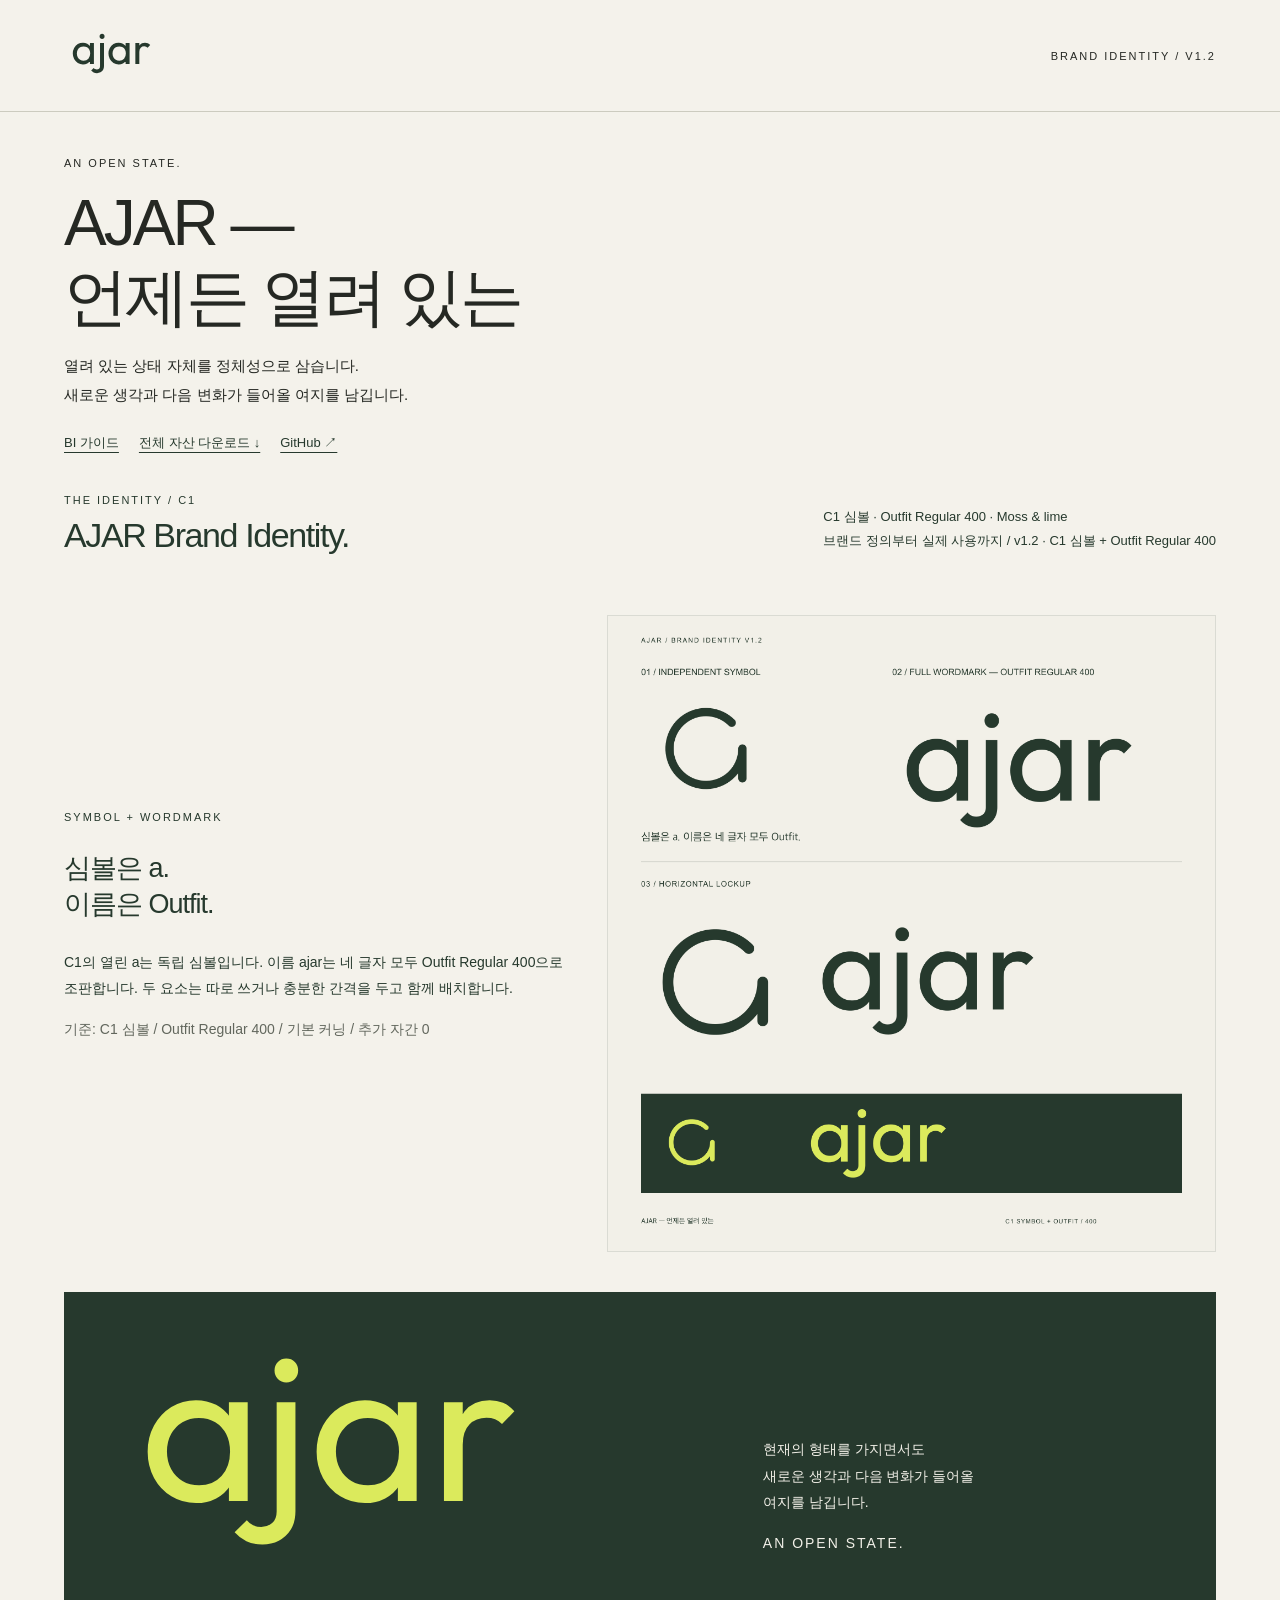
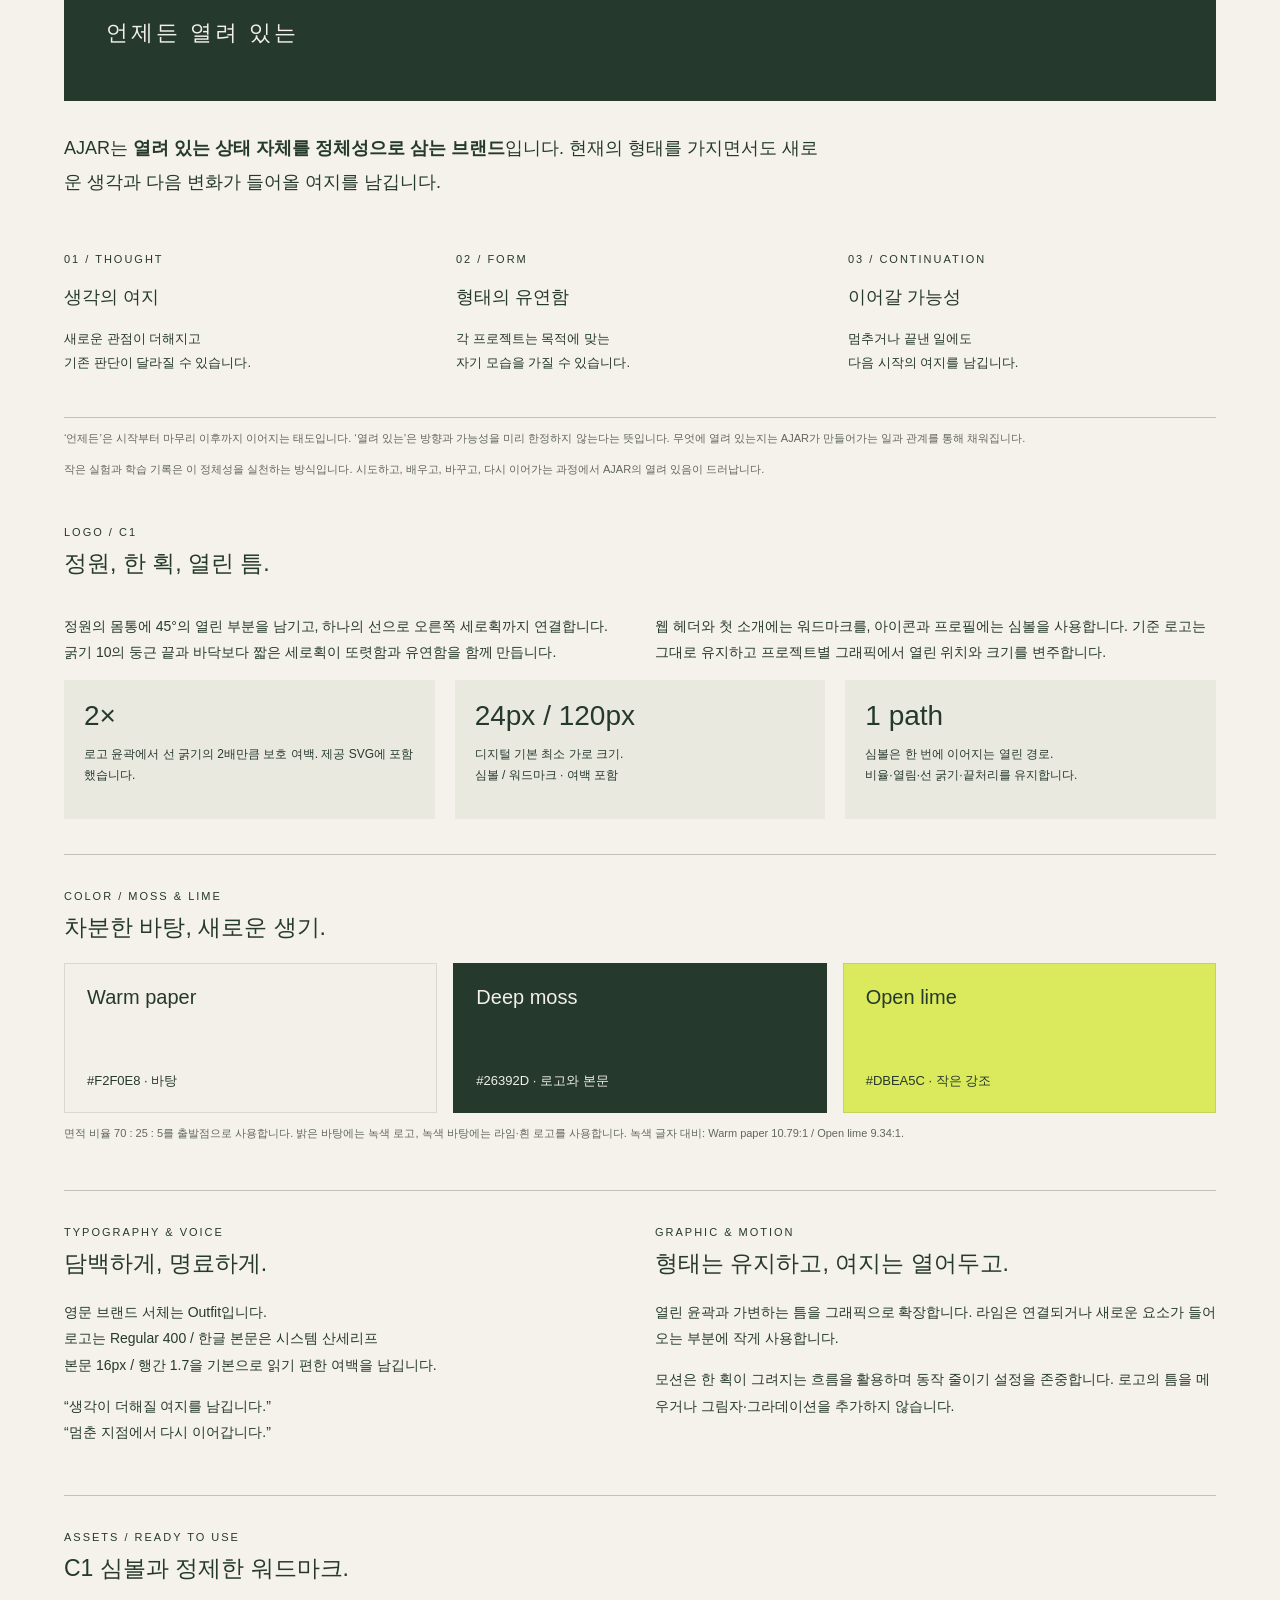
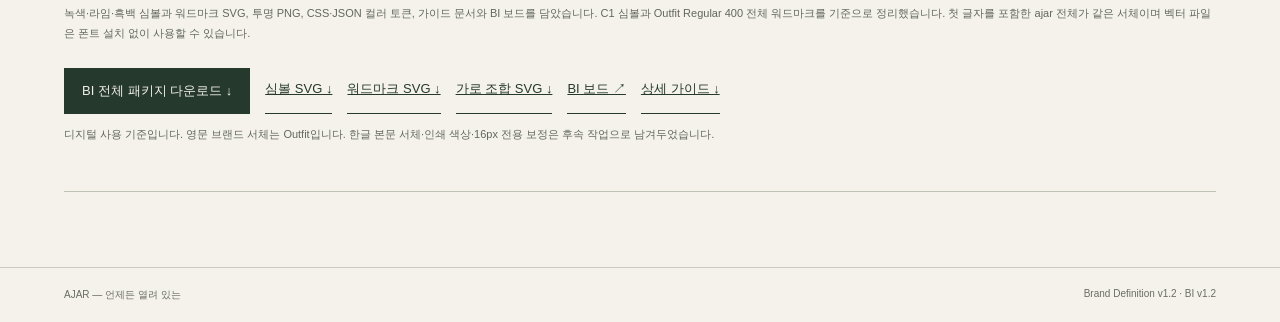
==== docs/index.html @ 4e1e6c34 "Restore AJAR open-state brand definition across site and guidance" ====
<!doctype html><html lang="ko"><head><meta charset="utf-8"><meta name="viewport" content="width=device-width,initial-scale=1"><title>AJAR — 언제든 열려 있는</title><meta name="description" content="AJAR 브랜드와 BI 가이드. C1 심볼, Outfit Regular 워드마크, 녹색·라임 컬러와 다운로드 자산."><meta name="theme-color" content="#26392D"><link rel="canonical" href="https://exgoya.github.io/ajar-core/"><link rel="icon" type="image/svg+xml" href="assets/bi/ajar-symbol-moss.svg"><style>
@font-face{font-family:Outfit;src:url("assets/bi/Outfit-Variable.ttf") format("truetype");font-weight:100 900;font-style:normal;font-display:swap}

*{box-sizing:border-box}body{margin:0;background:#f4f2eb;color:#252823;font-family:Outfit,'Apple SD Gothic Neo','Malgun Gothic',sans-serif}button,a{font:inherit}button{cursor:pointer}header{padding:25px 5%;display:flex;align-items:center;justify-content:space-between;border-bottom:1px solid #cccbbf}.wordmark{font-size:30px;font-weight:700;letter-spacing:-2px}header span:last-child{font-size:11px;letter-spacing:2px}.intro{padding:65px 5% 40px;display:grid;grid-template-columns:1fr 1fr;gap:30px}.eyebrow{font-size:11px;letter-spacing:2px;text-transform:uppercase}h1{font-size:clamp(36px,5vw,70px);font-weight:400;letter-spacing:-3px;line-height:1.15;margin:18px 0}.intro p{max-width:460px;line-height:1.8;color:#66695f;align-self:end}.tabs{display:flex;margin:0 5%;border-bottom:1px solid #bcbfb1}.tabs button{background:none;border:0;padding:20px 24px;color:#6a6d64;text-align:left;flex:1;border-bottom:3px solid transparent}.tabs button[aria-selected=true]{color:#252823;border-color:#252823}.tabs small{display:block;font-size:10px;letter-spacing:1px;margin-bottom:8px}.stage{margin:30px 5% 0;--bg:#e7ed3e;--fg:#252d24;--accent:#323b2e;background:var(--bg);color:var(--fg);min-height:510px;position:relative;overflow:hidden;padding:36px 42px;transition:background .3s}.stage.note{--bg:#e4e9f3;--fg:#233f82;--accent:#233f82;background-image:linear-gradient(#233f8217 1px,transparent 1px);background-size:100% 30px;font-family:Georgia,'Apple SD Gothic Neo',serif}.stage.studio{--bg:#ead8c6;--fg:#704132;--accent:#704132;border-radius:70px 4px 4px 4px}.sample-nav{display:flex;justify-content:space-between;align-items:center;font-size:11px}.sample-nav strong{font-size:29px;letter-spacing:-2px}.sample-nav a{color:inherit;text-decoration:none;border-bottom:1px solid;padding-bottom:4px}.sample-grid{display:grid;grid-template-columns:1.15fr 1fr;gap:35px;align-items:center;margin:48px 0}.sample-title{font-size:clamp(42px,6vw,82px);letter-spacing:-4px;line-height:1.08;font-weight:400;margin:0}.sample-copy{line-height:1.8;max-width:310px;font-size:13px}.art{height:260px;position:relative;display:flex;align-items:center;justify-content:center}.door{height:240px;width:150px;border:2px solid currentColor;position:relative}.door:before{content:'';position:absolute;inset:-2px;background:var(--accent);clip-path:polygon(0 0,75% 10%,75% 90%,0 100%)}.door:after{content:'';position:absolute;width:6px;height:6px;left:56%;top:50%;border-radius:50%;background:var(--bg)}.note .door{transform:rotate(-8deg);background:var(--bg);box-shadow:15px 15px 0 -2px var(--bg),15px 15px 0 0 var(--fg);width:190px}.note .door:before{clip-path:none;inset:35px 20px;background:repeating-linear-gradient(transparent 0 23px,var(--fg) 23px 24px)}.note .door:after{display:none}.studio .door{border-radius:100px 100px 0 0;width:185px;background:var(--accent)}.studio .door:before{background:var(--bg);clip-path:polygon(35% 7%,85% 19%,85% 100%,35% 100%)}.studio .door:after{display:none}.sample-bottom{display:flex;justify-content:space-between;font-size:10px;letter-spacing:1px;border-top:1px solid currentColor;padding-top:15px}.details{display:grid;grid-template-columns:1fr 1fr 1fr;gap:40px;margin:40px 5% 65px}.details h2{font-size:12px;font-weight:400;color:#6a6d64}.details p{font-size:14px;line-height:1.8}.swatches{display:flex;gap:8px;margin:18px 0}.swatch{height:35px;width:65px;border:1px solid #0002}.small{font-size:11px!important;color:#6a6d64}.project{border:1px solid #c6c7bb;padding:18px}.project strong{font-size:20px;font-weight:400}.project p{font-size:12px}.principles{border-top:1px solid #bcbfb1;margin:0 5%;padding:35px 0 55px;display:grid;grid-template-columns:1fr 2fr;gap:40px}.principles h2{font-size:28px;font-weight:400;margin-top:0;letter-spacing:-1px}.principles p{font-size:14px;line-height:1.9;margin-top:0}.action{border:1px solid #252823;background:#252823;color:#fff;padding:14px 22px}.action:focus-visible,.tabs button:focus-visible{outline:3px solid #5580d6;outline-offset:3px}#feedback{font-size:12px;min-height:25px}footer{padding:20px 5%;border-top:1px solid #cccbbf;font-size:10px;display:flex;justify-content:space-between;color:#6a6d64}@media(max-width:650px){.intro,.sample-grid,.details,.principles{grid-template-columns:1fr}.intro{padding-top:35px;gap:0}.tabs button{padding:15px 7px;font-size:13px}.stage{padding:24px}.sample-grid{margin:30px 0;gap:0}.art{height:220px}.door{height:190px}.sample-title{letter-spacing:-2px}.details{gap:18px}.principles{gap:12px}.sample-bottom{font-size:8px}header span:last-child{letter-spacing:0}}

/* Open-form studies: contour, interval, continuation. */
.door{width:220px;height:220px;border:0;background:conic-gradient(from 42deg,transparent 0deg 55deg,var(--fg) 55deg 360deg);border-radius:50%;position:relative}
.door:before{inset:18px;background:var(--bg);border-radius:50%;clip-path:none}
.door:after{display:none}
.stage.note{background-image:none}
.note .door{width:225px;height:200px;border:0;box-shadow:none;transform:none;border-radius:0;background:linear-gradient(var(--fg),var(--fg)) left top/85px 3px no-repeat,linear-gradient(var(--fg),var(--fg)) right bottom/85px 3px no-repeat,linear-gradient(var(--fg),var(--fg)) left top/3px 130px no-repeat,linear-gradient(var(--fg),var(--fg)) right bottom/3px 130px no-repeat}
.note .door:before{inset:45px 40px;background:none;border-left:3px solid var(--fg);border-right:3px solid var(--fg);border-radius:0;transform:rotate(18deg)}
.stage.studio{border-radius:4px}
.studio .door{width:220px;height:220px;background:none;border:15px solid var(--fg);border-right-color:transparent;border-radius:50%;transform:rotate(-25deg)}
.studio .door:before{inset:28px -30px 28px 70px;background:none;border:12px solid var(--fg);border-left-color:transparent;border-radius:50%;clip-path:none;transform:rotate(18deg)}

.lab{margin:12px 5% 80px;--paper:#f2f0e8;--ink:#26392d;--signal:#dbea5c;--muted:#636b61}.lab-top{display:flex;justify-content:space-between;gap:20px;align-items:end;margin:25px 0}.lab h2{font-size:32px;letter-spacing:-1px;font-weight:400;margin:12px 0}.lab-top p{font-size:13px;line-height:1.8;color:#63685d}.palette-bar{display:grid;grid-template-columns:repeat(4,1fr);gap:12px;margin-bottom:20px}.palette-choice{border:1px solid #c5c6bc;background:transparent;padding:12px;text-align:left;min-width:0}.palette-choice[aria-pressed=true]{outline:2px solid #252823;outline-offset:2px}.palette-choice span{font-size:12px;display:block;margin-top:8px}.palette-colors{display:flex;height:28px}.palette-colors i{flex:1}.palette-info{display:flex;gap:18px;flex-wrap:wrap;font-size:11px;margin:20px 0;color:#545b50}.palette-info b{font-weight:400}.graphic-grid{display:grid;grid-template-columns:repeat(3,minmax(0,1fr));gap:14px}.graphic-choice{border:1px solid #c5c6bc;padding:0;text-align:left;background:var(--paper);color:var(--ink);position:relative}.graphic-choice[aria-pressed=true]{outline:2px solid var(--ink);outline-offset:2px}.graphic-choice:focus-visible,.palette-choice:focus-visible{outline:3px solid #477ad8;outline-offset:4px}.graphic-art{height:220px;display:flex;align-items:center;justify-content:center;overflow:hidden}.graphic-art svg{width:180px;height:180px}.graphic-caption{padding:15px 18px 18px;border-top:1px solid color-mix(in srgb,var(--ink) 20%,transparent);display:flex;justify-content:space-between;align-items:center}.graphic-caption strong{font-size:14px;font-weight:400}.graphic-caption small{font-size:10px;letter-spacing:1px}.graphic-choice[aria-pressed=true] .graphic-caption:after{content:'선택됨';font-size:10px;margin-left:10px}.graphic-choice:nth-child(4){grid-column:span 1}.graphic-choice:last-child{grid-column:span 2}.graphic-choice:last-child .graphic-art svg{width:290px}.application-title{display:flex;justify-content:space-between;gap:20px;align-items:end;margin:48px 0 20px}.application-title p{font-size:12px;color:#63685d}.applications{display:grid;grid-template-columns:1.35fr 1fr;gap:14px}.identity-poster{background:var(--ink);color:var(--paper);min-height:430px;padding:28px;display:flex;flex-direction:column;justify-content:space-between}.poster-top{display:flex;justify-content:space-between;font-size:10px;letter-spacing:1px}.poster-art{display:flex;align-items:center;justify-content:space-between;gap:20px}.poster-art svg{height:170px;width:180px;color:var(--signal)}.poster-art strong{font-size:clamp(62px,7vw,110px);font-weight:400;letter-spacing:-8px}.poster-bottom{display:flex;justify-content:space-between;align-items:end;font-size:12px;line-height:1.7}.identity-stack{display:grid;gap:14px;grid-template-rows:1fr 1fr}.identity-card{background:var(--signal);color:var(--ink);padding:24px;display:flex;align-items:center;justify-content:space-between}.identity-card strong{font-size:32px;letter-spacing:-2px}.identity-card p{font-size:12px}.identity-card svg{width:85px;height:85px}.identity-project{background:var(--paper);color:var(--ink);border:1px solid var(--ink);padding:24px;display:flex;justify-content:space-between;gap:18px;align-items:center}.identity-project h3{font-size:22px;font-weight:400;margin:15px 0}.identity-project p{font-size:12px;line-height:1.7}.identity-project svg{width:70px;height:70px;flex-shrink:0}.lab-description{font-size:14px;line-height:1.9;margin:24px 0;max-width:760px}.lab-note{font-size:11px;line-height:1.8;color:#62675d}.lab-save{margin-top:12px}#lab-feedback{min-height:20px;font-size:12px}.legacy-label{margin:0 5% 10px;border-top:1px solid #bcbfb1;padding-top:30px;font-size:11px;letter-spacing:1px}.palette-choice:hover,.graphic-choice:hover{transform:translateY(-2px)}@media(max-width:800px){.graphic-grid{grid-template-columns:repeat(2,minmax(0,1fr))}.graphic-choice:last-child{grid-column:span 2}.applications{grid-template-columns:1fr}.palette-bar{grid-template-columns:repeat(2,1fr)}.lab-top,.application-title{display:block}.graphic-art{height:180px}.graphic-art svg{width:140px;height:140px}.identity-poster{min-height:370px}}@media(max-width:420px){.graphic-grid{gap:10px}.graphic-caption{padding:12px 9px;flex-wrap:wrap;gap:7px}.graphic-caption strong{font-size:12px}.poster-art{gap:10px}.poster-art svg{width:130px;height:150px}.poster-art strong{font-size:72px;letter-spacing:-5px}}

.logo-lab{margin:10px 5% 70px;color:#26392d;scroll-margin-top:20px}.logo-heading{display:flex;align-items:end;justify-content:space-between;gap:25px;margin:24px 0}.logo-heading h2{font-size:34px;font-weight:400;letter-spacing:-1.5px;margin:12px 0}.logo-heading p{font-size:13px;line-height:1.8;color:#62675d}.logo-options{display:grid;grid-template-columns:repeat(3,minmax(0,1fr));gap:16px}.logo-option{padding:0;background:#f2f0e8;color:#26392d;border:1px solid #c5c6bc;text-align:left}.logo-option[aria-pressed=true]{outline:2px solid #26392d;outline-offset:3px}.logo-option:focus-visible,.logo-tones button:focus-visible{outline:3px solid #477ad8;outline-offset:4px}.logo-option-top{padding:18px;display:flex;justify-content:space-between;font-size:10px;letter-spacing:1px}.logo-option-symbol{height:205px;display:flex;align-items:center;justify-content:center}.logo-option-symbol svg{height:155px;width:155px}.logo-option-bottom{padding:18px;border-top:1px solid #26392d30}.logo-option-bottom strong{font-size:19px;font-weight:400}.logo-option-bottom p{font-size:12px;line-height:1.8;margin:10px 0 0}.logo-selected-text{font-size:13px;line-height:1.9;max-width:750px;margin:25px 0}.logo-tones{display:flex;gap:8px;flex-wrap:wrap;margin:22px 0}.logo-tones button{border:1px solid #bcbfb1;background:none;color:#26392d;padding:10px 17px;font-size:12px}.logo-tones button[aria-pressed=true]{background:#26392d;color:#f2f0e8}.logo-sheet{--sheet:#f2f0e8;--mark:#26392d;--spot:#dbea5c;background:var(--sheet);color:var(--mark);padding:35px;border:1px solid #c5c6bc}.logo-sheet-label{display:flex;justify-content:space-between;gap:20px;font-size:10px;letter-spacing:1px}.logo-lockup{padding:40px 0 30px;max-width:650px;margin:auto}.logo-lockup svg{width:100%;height:auto;display:block}.logo-tagline{text-align:center;font-size:14px;letter-spacing:3px;margin:0 0 40px}.logo-specimens{border-top:1px solid currentColor;padding-top:25px;display:grid;grid-template-columns:1fr 1fr;gap:35px}.logo-specimens h3{font-size:11px;font-weight:400;margin:0 0 20px}.logo-sizes{display:flex;gap:25px;align-items:end;flex-wrap:wrap}.logo-size{display:grid;gap:12px;text-align:center;font-size:10px}.logo-size svg{display:block}.logo-icon{background:var(--spot);color:var(--mark);width:84px;height:84px;display:grid;place-items:center;border-radius:19px}.logo-icon svg{width:68px;height:68px}.logo-apps{display:flex;gap:18px;align-items:center}.logo-apps p{font-size:12px;line-height:1.8}.logo-download{display:inline-block;border-bottom:1px solid #26392d;text-decoration:none;color:#26392d;padding:8px 0;font-size:12px}.logo-bottom-actions{display:flex;align-items:center;gap:25px;flex-wrap:wrap;margin-top:20px}.logo-note{font-size:11px;color:#62675d;line-height:1.8}.logo-status{min-height:20px;font-size:12px}.section-nav{margin:0 5% 25px;display:flex;gap:25px;flex-wrap:wrap}.section-nav a{font-size:12px;color:#26392d;text-underline-offset:5px}.logo-option:hover{background:#e9eddb}@media(max-width:700px){.logo-options{grid-template-columns:1fr}.logo-option{display:grid;grid-template-columns:145px 1fr;align-items:center}.logo-option-top{grid-column:1/-1;padding-bottom:0}.logo-option-symbol{height:145px}.logo-option-symbol svg{width:125px;height:125px}.logo-option-bottom{border:0;padding-left:4px}.logo-heading{display:block}.logo-specimens{grid-template-columns:1fr}.logo-sheet{padding:22px}.logo-lockup{padding-top:30px}.logo-tagline{font-size:12px;letter-spacing:2px}.logo-sheet-label{font-size:9px}.logo-heading h2{font-size:29px}}

@keyframes traceLogo{from{stroke-dashoffset:1000}to{stroke-dashoffset:0}}
.logo-option[aria-pressed=true] .logo-option-symbol path{stroke-dasharray:1000;animation:traceLogo 1.5s ease-in-out both}
@media(prefers-reduced-motion:reduce){.logo-option[aria-pressed=true] .logo-option-symbol path{animation:none;stroke-dasharray:none}}

.logo-options{grid-template-columns:repeat(4,minmax(0,1fr))}.logo-option-bottom strong{font-size:17px}
@media(max-width:1000px) and (min-width:701px){.logo-options{grid-template-columns:repeat(2,minmax(0,1fr))}}
@media(max-width:700px){.logo-options{grid-template-columns:1fr}}

.bi-guide{margin:15px 5% 75px;color:#26392d;scroll-margin-top:20px}.bi-head{display:flex;justify-content:space-between;align-items:end;gap:24px;margin-bottom:25px}.bi-head h2{font-size:34px;letter-spacing:-1.4px;font-weight:400;margin:10px 0}.bi-head p{font-size:13px;line-height:1.8}.bi-lockup{background:#26392d;color:#f2f0e8;padding:42px;display:grid;grid-template-columns:1.5fr 1fr;gap:40px;align-items:center}.bi-lockup img{width:100%;max-width:560px;height:auto}.bi-lockup p{font-size:14px;line-height:1.9}.bi-lockup .bi-slogan{font-size:22px;letter-spacing:3px}.bi-definition{max-width:760px;font-size:18px;line-height:1.9;margin:30px 0}.bi-pillars{display:grid;grid-template-columns:repeat(3,1fr);gap:24px;padding:20px 0 30px;border-bottom:1px solid #bec3b6}.bi-pillars h3{font-size:18px;font-weight:400}.bi-pillars p{font-size:13px;line-height:1.8}.bi-section{padding:35px 0;border-bottom:1px solid #bec3b6}.bi-section h3{font-size:23px;font-weight:400;margin:10px 0 20px}.bi-colors{display:grid;grid-template-columns:repeat(3,1fr);gap:16px}.bi-color{padding:22px;min-height:150px;display:flex;flex-direction:column;justify-content:space-between;border:1px solid #26392d20;font-size:13px}.bi-color strong{font-size:20px;font-weight:400}.bi-usage{display:grid;grid-template-columns:1fr 1fr;gap:30px}.bi-usage p{font-size:14px;line-height:1.9}.bi-rules{display:grid;grid-template-columns:repeat(3,1fr);gap:20px}.bi-rule{padding:20px;background:#e9e9df}.bi-rule strong{font-size:28px;font-weight:400}.bi-rule p{font-size:12px;line-height:1.8}.bi-links{display:flex;gap:15px;flex-wrap:wrap;margin-top:25px}.bi-links a{color:#26392d;padding:12px 0;border-bottom:1px solid;font-size:13px}.bi-links a.primary-download{background:#26392d;color:#f2f0e8;padding:14px 18px;text-decoration:none;border:0}.bi-note{font-size:11px;line-height:1.8;color:#62675d}.bi-exploration{margin:0 5%;border-top:1px solid #bcbfb1;padding:28px 0 8px;font-size:11px;letter-spacing:1px}@media(max-width:700px){.bi-lockup,.bi-usage{grid-template-columns:1fr}.bi-lockup{padding:26px;gap:10px}.bi-pillars,.bi-rules{grid-template-columns:1fr;gap:12px}.bi-head{display:block}.bi-colors{grid-template-columns:1fr}.bi-color{min-height:115px}.bi-head h2{font-size:29px}}

.type-refinement{display:grid;grid-template-columns:1fr 1.2fr;align-items:center;gap:35px;padding:25px 0 40px}.type-refinement h3{font-size:27px;font-weight:400;letter-spacing:-1px}.type-refinement p{font-size:14px;line-height:1.9}.type-refinement img{display:block;width:100%;height:auto;border:1px solid #26392d20}.bi-lockup img{max-width:450px}.bi-lockup{padding-top:25px;padding-bottom:25px}
@media(max-width:700px){.type-refinement{grid-template-columns:1fr;gap:15px}}

html{scroll-behavior:smooth}.public-intro{margin:45px 5% 20px;max-width:700px}.public-intro h1{font-size:clamp(36px,6vw,64px)}.public-intro p{font-size:15px;line-height:1.9}.public-nav{display:flex;gap:20px;flex-wrap:wrap;margin:25px 5% 40px}.public-nav a{color:#26392d;font-size:13px;text-underline-offset:5px}.bi-pillars{grid-template-columns:repeat(3,1fr)}.skip-link{position:absolute;left:-10000px}.skip-link:focus{left:20px;top:10px;background:white;padding:10px;z-index:10}a:focus-visible{outline:3px solid #26392d;outline-offset:5px}@media(max-width:850px){.bi-pillars{grid-template-columns:repeat(2,1fr)}}@media(max-width:550px){.bi-pillars{grid-template-columns:1fr}}@media(prefers-reduced-motion:reduce){html{scroll-behavior:auto}}
</style></head><body><a class="skip-link" href="#bi-guide">BI 가이드로 건너뛰기</a><header><a href="#" aria-label="AJAR 처음으로"><img src="assets/bi/ajar-wordmark-moss.svg" alt="ajar" width="95" height="57"></a><span>BRAND IDENTITY / V1.2</span></header><main><section class="public-intro"><div class="eyebrow">An open state.</div><h1>AJAR —<br>언제든 열려 있는</h1><p>열려 있는 상태 자체를 정체성으로 삼습니다.<br>새로운 생각과 다음 변화가 들어올 여지를 남깁니다.</p></section><nav class="public-nav" aria-label="주요 메뉴"><a href="#bi-guide">BI 가이드</a><a href="downloads/ajar-bi-v1.zip" download>전체 자산 다운로드 ↓</a><a href="https://github.com/exgoya/ajar-core">GitHub ↗</a></nav><section class="bi-guide" id="bi-guide" aria-labelledby="bi-title"><div class="bi-head"><div><div class="eyebrow">The identity / C1</div><h2 id="bi-title">AJAR Brand Identity.</h2></div><p>C1 심볼 · Outfit Regular 400 · Moss & lime<br>브랜드 정의부터 실제 사용까지 / v1.2 · C1 심볼 + Outfit Regular 400</p></div><div class="type-refinement"><div><div class="eyebrow">Symbol + wordmark</div><h3>심볼은 a.<br>이름은 Outfit.</h3><p>C1의 열린 a는 독립 심볼입니다. 이름 ajar는 네 글자 모두 Outfit Regular 400으로 조판합니다. 두 요소는 따로 쓰거나 충분한 간격을 두고 함께 배치합니다.</p><p class="bi-note">기준: C1 심볼 / Outfit Regular 400 / 기본 커닝 / 추가 자간 0</p></div><div><a href="assets/bi/ajar-identity-system.png" target="_blank" rel="noopener"><img src="assets/bi/ajar-identity-system.png" alt="독립 C1 심볼, Outfit 전체 ajar 워드마크와 가로 조합" width="1100" height="1150"></a></div></div><div class="bi-lockup"><div><img src="assets/bi/ajar-wordmark-lime.svg" alt="Outfit Regular 400으로 조판한 ajar" width="560" height="335"><p class="bi-slogan">언제든 열려 있는</p></div><div><p>현재의 형태를 가지면서도<br>새로운 생각과 다음 변화가 들어올<br>여지를 남깁니다.</p><p class="eyebrow">An open state.</p></div></div><p class="bi-definition">AJAR는 <strong>열려 있는 상태 자체를 정체성으로 삼는 브랜드</strong>입니다. 현재의 형태를 가지면서도 새로운 생각과 다음 변화가 들어올 여지를 남깁니다.</p><div class="bi-pillars"><div><span class="eyebrow">01 / Thought</span><h3>생각의 여지</h3><p>새로운 관점이 더해지고<br>기존 판단이 달라질 수 있습니다.</p></div><div><span class="eyebrow">02 / Form</span><h3>형태의 유연함</h3><p>각 프로젝트는 목적에 맞는<br>자기 모습을 가질 수 있습니다.</p></div><div><span class="eyebrow">03 / Continuation</span><h3>이어갈 가능성</h3><p>멈추거나 끝낸 일에도<br>다음 시작의 여지를 남깁니다.</p></div></div><p class="bi-note">‘언제든’은 시작부터 마무리 이후까지 이어지는 태도입니다. ‘열려 있는’은 방향과 가능성을 미리 한정하지 않는다는 뜻입니다. 무엇에 열려 있는지는 AJAR가 만들어가는 일과 관계를 통해 채워집니다.</p><p class="bi-note">작은 실험과 학습 기록은 이 정체성을 실천하는 방식입니다. 시도하고, 배우고, 바꾸고, 다시 이어가는 과정에서 AJAR의 열려 있음이 드러납니다.</p><div class="bi-section"><div class="eyebrow">Logo / C1</div><h3>정원, 한 획, 열린 틈.</h3><div class="bi-usage"><p>정원의 몸통에 45°의 열린 부분을 남기고, 하나의 선으로 오른쪽 세로획까지 연결합니다. 굵기 10의 둥근 끝과 바닥보다 짧은 세로획이 또렷함과 유연함을 함께 만듭니다.</p><p>웹 헤더와 첫 소개에는 워드마크를, 아이콘과 프로필에는 심볼을 사용합니다. 기준 로고는 그대로 유지하고 프로젝트별 그래픽에서 열린 위치와 크기를 변주합니다.</p></div><div class="bi-rules"><div class="bi-rule"><strong>2×</strong><p>로고 윤곽에서 선 굵기의 2배만큼 보호 여백. 제공 SVG에 포함했습니다.</p></div><div class="bi-rule"><strong>24px / 120px</strong><p>디지털 기본 최소 가로 크기.<br>심볼 / 워드마크 · 여백 포함</p></div><div class="bi-rule"><strong>1 path</strong><p>심볼은 한 번에 이어지는 열린 경로.<br>비율·열림·선 굵기·끝처리를 유지합니다.</p></div></div></div><div class="bi-section"><div class="eyebrow">Color / Moss & lime</div><h3>차분한 바탕, 새로운 생기.</h3><div class="bi-colors"><div class="bi-color" style="background:#F2F0E8;color:#26392D"><strong>Warm paper</strong><span>#F2F0E8 · 바탕</span></div><div class="bi-color" style="background:#26392D;color:#F2F0E8"><strong>Deep moss</strong><span>#26392D · 로고와 본문</span></div><div class="bi-color" style="background:#DBEA5C;color:#26392D"><strong>Open lime</strong><span>#DBEA5C · 작은 강조</span></div></div><p class="bi-note">면적 비율 70 : 25 : 5를 출발점으로 사용합니다. 밝은 바탕에는 녹색 로고, 녹색 바탕에는 라임·흰 로고를 사용합니다. 녹색 글자 대비: Warm paper 10.79:1 / Open lime 9.34:1.</p></div><div class="bi-section"><div class="bi-usage"><div><div class="eyebrow">Typography & voice</div><h3>담백하게, 명료하게.</h3><p>영문 브랜드 서체는 Outfit입니다.<br>로고는 Regular 400 / 한글 본문은 시스템 산세리프<br>본문 16px / 행간 1.7을 기본으로 읽기 편한 여백을 남깁니다.</p><p>“생각이 더해질 여지를 남깁니다.”<br>“멈춘 지점에서 다시 이어갑니다.”</p></div><div><div class="eyebrow">Graphic & motion</div><h3>형태는 유지하고, 여지는 열어두고.</h3><p>열린 윤곽과 가변하는 틈을 그래픽으로 확장합니다. 라임은 연결되거나 새로운 요소가 들어오는 부분에 작게 사용합니다.</p><p>모션은 한 획이 그려지는 흐름을 활용하며 동작 줄이기 설정을 존중합니다. 로고의 틈을 메우거나 그림자·그라데이션을 추가하지 않습니다.</p></div></div></div><div class="bi-section"><div class="eyebrow">Assets / Ready to use</div><h3>C1 심볼과 정제한 워드마크.</h3><p class="bi-note">녹색·라임·흑백 심볼과 워드마크 SVG, 투명 PNG, CSS·JSON 컬러 토큰, 가이드 문서와 BI 보드를 담았습니다. C1 심볼과 Outfit Regular 400 전체 워드마크를 기준으로 정리했습니다. 첫 글자를 포함한 ajar 전체가 같은 서체이며 벡터 파일은 폰트 설치 없이 사용할 수 있습니다.</p><div class="bi-links"><a class="primary-download" href="downloads/ajar-bi-v1.zip" download>BI 전체 패키지 다운로드 ↓</a><a href="assets/bi/ajar-symbol-moss.svg" download>심볼 SVG ↓</a><a href="assets/bi/ajar-wordmark-moss.svg" download>워드마크 SVG ↓</a><a href="assets/bi/ajar-lockup-horizontal-moss.svg" download>가로 조합 SVG ↓</a><a href="assets/bi/ajar-bi-overview.png" target="_blank" rel="noopener">BI 보드 ↗</a><a href="downloads/ajar-bi-guide.md" download>상세 가이드 ↓</a></div><p class="bi-note">디지털 사용 기준입니다. 영문 브랜드 서체는 Outfit입니다. 한글 본문 서체·인쇄 색상·16px 전용 보정은 후속 작업으로 남겨두었습니다.</p></div></section></main><footer><span>AJAR — 언제든 열려 있는</span><span>Brand Definition v1.2 · BI v1.2</span></footer></body></html>
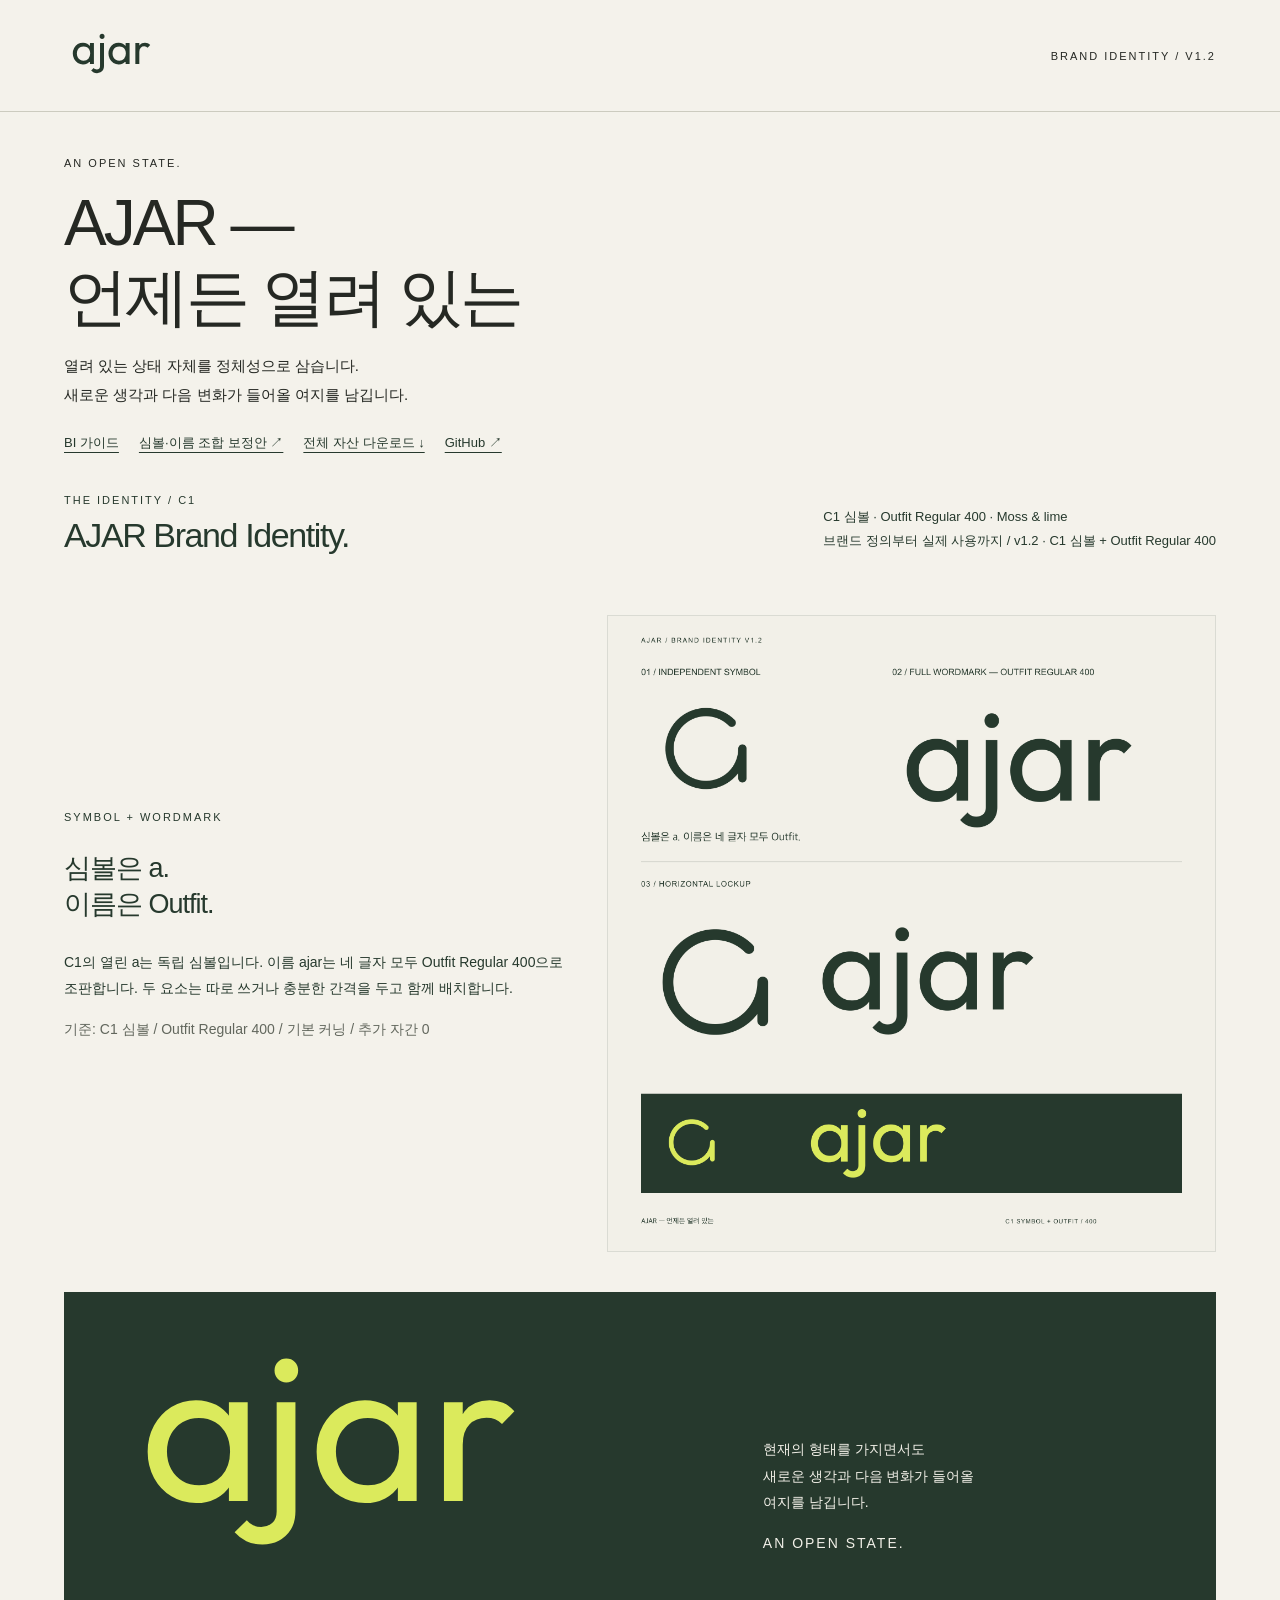
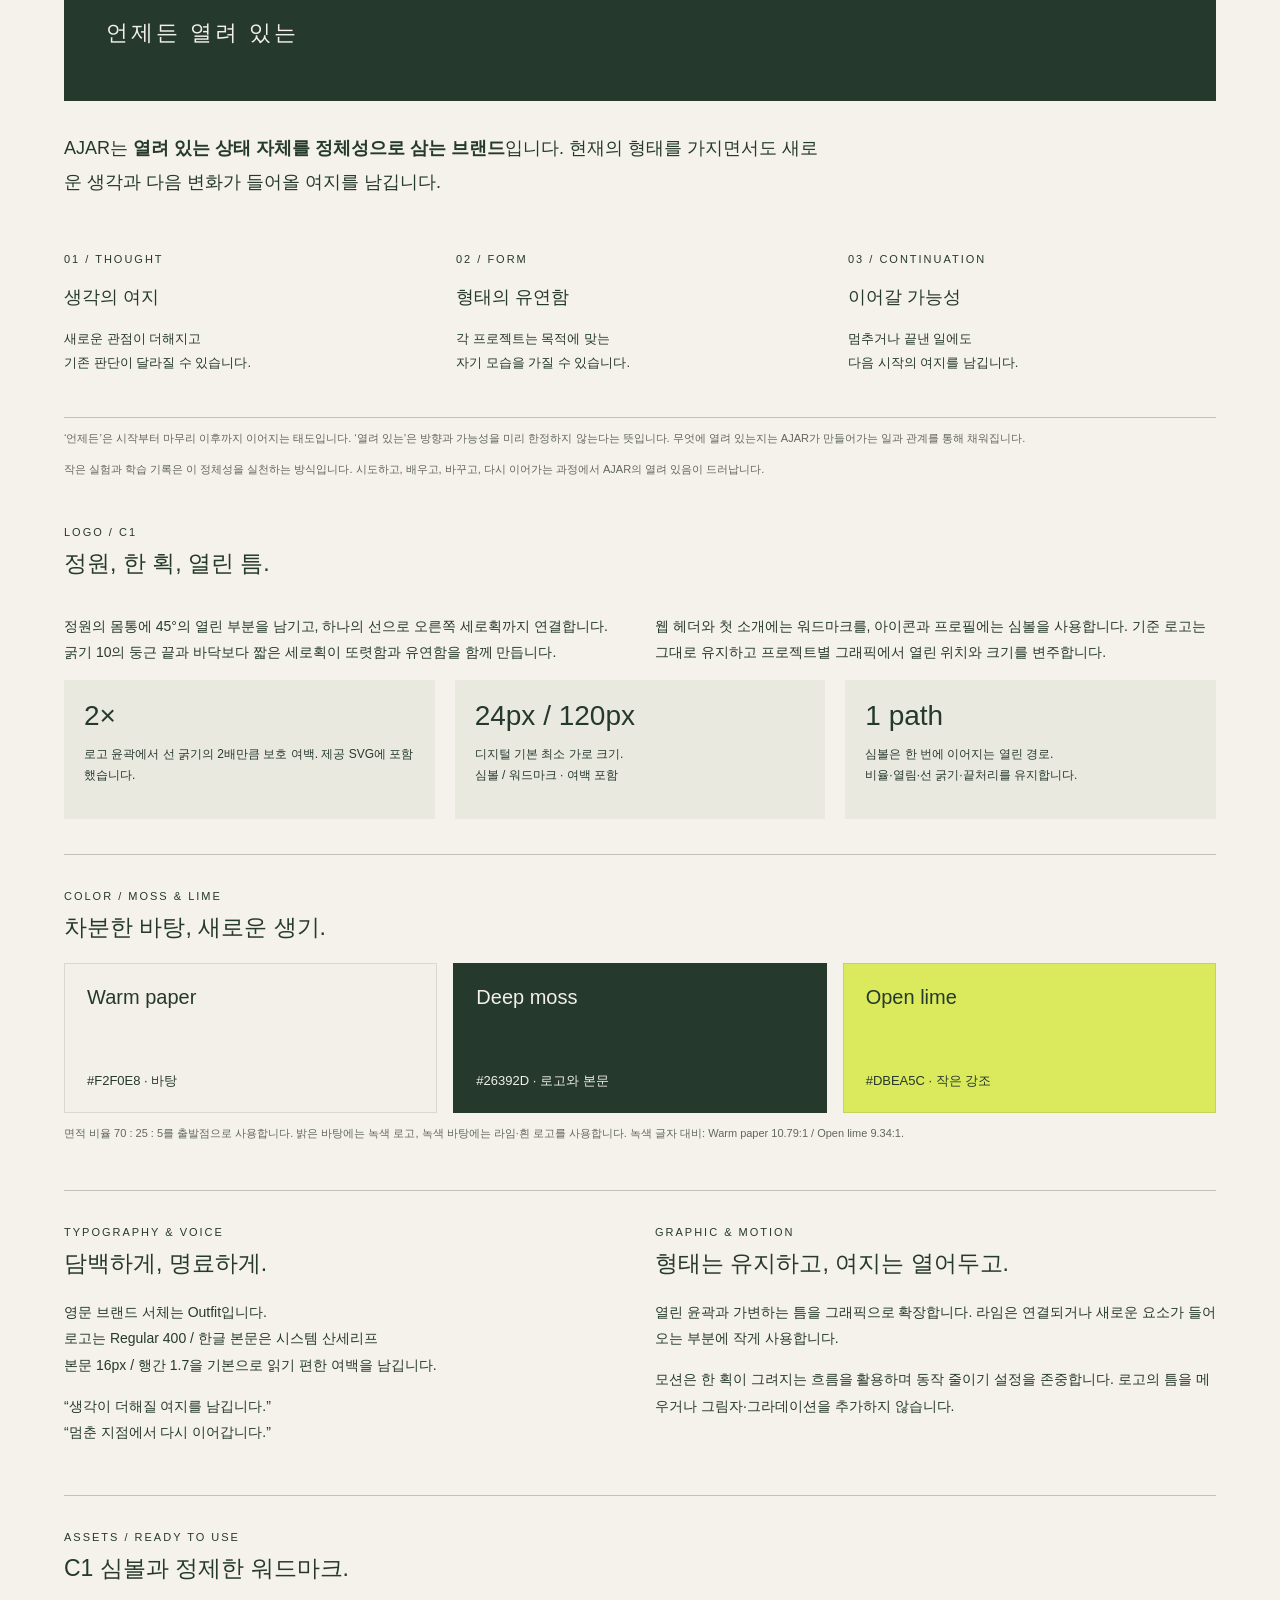
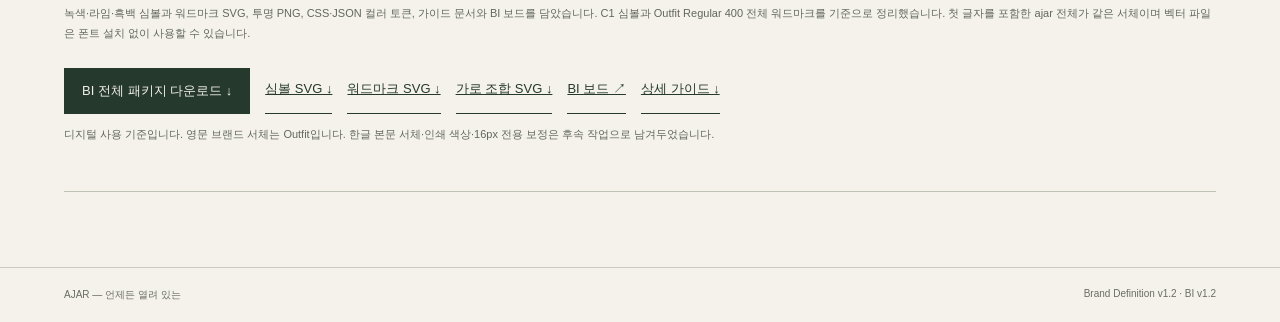
==== commit 3a253bbe: "Compare lighter and smaller AJAR wordmark lockups" ====
--- a/docs/index.html
+++ b/docs/index.html
@@ -32,4 +32,4 @@
 @media(max-width:700px){.type-refinement{grid-template-columns:1fr;gap:15px}}
 
 html{scroll-behavior:smooth}.public-intro{margin:45px 5% 20px;max-width:700px}.public-intro h1{font-size:clamp(36px,6vw,64px)}.public-intro p{font-size:15px;line-height:1.9}.public-nav{display:flex;gap:20px;flex-wrap:wrap;margin:25px 5% 40px}.public-nav a{color:#26392d;font-size:13px;text-underline-offset:5px}.bi-pillars{grid-template-columns:repeat(3,1fr)}.skip-link{position:absolute;left:-10000px}.skip-link:focus{left:20px;top:10px;background:white;padding:10px;z-index:10}a:focus-visible{outline:3px solid #26392d;outline-offset:5px}@media(max-width:850px){.bi-pillars{grid-template-columns:repeat(2,1fr)}}@media(max-width:550px){.bi-pillars{grid-template-columns:1fr}}@media(prefers-reduced-motion:reduce){html{scroll-behavior:auto}}
-</style></head><body><a class="skip-link" href="#bi-guide">BI 가이드로 건너뛰기</a><header><a href="#" aria-label="AJAR 처음으로"><img src="assets/bi/ajar-wordmark-moss.svg" alt="ajar" width="95" height="57"></a><span>BRAND IDENTITY / V1.2</span></header><main><section class="public-intro"><div class="eyebrow">An open state.</div><h1>AJAR —<br>언제든 열려 있는</h1><p>열려 있는 상태 자체를 정체성으로 삼습니다.<br>새로운 생각과 다음 변화가 들어올 여지를 남깁니다.</p></section><nav class="public-nav" aria-label="주요 메뉴"><a href="#bi-guide">BI 가이드</a><a href="downloads/ajar-bi-v1.zip" download>전체 자산 다운로드 ↓</a><a href="https://github.com/exgoya/ajar-core">GitHub ↗</a></nav><section class="bi-guide" id="bi-guide" aria-labelledby="bi-title"><div class="bi-head"><div><div class="eyebrow">The identity / C1</div><h2 id="bi-title">AJAR Brand Identity.</h2></div><p>C1 심볼 · Outfit Regular 400 · Moss & lime<br>브랜드 정의부터 실제 사용까지 / v1.2 · C1 심볼 + Outfit Regular 400</p></div><div class="type-refinement"><div><div class="eyebrow">Symbol + wordmark</div><h3>심볼은 a.<br>이름은 Outfit.</h3><p>C1의 열린 a는 독립 심볼입니다. 이름 ajar는 네 글자 모두 Outfit Regular 400으로 조판합니다. 두 요소는 따로 쓰거나 충분한 간격을 두고 함께 배치합니다.</p><p class="bi-note">기준: C1 심볼 / Outfit Regular 400 / 기본 커닝 / 추가 자간 0</p></div><div><a href="assets/bi/ajar-identity-system.png" target="_blank" rel="noopener"><img src="assets/bi/ajar-identity-system.png" alt="독립 C1 심볼, Outfit 전체 ajar 워드마크와 가로 조합" width="1100" height="1150"></a></div></div><div class="bi-lockup"><div><img src="assets/bi/ajar-wordmark-lime.svg" alt="Outfit Regular 400으로 조판한 ajar" width="560" height="335"><p class="bi-slogan">언제든 열려 있는</p></div><div><p>현재의 형태를 가지면서도<br>새로운 생각과 다음 변화가 들어올<br>여지를 남깁니다.</p><p class="eyebrow">An open state.</p></div></div><p class="bi-definition">AJAR는 <strong>열려 있는 상태 자체를 정체성으로 삼는 브랜드</strong>입니다. 현재의 형태를 가지면서도 새로운 생각과 다음 변화가 들어올 여지를 남깁니다.</p><div class="bi-pillars"><div><span class="eyebrow">01 / Thought</span><h3>생각의 여지</h3><p>새로운 관점이 더해지고<br>기존 판단이 달라질 수 있습니다.</p></div><div><span class="eyebrow">02 / Form</span><h3>형태의 유연함</h3><p>각 프로젝트는 목적에 맞는<br>자기 모습을 가질 수 있습니다.</p></div><div><span class="eyebrow">03 / Continuation</span><h3>이어갈 가능성</h3><p>멈추거나 끝낸 일에도<br>다음 시작의 여지를 남깁니다.</p></div></div><p class="bi-note">‘언제든’은 시작부터 마무리 이후까지 이어지는 태도입니다. ‘열려 있는’은 방향과 가능성을 미리 한정하지 않는다는 뜻입니다. 무엇에 열려 있는지는 AJAR가 만들어가는 일과 관계를 통해 채워집니다.</p><p class="bi-note">작은 실험과 학습 기록은 이 정체성을 실천하는 방식입니다. 시도하고, 배우고, 바꾸고, 다시 이어가는 과정에서 AJAR의 열려 있음이 드러납니다.</p><div class="bi-section"><div class="eyebrow">Logo / C1</div><h3>정원, 한 획, 열린 틈.</h3><div class="bi-usage"><p>정원의 몸통에 45°의 열린 부분을 남기고, 하나의 선으로 오른쪽 세로획까지 연결합니다. 굵기 10의 둥근 끝과 바닥보다 짧은 세로획이 또렷함과 유연함을 함께 만듭니다.</p><p>웹 헤더와 첫 소개에는 워드마크를, 아이콘과 프로필에는 심볼을 사용합니다. 기준 로고는 그대로 유지하고 프로젝트별 그래픽에서 열린 위치와 크기를 변주합니다.</p></div><div class="bi-rules"><div class="bi-rule"><strong>2×</strong><p>로고 윤곽에서 선 굵기의 2배만큼 보호 여백. 제공 SVG에 포함했습니다.</p></div><div class="bi-rule"><strong>24px / 120px</strong><p>디지털 기본 최소 가로 크기.<br>심볼 / 워드마크 · 여백 포함</p></div><div class="bi-rule"><strong>1 path</strong><p>심볼은 한 번에 이어지는 열린 경로.<br>비율·열림·선 굵기·끝처리를 유지합니다.</p></div></div></div><div class="bi-section"><div class="eyebrow">Color / Moss & lime</div><h3>차분한 바탕, 새로운 생기.</h3><div class="bi-colors"><div class="bi-color" style="background:#F2F0E8;color:#26392D"><strong>Warm paper</strong><span>#F2F0E8 · 바탕</span></div><div class="bi-color" style="background:#26392D;color:#F2F0E8"><strong>Deep moss</strong><span>#26392D · 로고와 본문</span></div><div class="bi-color" style="background:#DBEA5C;color:#26392D"><strong>Open lime</strong><span>#DBEA5C · 작은 강조</span></div></div><p class="bi-note">면적 비율 70 : 25 : 5를 출발점으로 사용합니다. 밝은 바탕에는 녹색 로고, 녹색 바탕에는 라임·흰 로고를 사용합니다. 녹색 글자 대비: Warm paper 10.79:1 / Open lime 9.34:1.</p></div><div class="bi-section"><div class="bi-usage"><div><div class="eyebrow">Typography & voice</div><h3>담백하게, 명료하게.</h3><p>영문 브랜드 서체는 Outfit입니다.<br>로고는 Regular 400 / 한글 본문은 시스템 산세리프<br>본문 16px / 행간 1.7을 기본으로 읽기 편한 여백을 남깁니다.</p><p>“생각이 더해질 여지를 남깁니다.”<br>“멈춘 지점에서 다시 이어갑니다.”</p></div><div><div class="eyebrow">Graphic & motion</div><h3>형태는 유지하고, 여지는 열어두고.</h3><p>열린 윤곽과 가변하는 틈을 그래픽으로 확장합니다. 라임은 연결되거나 새로운 요소가 들어오는 부분에 작게 사용합니다.</p><p>모션은 한 획이 그려지는 흐름을 활용하며 동작 줄이기 설정을 존중합니다. 로고의 틈을 메우거나 그림자·그라데이션을 추가하지 않습니다.</p></div></div></div><div class="bi-section"><div class="eyebrow">Assets / Ready to use</div><h3>C1 심볼과 정제한 워드마크.</h3><p class="bi-note">녹색·라임·흑백 심볼과 워드마크 SVG, 투명 PNG, CSS·JSON 컬러 토큰, 가이드 문서와 BI 보드를 담았습니다. C1 심볼과 Outfit Regular 400 전체 워드마크를 기준으로 정리했습니다. 첫 글자를 포함한 ajar 전체가 같은 서체이며 벡터 파일은 폰트 설치 없이 사용할 수 있습니다.</p><div class="bi-links"><a class="primary-download" href="downloads/ajar-bi-v1.zip" download>BI 전체 패키지 다운로드 ↓</a><a href="assets/bi/ajar-symbol-moss.svg" download>심볼 SVG ↓</a><a href="assets/bi/ajar-wordmark-moss.svg" download>워드마크 SVG ↓</a><a href="assets/bi/ajar-lockup-horizontal-moss.svg" download>가로 조합 SVG ↓</a><a href="assets/bi/ajar-bi-overview.png" target="_blank" rel="noopener">BI 보드 ↗</a><a href="downloads/ajar-bi-guide.md" download>상세 가이드 ↓</a></div><p class="bi-note">디지털 사용 기준입니다. 영문 브랜드 서체는 Outfit입니다. 한글 본문 서체·인쇄 색상·16px 전용 보정은 후속 작업으로 남겨두었습니다.</p></div></section></main><footer><span>AJAR — 언제든 열려 있는</span><span>Brand Definition v1.2 · BI v1.2</span></footer></body></html>+</style></head><body><a class="skip-link" href="#bi-guide">BI 가이드로 건너뛰기</a><header><a href="#" aria-label="AJAR 처음으로"><img src="assets/bi/ajar-wordmark-moss.svg" alt="ajar" width="95" height="57"></a><span>BRAND IDENTITY / V1.2</span></header><main><section class="public-intro"><div class="eyebrow">An open state.</div><h1>AJAR —<br>언제든 열려 있는</h1><p>열려 있는 상태 자체를 정체성으로 삼습니다.<br>새로운 생각과 다음 변화가 들어올 여지를 남깁니다.</p></section><nav class="public-nav" aria-label="주요 메뉴"><a href="#bi-guide">BI 가이드</a><a href="lockup-study.html">심볼·이름 조합 보정안 ↗</a><a href="downloads/ajar-bi-v1.zip" download>전체 자산 다운로드 ↓</a><a href="https://github.com/exgoya/ajar-core">GitHub ↗</a></nav><section class="bi-guide" id="bi-guide" aria-labelledby="bi-title"><div class="bi-head"><div><div class="eyebrow">The identity / C1</div><h2 id="bi-title">AJAR Brand Identity.</h2></div><p>C1 심볼 · Outfit Regular 400 · Moss & lime<br>브랜드 정의부터 실제 사용까지 / v1.2 · C1 심볼 + Outfit Regular 400</p></div><div class="type-refinement"><div><div class="eyebrow">Symbol + wordmark</div><h3>심볼은 a.<br>이름은 Outfit.</h3><p>C1의 열린 a는 독립 심볼입니다. 이름 ajar는 네 글자 모두 Outfit Regular 400으로 조판합니다. 두 요소는 따로 쓰거나 충분한 간격을 두고 함께 배치합니다.</p><p class="bi-note">기준: C1 심볼 / Outfit Regular 400 / 기본 커닝 / 추가 자간 0</p></div><div><a href="assets/bi/ajar-identity-system.png" target="_blank" rel="noopener"><img src="assets/bi/ajar-identity-system.png" alt="독립 C1 심볼, Outfit 전체 ajar 워드마크와 가로 조합" width="1100" height="1150"></a></div></div><div class="bi-lockup"><div><img src="assets/bi/ajar-wordmark-lime.svg" alt="Outfit Regular 400으로 조판한 ajar" width="560" height="335"><p class="bi-slogan">언제든 열려 있는</p></div><div><p>현재의 형태를 가지면서도<br>새로운 생각과 다음 변화가 들어올<br>여지를 남깁니다.</p><p class="eyebrow">An open state.</p></div></div><p class="bi-definition">AJAR는 <strong>열려 있는 상태 자체를 정체성으로 삼는 브랜드</strong>입니다. 현재의 형태를 가지면서도 새로운 생각과 다음 변화가 들어올 여지를 남깁니다.</p><div class="bi-pillars"><div><span class="eyebrow">01 / Thought</span><h3>생각의 여지</h3><p>새로운 관점이 더해지고<br>기존 판단이 달라질 수 있습니다.</p></div><div><span class="eyebrow">02 / Form</span><h3>형태의 유연함</h3><p>각 프로젝트는 목적에 맞는<br>자기 모습을 가질 수 있습니다.</p></div><div><span class="eyebrow">03 / Continuation</span><h3>이어갈 가능성</h3><p>멈추거나 끝낸 일에도<br>다음 시작의 여지를 남깁니다.</p></div></div><p class="bi-note">‘언제든’은 시작부터 마무리 이후까지 이어지는 태도입니다. ‘열려 있는’은 방향과 가능성을 미리 한정하지 않는다는 뜻입니다. 무엇에 열려 있는지는 AJAR가 만들어가는 일과 관계를 통해 채워집니다.</p><p class="bi-note">작은 실험과 학습 기록은 이 정체성을 실천하는 방식입니다. 시도하고, 배우고, 바꾸고, 다시 이어가는 과정에서 AJAR의 열려 있음이 드러납니다.</p><div class="bi-section"><div class="eyebrow">Logo / C1</div><h3>정원, 한 획, 열린 틈.</h3><div class="bi-usage"><p>정원의 몸통에 45°의 열린 부분을 남기고, 하나의 선으로 오른쪽 세로획까지 연결합니다. 굵기 10의 둥근 끝과 바닥보다 짧은 세로획이 또렷함과 유연함을 함께 만듭니다.</p><p>웹 헤더와 첫 소개에는 워드마크를, 아이콘과 프로필에는 심볼을 사용합니다. 기준 로고는 그대로 유지하고 프로젝트별 그래픽에서 열린 위치와 크기를 변주합니다.</p></div><div class="bi-rules"><div class="bi-rule"><strong>2×</strong><p>로고 윤곽에서 선 굵기의 2배만큼 보호 여백. 제공 SVG에 포함했습니다.</p></div><div class="bi-rule"><strong>24px / 120px</strong><p>디지털 기본 최소 가로 크기.<br>심볼 / 워드마크 · 여백 포함</p></div><div class="bi-rule"><strong>1 path</strong><p>심볼은 한 번에 이어지는 열린 경로.<br>비율·열림·선 굵기·끝처리를 유지합니다.</p></div></div></div><div class="bi-section"><div class="eyebrow">Color / Moss & lime</div><h3>차분한 바탕, 새로운 생기.</h3><div class="bi-colors"><div class="bi-color" style="background:#F2F0E8;color:#26392D"><strong>Warm paper</strong><span>#F2F0E8 · 바탕</span></div><div class="bi-color" style="background:#26392D;color:#F2F0E8"><strong>Deep moss</strong><span>#26392D · 로고와 본문</span></div><div class="bi-color" style="background:#DBEA5C;color:#26392D"><strong>Open lime</strong><span>#DBEA5C · 작은 강조</span></div></div><p class="bi-note">면적 비율 70 : 25 : 5를 출발점으로 사용합니다. 밝은 바탕에는 녹색 로고, 녹색 바탕에는 라임·흰 로고를 사용합니다. 녹색 글자 대비: Warm paper 10.79:1 / Open lime 9.34:1.</p></div><div class="bi-section"><div class="bi-usage"><div><div class="eyebrow">Typography & voice</div><h3>담백하게, 명료하게.</h3><p>영문 브랜드 서체는 Outfit입니다.<br>로고는 Regular 400 / 한글 본문은 시스템 산세리프<br>본문 16px / 행간 1.7을 기본으로 읽기 편한 여백을 남깁니다.</p><p>“생각이 더해질 여지를 남깁니다.”<br>“멈춘 지점에서 다시 이어갑니다.”</p></div><div><div class="eyebrow">Graphic & motion</div><h3>형태는 유지하고, 여지는 열어두고.</h3><p>열린 윤곽과 가변하는 틈을 그래픽으로 확장합니다. 라임은 연결되거나 새로운 요소가 들어오는 부분에 작게 사용합니다.</p><p>모션은 한 획이 그려지는 흐름을 활용하며 동작 줄이기 설정을 존중합니다. 로고의 틈을 메우거나 그림자·그라데이션을 추가하지 않습니다.</p></div></div></div><div class="bi-section"><div class="eyebrow">Assets / Ready to use</div><h3>C1 심볼과 정제한 워드마크.</h3><p class="bi-note">녹색·라임·흑백 심볼과 워드마크 SVG, 투명 PNG, CSS·JSON 컬러 토큰, 가이드 문서와 BI 보드를 담았습니다. C1 심볼과 Outfit Regular 400 전체 워드마크를 기준으로 정리했습니다. 첫 글자를 포함한 ajar 전체가 같은 서체이며 벡터 파일은 폰트 설치 없이 사용할 수 있습니다.</p><div class="bi-links"><a class="primary-download" href="downloads/ajar-bi-v1.zip" download>BI 전체 패키지 다운로드 ↓</a><a href="assets/bi/ajar-symbol-moss.svg" download>심볼 SVG ↓</a><a href="assets/bi/ajar-wordmark-moss.svg" download>워드마크 SVG ↓</a><a href="assets/bi/ajar-lockup-horizontal-moss.svg" download>가로 조합 SVG ↓</a><a href="assets/bi/ajar-bi-overview.png" target="_blank" rel="noopener">BI 보드 ↗</a><a href="downloads/ajar-bi-guide.md" download>상세 가이드 ↓</a></div><p class="bi-note">디지털 사용 기준입니다. 영문 브랜드 서체는 Outfit입니다. 한글 본문 서체·인쇄 색상·16px 전용 보정은 후속 작업으로 남겨두었습니다.</p></div></section></main><footer><span>AJAR — 언제든 열려 있는</span><span>Brand Definition v1.2 · BI v1.2</span></footer></body></html>
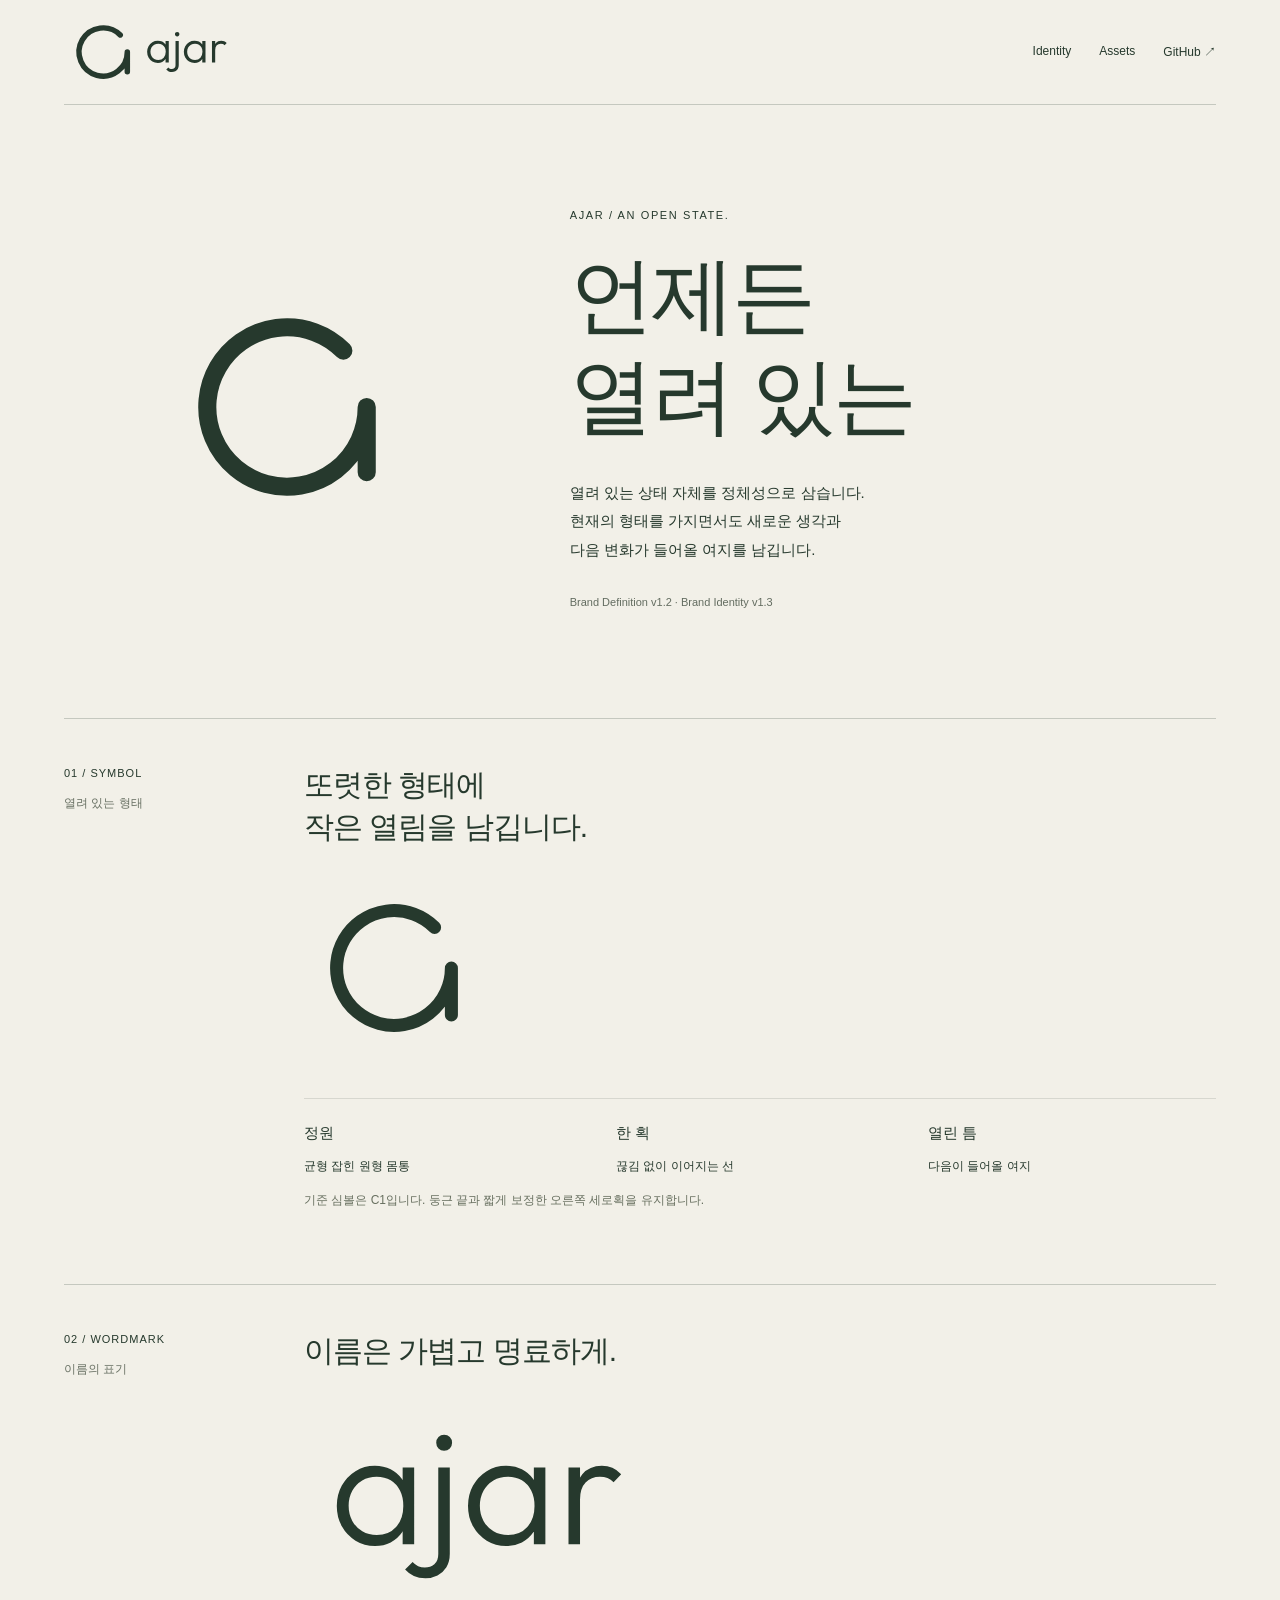
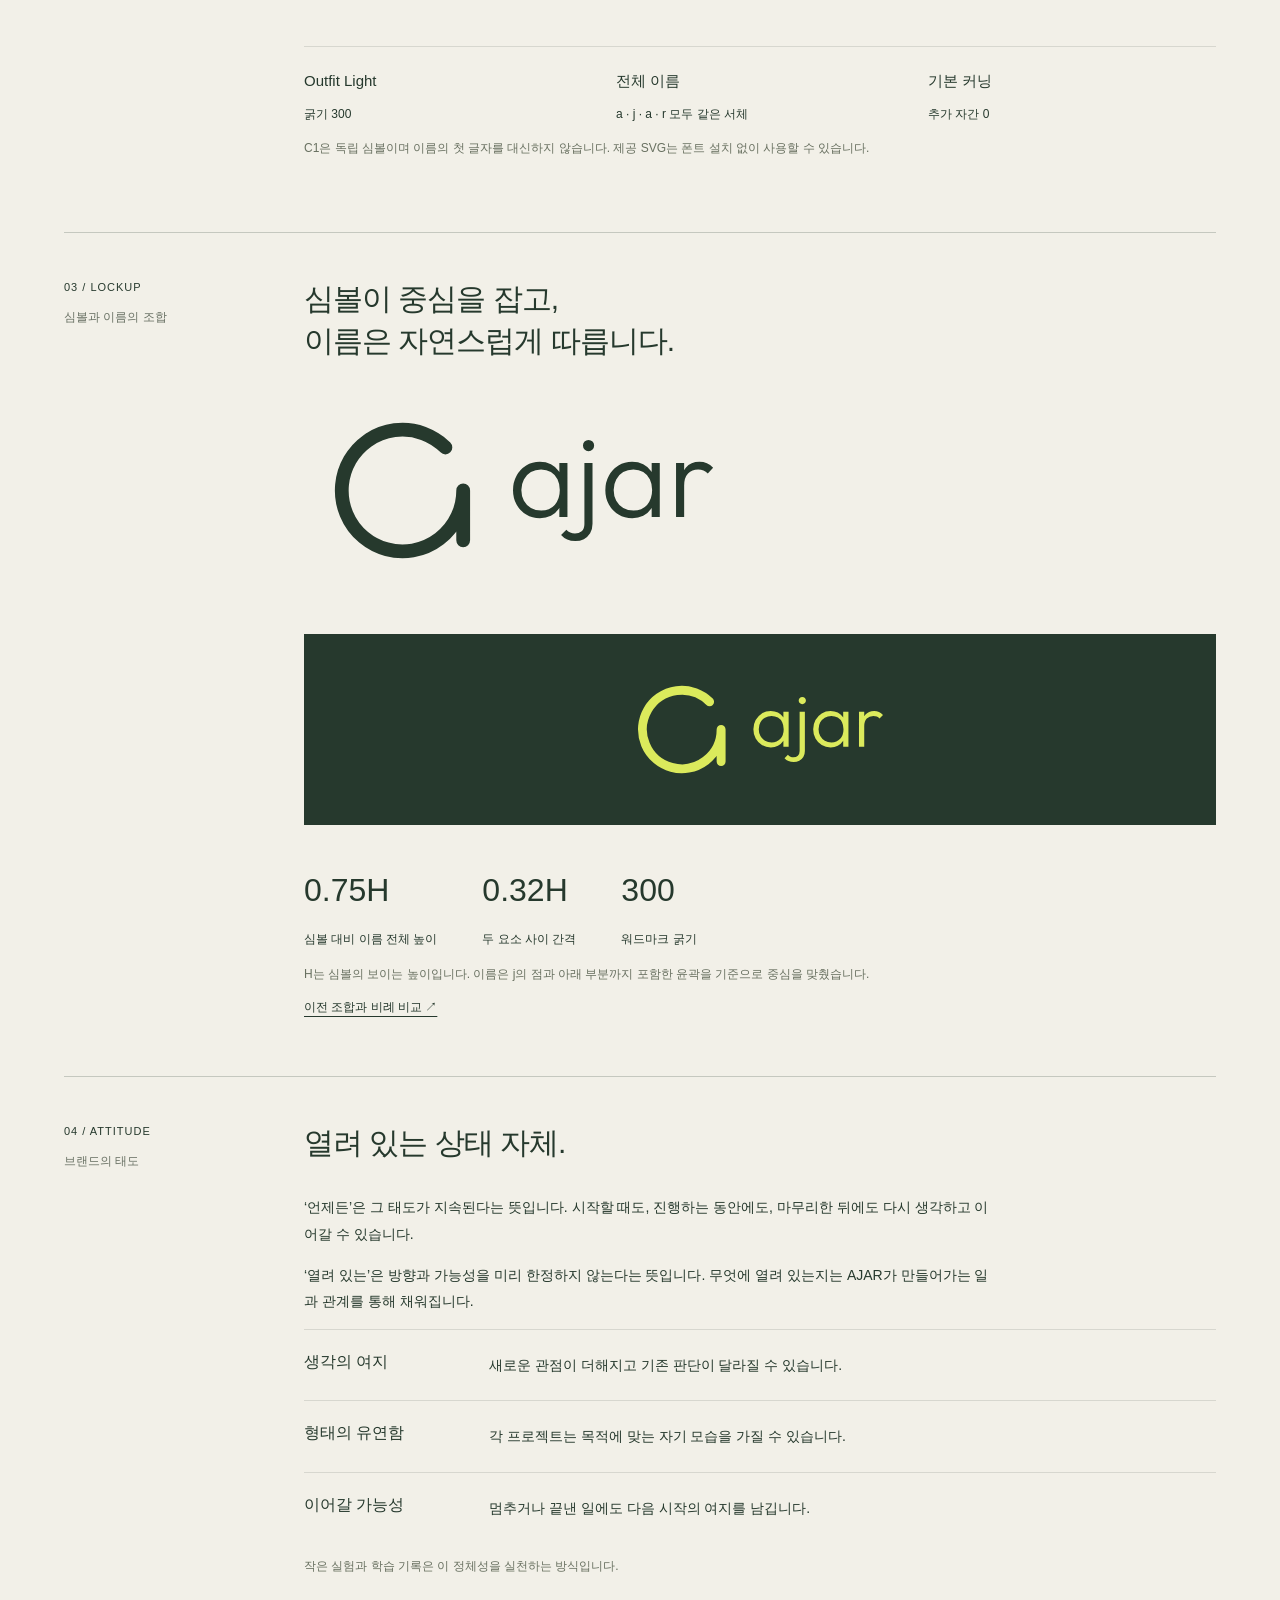
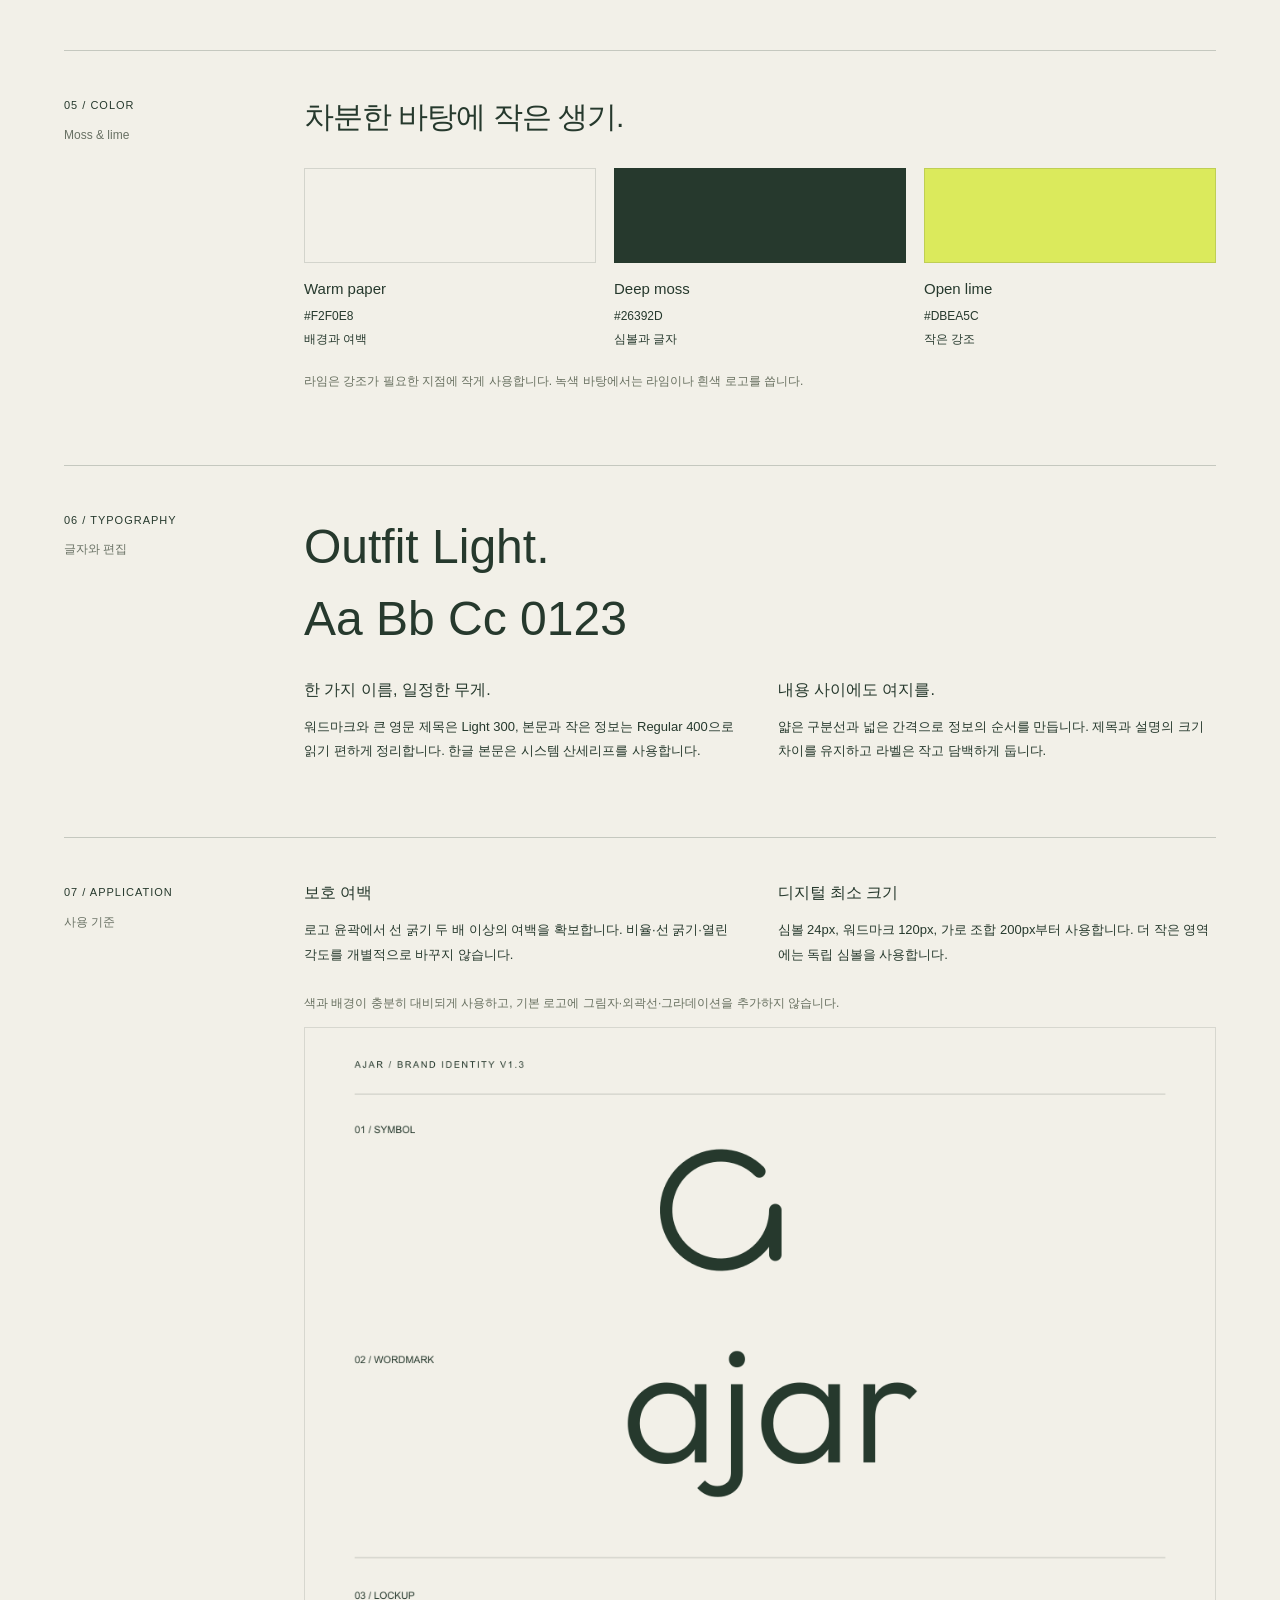
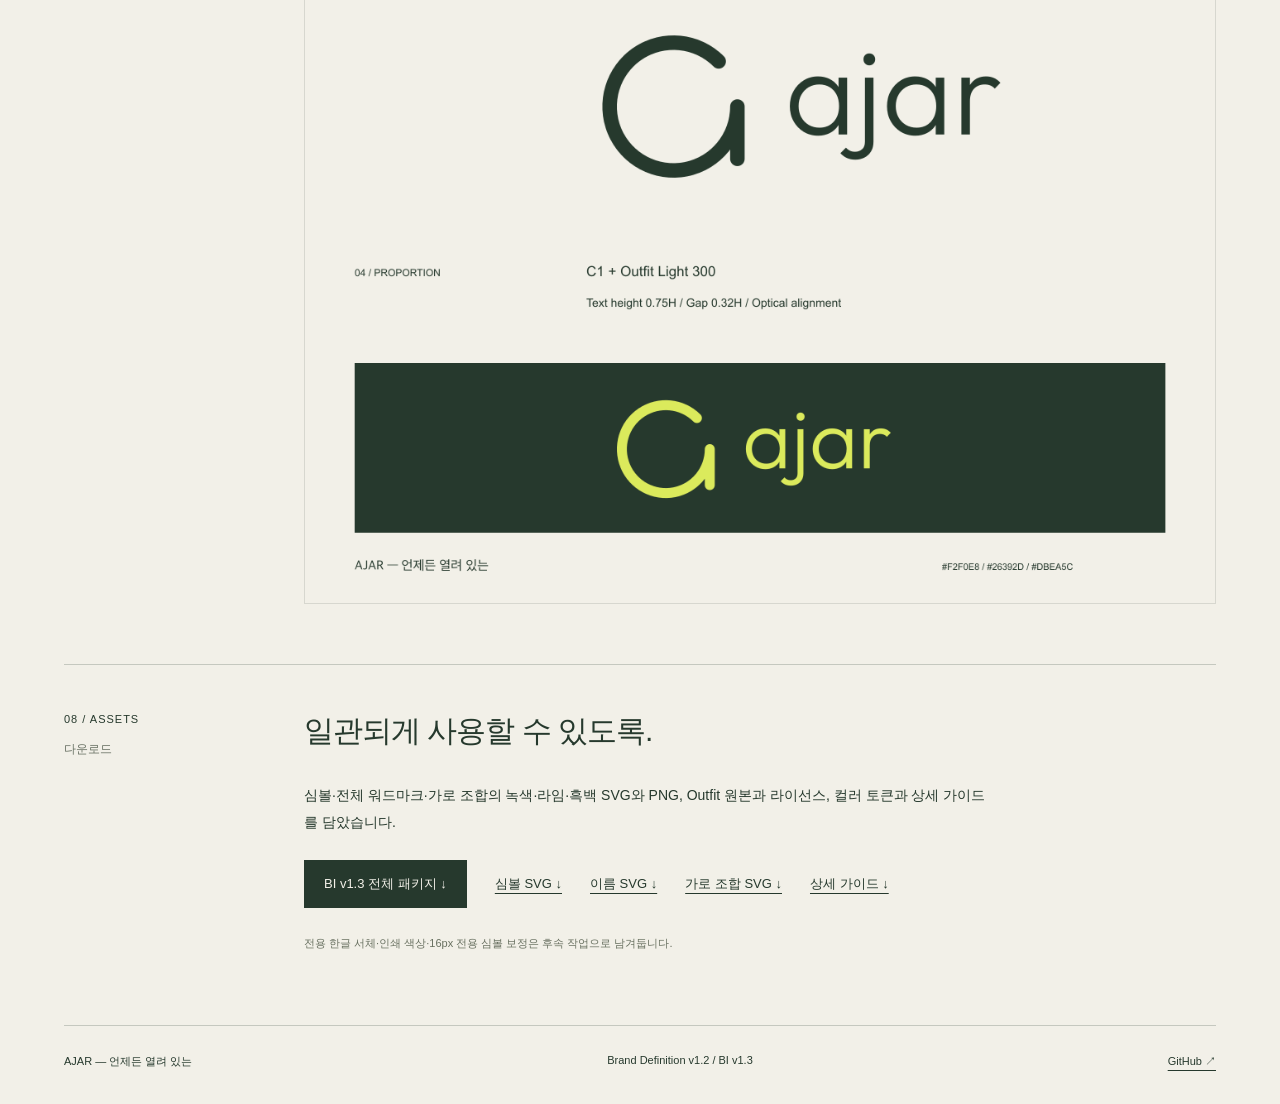
==== commit 94301191: "Refine AJAR identity with lighter typography and spacious layouts" ====
--- a/docs/index.html
+++ b/docs/index.html
@@ -1,35 +1,11 @@
-<!doctype html><html lang="ko"><head><meta charset="utf-8"><meta name="viewport" content="width=device-width,initial-scale=1"><title>AJAR — 언제든 열려 있는</title><meta name="description" content="AJAR 브랜드와 BI 가이드. C1 심볼, Outfit Regular 워드마크, 녹색·라임 컬러와 다운로드 자산."><meta name="theme-color" content="#26392D"><link rel="canonical" href="https://exgoya.github.io/ajar-core/"><link rel="icon" type="image/svg+xml" href="assets/bi/ajar-symbol-moss.svg"><style>
-@font-face{font-family:Outfit;src:url("assets/bi/Outfit-Variable.ttf") format("truetype");font-weight:100 900;font-style:normal;font-display:swap}
-
-*{box-sizing:border-box}body{margin:0;background:#f4f2eb;color:#252823;font-family:Outfit,'Apple SD Gothic Neo','Malgun Gothic',sans-serif}button,a{font:inherit}button{cursor:pointer}header{padding:25px 5%;display:flex;align-items:center;justify-content:space-between;border-bottom:1px solid #cccbbf}.wordmark{font-size:30px;font-weight:700;letter-spacing:-2px}header span:last-child{font-size:11px;letter-spacing:2px}.intro{padding:65px 5% 40px;display:grid;grid-template-columns:1fr 1fr;gap:30px}.eyebrow{font-size:11px;letter-spacing:2px;text-transform:uppercase}h1{font-size:clamp(36px,5vw,70px);font-weight:400;letter-spacing:-3px;line-height:1.15;margin:18px 0}.intro p{max-width:460px;line-height:1.8;color:#66695f;align-self:end}.tabs{display:flex;margin:0 5%;border-bottom:1px solid #bcbfb1}.tabs button{background:none;border:0;padding:20px 24px;color:#6a6d64;text-align:left;flex:1;border-bottom:3px solid transparent}.tabs button[aria-selected=true]{color:#252823;border-color:#252823}.tabs small{display:block;font-size:10px;letter-spacing:1px;margin-bottom:8px}.stage{margin:30px 5% 0;--bg:#e7ed3e;--fg:#252d24;--accent:#323b2e;background:var(--bg);color:var(--fg);min-height:510px;position:relative;overflow:hidden;padding:36px 42px;transition:background .3s}.stage.note{--bg:#e4e9f3;--fg:#233f82;--accent:#233f82;background-image:linear-gradient(#233f8217 1px,transparent 1px);background-size:100% 30px;font-family:Georgia,'Apple SD Gothic Neo',serif}.stage.studio{--bg:#ead8c6;--fg:#704132;--accent:#704132;border-radius:70px 4px 4px 4px}.sample-nav{display:flex;justify-content:space-between;align-items:center;font-size:11px}.sample-nav strong{font-size:29px;letter-spacing:-2px}.sample-nav a{color:inherit;text-decoration:none;border-bottom:1px solid;padding-bottom:4px}.sample-grid{display:grid;grid-template-columns:1.15fr 1fr;gap:35px;align-items:center;margin:48px 0}.sample-title{font-size:clamp(42px,6vw,82px);letter-spacing:-4px;line-height:1.08;font-weight:400;margin:0}.sample-copy{line-height:1.8;max-width:310px;font-size:13px}.art{height:260px;position:relative;display:flex;align-items:center;justify-content:center}.door{height:240px;width:150px;border:2px solid currentColor;position:relative}.door:before{content:'';position:absolute;inset:-2px;background:var(--accent);clip-path:polygon(0 0,75% 10%,75% 90%,0 100%)}.door:after{content:'';position:absolute;width:6px;height:6px;left:56%;top:50%;border-radius:50%;background:var(--bg)}.note .door{transform:rotate(-8deg);background:var(--bg);box-shadow:15px 15px 0 -2px var(--bg),15px 15px 0 0 var(--fg);width:190px}.note .door:before{clip-path:none;inset:35px 20px;background:repeating-linear-gradient(transparent 0 23px,var(--fg) 23px 24px)}.note .door:after{display:none}.studio .door{border-radius:100px 100px 0 0;width:185px;background:var(--accent)}.studio .door:before{background:var(--bg);clip-path:polygon(35% 7%,85% 19%,85% 100%,35% 100%)}.studio .door:after{display:none}.sample-bottom{display:flex;justify-content:space-between;font-size:10px;letter-spacing:1px;border-top:1px solid currentColor;padding-top:15px}.details{display:grid;grid-template-columns:1fr 1fr 1fr;gap:40px;margin:40px 5% 65px}.details h2{font-size:12px;font-weight:400;color:#6a6d64}.details p{font-size:14px;line-height:1.8}.swatches{display:flex;gap:8px;margin:18px 0}.swatch{height:35px;width:65px;border:1px solid #0002}.small{font-size:11px!important;color:#6a6d64}.project{border:1px solid #c6c7bb;padding:18px}.project strong{font-size:20px;font-weight:400}.project p{font-size:12px}.principles{border-top:1px solid #bcbfb1;margin:0 5%;padding:35px 0 55px;display:grid;grid-template-columns:1fr 2fr;gap:40px}.principles h2{font-size:28px;font-weight:400;margin-top:0;letter-spacing:-1px}.principles p{font-size:14px;line-height:1.9;margin-top:0}.action{border:1px solid #252823;background:#252823;color:#fff;padding:14px 22px}.action:focus-visible,.tabs button:focus-visible{outline:3px solid #5580d6;outline-offset:3px}#feedback{font-size:12px;min-height:25px}footer{padding:20px 5%;border-top:1px solid #cccbbf;font-size:10px;display:flex;justify-content:space-between;color:#6a6d64}@media(max-width:650px){.intro,.sample-grid,.details,.principles{grid-template-columns:1fr}.intro{padding-top:35px;gap:0}.tabs button{padding:15px 7px;font-size:13px}.stage{padding:24px}.sample-grid{margin:30px 0;gap:0}.art{height:220px}.door{height:190px}.sample-title{letter-spacing:-2px}.details{gap:18px}.principles{gap:12px}.sample-bottom{font-size:8px}header span:last-child{letter-spacing:0}}
-
-/* Open-form studies: contour, interval, continuation. */
-.door{width:220px;height:220px;border:0;background:conic-gradient(from 42deg,transparent 0deg 55deg,var(--fg) 55deg 360deg);border-radius:50%;position:relative}
-.door:before{inset:18px;background:var(--bg);border-radius:50%;clip-path:none}
-.door:after{display:none}
-.stage.note{background-image:none}
-.note .door{width:225px;height:200px;border:0;box-shadow:none;transform:none;border-radius:0;background:linear-gradient(var(--fg),var(--fg)) left top/85px 3px no-repeat,linear-gradient(var(--fg),var(--fg)) right bottom/85px 3px no-repeat,linear-gradient(var(--fg),var(--fg)) left top/3px 130px no-repeat,linear-gradient(var(--fg),var(--fg)) right bottom/3px 130px no-repeat}
-.note .door:before{inset:45px 40px;background:none;border-left:3px solid var(--fg);border-right:3px solid var(--fg);border-radius:0;transform:rotate(18deg)}
-.stage.studio{border-radius:4px}
-.studio .door{width:220px;height:220px;background:none;border:15px solid var(--fg);border-right-color:transparent;border-radius:50%;transform:rotate(-25deg)}
-.studio .door:before{inset:28px -30px 28px 70px;background:none;border:12px solid var(--fg);border-left-color:transparent;border-radius:50%;clip-path:none;transform:rotate(18deg)}
-
-.lab{margin:12px 5% 80px;--paper:#f2f0e8;--ink:#26392d;--signal:#dbea5c;--muted:#636b61}.lab-top{display:flex;justify-content:space-between;gap:20px;align-items:end;margin:25px 0}.lab h2{font-size:32px;letter-spacing:-1px;font-weight:400;margin:12px 0}.lab-top p{font-size:13px;line-height:1.8;color:#63685d}.palette-bar{display:grid;grid-template-columns:repeat(4,1fr);gap:12px;margin-bottom:20px}.palette-choice{border:1px solid #c5c6bc;background:transparent;padding:12px;text-align:left;min-width:0}.palette-choice[aria-pressed=true]{outline:2px solid #252823;outline-offset:2px}.palette-choice span{font-size:12px;display:block;margin-top:8px}.palette-colors{display:flex;height:28px}.palette-colors i{flex:1}.palette-info{display:flex;gap:18px;flex-wrap:wrap;font-size:11px;margin:20px 0;color:#545b50}.palette-info b{font-weight:400}.graphic-grid{display:grid;grid-template-columns:repeat(3,minmax(0,1fr));gap:14px}.graphic-choice{border:1px solid #c5c6bc;padding:0;text-align:left;background:var(--paper);color:var(--ink);position:relative}.graphic-choice[aria-pressed=true]{outline:2px solid var(--ink);outline-offset:2px}.graphic-choice:focus-visible,.palette-choice:focus-visible{outline:3px solid #477ad8;outline-offset:4px}.graphic-art{height:220px;display:flex;align-items:center;justify-content:center;overflow:hidden}.graphic-art svg{width:180px;height:180px}.graphic-caption{padding:15px 18px 18px;border-top:1px solid color-mix(in srgb,var(--ink) 20%,transparent);display:flex;justify-content:space-between;align-items:center}.graphic-caption strong{font-size:14px;font-weight:400}.graphic-caption small{font-size:10px;letter-spacing:1px}.graphic-choice[aria-pressed=true] .graphic-caption:after{content:'선택됨';font-size:10px;margin-left:10px}.graphic-choice:nth-child(4){grid-column:span 1}.graphic-choice:last-child{grid-column:span 2}.graphic-choice:last-child .graphic-art svg{width:290px}.application-title{display:flex;justify-content:space-between;gap:20px;align-items:end;margin:48px 0 20px}.application-title p{font-size:12px;color:#63685d}.applications{display:grid;grid-template-columns:1.35fr 1fr;gap:14px}.identity-poster{background:var(--ink);color:var(--paper);min-height:430px;padding:28px;display:flex;flex-direction:column;justify-content:space-between}.poster-top{display:flex;justify-content:space-between;font-size:10px;letter-spacing:1px}.poster-art{display:flex;align-items:center;justify-content:space-between;gap:20px}.poster-art svg{height:170px;width:180px;color:var(--signal)}.poster-art strong{font-size:clamp(62px,7vw,110px);font-weight:400;letter-spacing:-8px}.poster-bottom{display:flex;justify-content:space-between;align-items:end;font-size:12px;line-height:1.7}.identity-stack{display:grid;gap:14px;grid-template-rows:1fr 1fr}.identity-card{background:var(--signal);color:var(--ink);padding:24px;display:flex;align-items:center;justify-content:space-between}.identity-card strong{font-size:32px;letter-spacing:-2px}.identity-card p{font-size:12px}.identity-card svg{width:85px;height:85px}.identity-project{background:var(--paper);color:var(--ink);border:1px solid var(--ink);padding:24px;display:flex;justify-content:space-between;gap:18px;align-items:center}.identity-project h3{font-size:22px;font-weight:400;margin:15px 0}.identity-project p{font-size:12px;line-height:1.7}.identity-project svg{width:70px;height:70px;flex-shrink:0}.lab-description{font-size:14px;line-height:1.9;margin:24px 0;max-width:760px}.lab-note{font-size:11px;line-height:1.8;color:#62675d}.lab-save{margin-top:12px}#lab-feedback{min-height:20px;font-size:12px}.legacy-label{margin:0 5% 10px;border-top:1px solid #bcbfb1;padding-top:30px;font-size:11px;letter-spacing:1px}.palette-choice:hover,.graphic-choice:hover{transform:translateY(-2px)}@media(max-width:800px){.graphic-grid{grid-template-columns:repeat(2,minmax(0,1fr))}.graphic-choice:last-child{grid-column:span 2}.applications{grid-template-columns:1fr}.palette-bar{grid-template-columns:repeat(2,1fr)}.lab-top,.application-title{display:block}.graphic-art{height:180px}.graphic-art svg{width:140px;height:140px}.identity-poster{min-height:370px}}@media(max-width:420px){.graphic-grid{gap:10px}.graphic-caption{padding:12px 9px;flex-wrap:wrap;gap:7px}.graphic-caption strong{font-size:12px}.poster-art{gap:10px}.poster-art svg{width:130px;height:150px}.poster-art strong{font-size:72px;letter-spacing:-5px}}
-
-.logo-lab{margin:10px 5% 70px;color:#26392d;scroll-margin-top:20px}.logo-heading{display:flex;align-items:end;justify-content:space-between;gap:25px;margin:24px 0}.logo-heading h2{font-size:34px;font-weight:400;letter-spacing:-1.5px;margin:12px 0}.logo-heading p{font-size:13px;line-height:1.8;color:#62675d}.logo-options{display:grid;grid-template-columns:repeat(3,minmax(0,1fr));gap:16px}.logo-option{padding:0;background:#f2f0e8;color:#26392d;border:1px solid #c5c6bc;text-align:left}.logo-option[aria-pressed=true]{outline:2px solid #26392d;outline-offset:3px}.logo-option:focus-visible,.logo-tones button:focus-visible{outline:3px solid #477ad8;outline-offset:4px}.logo-option-top{padding:18px;display:flex;justify-content:space-between;font-size:10px;letter-spacing:1px}.logo-option-symbol{height:205px;display:flex;align-items:center;justify-content:center}.logo-option-symbol svg{height:155px;width:155px}.logo-option-bottom{padding:18px;border-top:1px solid #26392d30}.logo-option-bottom strong{font-size:19px;font-weight:400}.logo-option-bottom p{font-size:12px;line-height:1.8;margin:10px 0 0}.logo-selected-text{font-size:13px;line-height:1.9;max-width:750px;margin:25px 0}.logo-tones{display:flex;gap:8px;flex-wrap:wrap;margin:22px 0}.logo-tones button{border:1px solid #bcbfb1;background:none;color:#26392d;padding:10px 17px;font-size:12px}.logo-tones button[aria-pressed=true]{background:#26392d;color:#f2f0e8}.logo-sheet{--sheet:#f2f0e8;--mark:#26392d;--spot:#dbea5c;background:var(--sheet);color:var(--mark);padding:35px;border:1px solid #c5c6bc}.logo-sheet-label{display:flex;justify-content:space-between;gap:20px;font-size:10px;letter-spacing:1px}.logo-lockup{padding:40px 0 30px;max-width:650px;margin:auto}.logo-lockup svg{width:100%;height:auto;display:block}.logo-tagline{text-align:center;font-size:14px;letter-spacing:3px;margin:0 0 40px}.logo-specimens{border-top:1px solid currentColor;padding-top:25px;display:grid;grid-template-columns:1fr 1fr;gap:35px}.logo-specimens h3{font-size:11px;font-weight:400;margin:0 0 20px}.logo-sizes{display:flex;gap:25px;align-items:end;flex-wrap:wrap}.logo-size{display:grid;gap:12px;text-align:center;font-size:10px}.logo-size svg{display:block}.logo-icon{background:var(--spot);color:var(--mark);width:84px;height:84px;display:grid;place-items:center;border-radius:19px}.logo-icon svg{width:68px;height:68px}.logo-apps{display:flex;gap:18px;align-items:center}.logo-apps p{font-size:12px;line-height:1.8}.logo-download{display:inline-block;border-bottom:1px solid #26392d;text-decoration:none;color:#26392d;padding:8px 0;font-size:12px}.logo-bottom-actions{display:flex;align-items:center;gap:25px;flex-wrap:wrap;margin-top:20px}.logo-note{font-size:11px;color:#62675d;line-height:1.8}.logo-status{min-height:20px;font-size:12px}.section-nav{margin:0 5% 25px;display:flex;gap:25px;flex-wrap:wrap}.section-nav a{font-size:12px;color:#26392d;text-underline-offset:5px}.logo-option:hover{background:#e9eddb}@media(max-width:700px){.logo-options{grid-template-columns:1fr}.logo-option{display:grid;grid-template-columns:145px 1fr;align-items:center}.logo-option-top{grid-column:1/-1;padding-bottom:0}.logo-option-symbol{height:145px}.logo-option-symbol svg{width:125px;height:125px}.logo-option-bottom{border:0;padding-left:4px}.logo-heading{display:block}.logo-specimens{grid-template-columns:1fr}.logo-sheet{padding:22px}.logo-lockup{padding-top:30px}.logo-tagline{font-size:12px;letter-spacing:2px}.logo-sheet-label{font-size:9px}.logo-heading h2{font-size:29px}}
-
-@keyframes traceLogo{from{stroke-dashoffset:1000}to{stroke-dashoffset:0}}
-.logo-option[aria-pressed=true] .logo-option-symbol path{stroke-dasharray:1000;animation:traceLogo 1.5s ease-in-out both}
-@media(prefers-reduced-motion:reduce){.logo-option[aria-pressed=true] .logo-option-symbol path{animation:none;stroke-dasharray:none}}
-
-.logo-options{grid-template-columns:repeat(4,minmax(0,1fr))}.logo-option-bottom strong{font-size:17px}
-@media(max-width:1000px) and (min-width:701px){.logo-options{grid-template-columns:repeat(2,minmax(0,1fr))}}
-@media(max-width:700px){.logo-options{grid-template-columns:1fr}}
-
-.bi-guide{margin:15px 5% 75px;color:#26392d;scroll-margin-top:20px}.bi-head{display:flex;justify-content:space-between;align-items:end;gap:24px;margin-bottom:25px}.bi-head h2{font-size:34px;letter-spacing:-1.4px;font-weight:400;margin:10px 0}.bi-head p{font-size:13px;line-height:1.8}.bi-lockup{background:#26392d;color:#f2f0e8;padding:42px;display:grid;grid-template-columns:1.5fr 1fr;gap:40px;align-items:center}.bi-lockup img{width:100%;max-width:560px;height:auto}.bi-lockup p{font-size:14px;line-height:1.9}.bi-lockup .bi-slogan{font-size:22px;letter-spacing:3px}.bi-definition{max-width:760px;font-size:18px;line-height:1.9;margin:30px 0}.bi-pillars{display:grid;grid-template-columns:repeat(3,1fr);gap:24px;padding:20px 0 30px;border-bottom:1px solid #bec3b6}.bi-pillars h3{font-size:18px;font-weight:400}.bi-pillars p{font-size:13px;line-height:1.8}.bi-section{padding:35px 0;border-bottom:1px solid #bec3b6}.bi-section h3{font-size:23px;font-weight:400;margin:10px 0 20px}.bi-colors{display:grid;grid-template-columns:repeat(3,1fr);gap:16px}.bi-color{padding:22px;min-height:150px;display:flex;flex-direction:column;justify-content:space-between;border:1px solid #26392d20;font-size:13px}.bi-color strong{font-size:20px;font-weight:400}.bi-usage{display:grid;grid-template-columns:1fr 1fr;gap:30px}.bi-usage p{font-size:14px;line-height:1.9}.bi-rules{display:grid;grid-template-columns:repeat(3,1fr);gap:20px}.bi-rule{padding:20px;background:#e9e9df}.bi-rule strong{font-size:28px;font-weight:400}.bi-rule p{font-size:12px;line-height:1.8}.bi-links{display:flex;gap:15px;flex-wrap:wrap;margin-top:25px}.bi-links a{color:#26392d;padding:12px 0;border-bottom:1px solid;font-size:13px}.bi-links a.primary-download{background:#26392d;color:#f2f0e8;padding:14px 18px;text-decoration:none;border:0}.bi-note{font-size:11px;line-height:1.8;color:#62675d}.bi-exploration{margin:0 5%;border-top:1px solid #bcbfb1;padding:28px 0 8px;font-size:11px;letter-spacing:1px}@media(max-width:700px){.bi-lockup,.bi-usage{grid-template-columns:1fr}.bi-lockup{padding:26px;gap:10px}.bi-pillars,.bi-rules{grid-template-columns:1fr;gap:12px}.bi-head{display:block}.bi-colors{grid-template-columns:1fr}.bi-color{min-height:115px}.bi-head h2{font-size:29px}}
-
-.type-refinement{display:grid;grid-template-columns:1fr 1.2fr;align-items:center;gap:35px;padding:25px 0 40px}.type-refinement h3{font-size:27px;font-weight:400;letter-spacing:-1px}.type-refinement p{font-size:14px;line-height:1.9}.type-refinement img{display:block;width:100%;height:auto;border:1px solid #26392d20}.bi-lockup img{max-width:450px}.bi-lockup{padding-top:25px;padding-bottom:25px}
-@media(max-width:700px){.type-refinement{grid-template-columns:1fr;gap:15px}}
-
-html{scroll-behavior:smooth}.public-intro{margin:45px 5% 20px;max-width:700px}.public-intro h1{font-size:clamp(36px,6vw,64px)}.public-intro p{font-size:15px;line-height:1.9}.public-nav{display:flex;gap:20px;flex-wrap:wrap;margin:25px 5% 40px}.public-nav a{color:#26392d;font-size:13px;text-underline-offset:5px}.bi-pillars{grid-template-columns:repeat(3,1fr)}.skip-link{position:absolute;left:-10000px}.skip-link:focus{left:20px;top:10px;background:white;padding:10px;z-index:10}a:focus-visible{outline:3px solid #26392d;outline-offset:5px}@media(max-width:850px){.bi-pillars{grid-template-columns:repeat(2,1fr)}}@media(max-width:550px){.bi-pillars{grid-template-columns:1fr}}@media(prefers-reduced-motion:reduce){html{scroll-behavior:auto}}
-</style></head><body><a class="skip-link" href="#bi-guide">BI 가이드로 건너뛰기</a><header><a href="#" aria-label="AJAR 처음으로"><img src="assets/bi/ajar-wordmark-moss.svg" alt="ajar" width="95" height="57"></a><span>BRAND IDENTITY / V1.2</span></header><main><section class="public-intro"><div class="eyebrow">An open state.</div><h1>AJAR —<br>언제든 열려 있는</h1><p>열려 있는 상태 자체를 정체성으로 삼습니다.<br>새로운 생각과 다음 변화가 들어올 여지를 남깁니다.</p></section><nav class="public-nav" aria-label="주요 메뉴"><a href="#bi-guide">BI 가이드</a><a href="lockup-study.html">심볼·이름 조합 보정안 ↗</a><a href="downloads/ajar-bi-v1.zip" download>전체 자산 다운로드 ↓</a><a href="https://github.com/exgoya/ajar-core">GitHub ↗</a></nav><section class="bi-guide" id="bi-guide" aria-labelledby="bi-title"><div class="bi-head"><div><div class="eyebrow">The identity / C1</div><h2 id="bi-title">AJAR Brand Identity.</h2></div><p>C1 심볼 · Outfit Regular 400 · Moss & lime<br>브랜드 정의부터 실제 사용까지 / v1.2 · C1 심볼 + Outfit Regular 400</p></div><div class="type-refinement"><div><div class="eyebrow">Symbol + wordmark</div><h3>심볼은 a.<br>이름은 Outfit.</h3><p>C1의 열린 a는 독립 심볼입니다. 이름 ajar는 네 글자 모두 Outfit Regular 400으로 조판합니다. 두 요소는 따로 쓰거나 충분한 간격을 두고 함께 배치합니다.</p><p class="bi-note">기준: C1 심볼 / Outfit Regular 400 / 기본 커닝 / 추가 자간 0</p></div><div><a href="assets/bi/ajar-identity-system.png" target="_blank" rel="noopener"><img src="assets/bi/ajar-identity-system.png" alt="독립 C1 심볼, Outfit 전체 ajar 워드마크와 가로 조합" width="1100" height="1150"></a></div></div><div class="bi-lockup"><div><img src="assets/bi/ajar-wordmark-lime.svg" alt="Outfit Regular 400으로 조판한 ajar" width="560" height="335"><p class="bi-slogan">언제든 열려 있는</p></div><div><p>현재의 형태를 가지면서도<br>새로운 생각과 다음 변화가 들어올<br>여지를 남깁니다.</p><p class="eyebrow">An open state.</p></div></div><p class="bi-definition">AJAR는 <strong>열려 있는 상태 자체를 정체성으로 삼는 브랜드</strong>입니다. 현재의 형태를 가지면서도 새로운 생각과 다음 변화가 들어올 여지를 남깁니다.</p><div class="bi-pillars"><div><span class="eyebrow">01 / Thought</span><h3>생각의 여지</h3><p>새로운 관점이 더해지고<br>기존 판단이 달라질 수 있습니다.</p></div><div><span class="eyebrow">02 / Form</span><h3>형태의 유연함</h3><p>각 프로젝트는 목적에 맞는<br>자기 모습을 가질 수 있습니다.</p></div><div><span class="eyebrow">03 / Continuation</span><h3>이어갈 가능성</h3><p>멈추거나 끝낸 일에도<br>다음 시작의 여지를 남깁니다.</p></div></div><p class="bi-note">‘언제든’은 시작부터 마무리 이후까지 이어지는 태도입니다. ‘열려 있는’은 방향과 가능성을 미리 한정하지 않는다는 뜻입니다. 무엇에 열려 있는지는 AJAR가 만들어가는 일과 관계를 통해 채워집니다.</p><p class="bi-note">작은 실험과 학습 기록은 이 정체성을 실천하는 방식입니다. 시도하고, 배우고, 바꾸고, 다시 이어가는 과정에서 AJAR의 열려 있음이 드러납니다.</p><div class="bi-section"><div class="eyebrow">Logo / C1</div><h3>정원, 한 획, 열린 틈.</h3><div class="bi-usage"><p>정원의 몸통에 45°의 열린 부분을 남기고, 하나의 선으로 오른쪽 세로획까지 연결합니다. 굵기 10의 둥근 끝과 바닥보다 짧은 세로획이 또렷함과 유연함을 함께 만듭니다.</p><p>웹 헤더와 첫 소개에는 워드마크를, 아이콘과 프로필에는 심볼을 사용합니다. 기준 로고는 그대로 유지하고 프로젝트별 그래픽에서 열린 위치와 크기를 변주합니다.</p></div><div class="bi-rules"><div class="bi-rule"><strong>2×</strong><p>로고 윤곽에서 선 굵기의 2배만큼 보호 여백. 제공 SVG에 포함했습니다.</p></div><div class="bi-rule"><strong>24px / 120px</strong><p>디지털 기본 최소 가로 크기.<br>심볼 / 워드마크 · 여백 포함</p></div><div class="bi-rule"><strong>1 path</strong><p>심볼은 한 번에 이어지는 열린 경로.<br>비율·열림·선 굵기·끝처리를 유지합니다.</p></div></div></div><div class="bi-section"><div class="eyebrow">Color / Moss & lime</div><h3>차분한 바탕, 새로운 생기.</h3><div class="bi-colors"><div class="bi-color" style="background:#F2F0E8;color:#26392D"><strong>Warm paper</strong><span>#F2F0E8 · 바탕</span></div><div class="bi-color" style="background:#26392D;color:#F2F0E8"><strong>Deep moss</strong><span>#26392D · 로고와 본문</span></div><div class="bi-color" style="background:#DBEA5C;color:#26392D"><strong>Open lime</strong><span>#DBEA5C · 작은 강조</span></div></div><p class="bi-note">면적 비율 70 : 25 : 5를 출발점으로 사용합니다. 밝은 바탕에는 녹색 로고, 녹색 바탕에는 라임·흰 로고를 사용합니다. 녹색 글자 대비: Warm paper 10.79:1 / Open lime 9.34:1.</p></div><div class="bi-section"><div class="bi-usage"><div><div class="eyebrow">Typography & voice</div><h3>담백하게, 명료하게.</h3><p>영문 브랜드 서체는 Outfit입니다.<br>로고는 Regular 400 / 한글 본문은 시스템 산세리프<br>본문 16px / 행간 1.7을 기본으로 읽기 편한 여백을 남깁니다.</p><p>“생각이 더해질 여지를 남깁니다.”<br>“멈춘 지점에서 다시 이어갑니다.”</p></div><div><div class="eyebrow">Graphic & motion</div><h3>형태는 유지하고, 여지는 열어두고.</h3><p>열린 윤곽과 가변하는 틈을 그래픽으로 확장합니다. 라임은 연결되거나 새로운 요소가 들어오는 부분에 작게 사용합니다.</p><p>모션은 한 획이 그려지는 흐름을 활용하며 동작 줄이기 설정을 존중합니다. 로고의 틈을 메우거나 그림자·그라데이션을 추가하지 않습니다.</p></div></div></div><div class="bi-section"><div class="eyebrow">Assets / Ready to use</div><h3>C1 심볼과 정제한 워드마크.</h3><p class="bi-note">녹색·라임·흑백 심볼과 워드마크 SVG, 투명 PNG, CSS·JSON 컬러 토큰, 가이드 문서와 BI 보드를 담았습니다. C1 심볼과 Outfit Regular 400 전체 워드마크를 기준으로 정리했습니다. 첫 글자를 포함한 ajar 전체가 같은 서체이며 벡터 파일은 폰트 설치 없이 사용할 수 있습니다.</p><div class="bi-links"><a class="primary-download" href="downloads/ajar-bi-v1.zip" download>BI 전체 패키지 다운로드 ↓</a><a href="assets/bi/ajar-symbol-moss.svg" download>심볼 SVG ↓</a><a href="assets/bi/ajar-wordmark-moss.svg" download>워드마크 SVG ↓</a><a href="assets/bi/ajar-lockup-horizontal-moss.svg" download>가로 조합 SVG ↓</a><a href="assets/bi/ajar-bi-overview.png" target="_blank" rel="noopener">BI 보드 ↗</a><a href="downloads/ajar-bi-guide.md" download>상세 가이드 ↓</a></div><p class="bi-note">디지털 사용 기준입니다. 영문 브랜드 서체는 Outfit입니다. 한글 본문 서체·인쇄 색상·16px 전용 보정은 후속 작업으로 남겨두었습니다.</p></div></section></main><footer><span>AJAR — 언제든 열려 있는</span><span>Brand Definition v1.2 · BI v1.2</span></footer></body></html>+<!doctype html><html lang="ko"><head><meta charset="utf-8"><meta name="viewport" content="width=device-width,initial-scale=1"><title>AJAR — 언제든 열려 있는</title><meta name="description" content="열려 있는 상태 자체를 정체성으로 삼는 AJAR. C1 심볼과 Outfit Light 300, 녹색·라임의 BI 가이드."><meta name="theme-color" content="#F2F0E8"><link rel="canonical" href="https://exgoya.github.io/ajar-core/"><link rel="icon" href="assets/bi/ajar-symbol-moss.svg" type="image/svg+xml"><style>
+@font-face{font-family:Outfit;src:url("assets/bi/Outfit-Variable.ttf") format("truetype");font-weight:100 900;font-display:swap}*{box-sizing:border-box}html{scroll-behavior:smooth}body{margin:0;background:#F2F0E8;color:#26392D;font-family:Outfit,"Apple SD Gothic Neo","Malgun Gothic",sans-serif;font-weight:400}a{color:inherit;text-underline-offset:5px}img{max-width:100%;height:auto;display:block}header,main,footer{width:min(1240px,90%);margin:auto}header{display:flex;align-items:center;justify-content:space-between;min-height:105px;border-bottom:1px solid #26392d38}header img{width:175px}nav{display:flex;gap:28px;font-size:12px}nav a{text-decoration:none}.eyebrow{font-size:11px;letter-spacing:1.6px;text-transform:uppercase}.hero{display:grid;grid-template-columns:1fr 1.45fr;align-items:center;gap:60px;padding:100px 0 110px}.hero-symbol{width:250px;margin:0 auto}.hero h1{font-size:clamp(42px,6.8vw,84px);font-weight:300;line-height:1.2;letter-spacing:-3px;margin:22px 0 32px}.hero p{font-size:15px;line-height:1.9;max-width:500px}.hero small{display:block;font-size:11px;color:#636c60;margin-top:32px}.section{display:grid;grid-template-columns:190px minmax(0,1fr);gap:50px;border-top:1px solid #26392d38;padding:45px 0 60px;scroll-margin-top:25px}.section-label{font-size:11px;line-height:1.8;letter-spacing:1px}.section-label span{display:block;color:#697164;letter-spacing:0;font-size:12px;margin-top:9px}.section h2{font-size:30px;letter-spacing:-1px;font-weight:300;line-height:1.4;margin:0 0 30px}.section p{font-size:14px;line-height:1.9;max-width:690px}.large-symbol{width:180px;margin:10px 0 40px}.wordmark{width:350px;margin:0 0 35px}.spec-list{display:grid;grid-template-columns:repeat(3,1fr);gap:24px;border-top:1px solid #26392d22;padding-top:20px}.spec-list p{font-size:12px;margin:0}.spec-list b{display:block;font-size:15px;font-weight:400;margin-bottom:7px}.lockup{width:440px;margin:10px 0 45px}.dark-sample{padding:32px 25px;background:#26392D;display:flex;justify-content:center;align-items:center;min-height:165px;margin-bottom:35px}.dark-sample img{width:285px}.proportions{display:flex;gap:45px;flex-wrap:wrap}.proportions strong{display:block;font-size:32px;font-weight:300;margin-bottom:7px}.proportions p{font-size:12px;margin:0}.small{font-size:12px!important;color:#687060}.principle{display:grid;grid-template-columns:160px 1fr;gap:25px;padding:22px 0;border-top:1px solid #26392d22}.principle h3{font-size:16px;font-weight:400;margin:0}.principle p{font-size:14px;margin:0}.colors{display:grid;grid-template-columns:repeat(3,1fr);gap:18px}.color-sample{height:95px;border:1px solid #26392d26;margin-bottom:17px}.color strong{font-size:15px;font-weight:400}.color p{font-size:12px;margin:7px 0}.type-specimen{font-weight:300;font-size:clamp(26px,4vw,48px);line-height:1.5;margin-bottom:25px;overflow-wrap:anywhere}.type-specimen span{display:block}.details{display:grid;grid-template-columns:1fr 1fr;gap:35px}.details h3{font-size:16px;font-weight:400;margin:0 0 14px}.details p{font-size:13px}.downloads{display:flex;flex-wrap:wrap;gap:18px 28px;align-items:center;margin:25px 0}.downloads a{font-size:13px}.download-main{background:#26392D;color:#F2F0E8;padding:15px 20px;text-decoration:none}.application-board{width:100%;border:1px solid #26392d22}.row-link{font-size:12px}.source-note{font-size:11px!important;color:#687060}footer{display:flex;justify-content:space-between;gap:20px;flex-wrap:wrap;border-top:1px solid #26392d38;padding:28px 0 35px;font-size:11px}.skip{position:absolute;left:-9999px}.skip:focus{left:15px;top:15px;background:white;padding:10px;z-index:2}a:focus-visible{outline:2px solid #26392D;outline-offset:5px}@media(max-width:850px){.section{grid-template-columns:130px minmax(0,1fr);gap:25px}.hero{gap:25px;padding:75px 0}.hero-symbol{width:200px}.principle{grid-template-columns:1fr;gap:12px}}@media(max-width:600px){header{min-height:90px}header img{width:145px}nav{gap:15px;font-size:11px}nav .desktop{display:none}.hero{grid-template-columns:1fr;padding:50px 0 60px;gap:25px}.hero-symbol{width:145px;margin:0}.hero h1{letter-spacing:-1.7px;margin-top:15px}.hero small{margin-top:20px}.section{grid-template-columns:1fr;gap:25px;padding:28px 0 40px}.section-label span{display:inline;margin-left:10px}.section h2{font-size:26px}.large-symbol{width:145px}.spec-list{grid-template-columns:1fr;gap:16px}.colors{gap:12px}.color-sample{height:70px}.color strong{font-size:12px}.color p{font-size:11px}.details{grid-template-columns:1fr;gap:20px}.proportions{gap:28px}.dark-sample{padding:25px 15px;min-height:145px}.dark-sample img{width:240px}}@media(prefers-reduced-motion:reduce){html{scroll-behavior:auto}}
+</style></head><body><a class="skip" href="#bi-guide">BI 가이드로 건너뛰기</a><header><a href="#" aria-label="AJAR 처음으로"><img src="assets/bi/ajar-lockup-horizontal-moss.svg" alt="C1 심볼과 ajar 이름" width="175" height="78"></a><nav aria-label="주요 메뉴"><a href="#bi-guide">Identity</a><a href="#downloads">Assets</a><a class="desktop" href="https://github.com/exgoya/ajar-core">GitHub ↗</a></nav></header><main><section class="hero"><div><img class="hero-symbol" src="assets/bi/ajar-symbol-moss.svg" alt="열린 원형의 a 심볼" width="250" height="250"></div><div><span class="eyebrow">AJAR / An open state.</span><h1>언제든<br>열려 있는</h1><p>열려 있는 상태 자체를 정체성으로 삼습니다.<br>현재의 형태를 가지면서도 새로운 생각과<br>다음 변화가 들어올 여지를 남깁니다.</p><small>Brand Definition v1.2 · Brand Identity v1.3</small></div></section>
+<section class="section" id="bi-guide"><div class="section-label">01 / SYMBOL<span>열려 있는 형태</span></div><div><h2>또렷한 형태에<br>작은 열림을 남깁니다.</h2><img class="large-symbol" src="assets/bi/ajar-symbol-moss.svg" alt="C1 독립 심볼" width="180" height="180"><div class="spec-list"><p><b>정원</b>균형 잡힌 원형 몸통</p><p><b>한 획</b>끊김 없이 이어지는 선</p><p><b>열린 틈</b>다음이 들어올 여지</p></div><p class="small">기준 심볼은 C1입니다. 둥근 끝과 짧게 보정한 오른쪽 세로획을 유지합니다.</p></div></section>
+<section class="section" id="wordmark"><div class="section-label">02 / WORDMARK<span>이름의 표기</span></div><div><h2>이름은 가볍고 명료하게.</h2><img class="wordmark" src="assets/bi/ajar-wordmark-moss.svg" alt="Outfit Light 300으로 쓴 ajar 전체 이름" width="350" height="209"><div class="spec-list"><p><b>Outfit Light</b>굵기 300</p><p><b>전체 이름</b>a · j · a · r 모두 같은 서체</p><p><b>기본 커닝</b>추가 자간 0</p></div><p class="small">C1은 독립 심볼이며 이름의 첫 글자를 대신하지 않습니다. 제공 SVG는 폰트 설치 없이 사용할 수 있습니다.</p></div></section>
+<section class="section" id="lockup"><div class="section-label">03 / LOCKUP<span>심볼과 이름의 조합</span></div><div><h2>심볼이 중심을 잡고,<br>이름은 자연스럽게 따릅니다.</h2><img class="lockup" src="assets/bi/ajar-lockup-horizontal-moss.svg" alt="이름을 작고 가볍게 배치한 기본 가로 조합" width="440" height="197"><div class="dark-sample"><img src="assets/bi/ajar-lockup-horizontal-lime.svg" alt="녹색 바탕 위 라임색 가로 조합" width="285" height="128"></div><div class="proportions"><p><strong>0.75H</strong>심볼 대비 이름 전체 높이</p><p><strong>0.32H</strong>두 요소 사이 간격</p><p><strong>300</strong>워드마크 굵기</p></div><p class="small">H는 심볼의 보이는 높이입니다. 이름은 j의 점과 아래 부분까지 포함한 윤곽을 기준으로 중심을 맞췄습니다.</p><a class="row-link" href="lockup-study.html">이전 조합과 비례 비교 ↗</a></div></section>
+<section class="section" id="brand"><div class="section-label">04 / ATTITUDE<span>브랜드의 태도</span></div><div><h2>열려 있는 상태 자체.</h2><p>‘언제든’은 그 태도가 지속된다는 뜻입니다. 시작할 때도, 진행하는 동안에도, 마무리한 뒤에도 다시 생각하고 이어갈 수 있습니다.</p><p>‘열려 있는’은 방향과 가능성을 미리 한정하지 않는다는 뜻입니다. 무엇에 열려 있는지는 AJAR가 만들어가는 일과 관계를 통해 채워집니다.</p><div class="principle"><h3>생각의 여지</h3><p>새로운 관점이 더해지고 기존 판단이 달라질 수 있습니다.</p></div><div class="principle"><h3>형태의 유연함</h3><p>각 프로젝트는 목적에 맞는 자기 모습을 가질 수 있습니다.</p></div><div class="principle"><h3>이어갈 가능성</h3><p>멈추거나 끝낸 일에도 다음 시작의 여지를 남깁니다.</p></div><p class="small">작은 실험과 학습 기록은 이 정체성을 실천하는 방식입니다.</p></div></section>
+<section class="section" id="color"><div class="section-label">05 / COLOR<span>Moss & lime</span></div><div><h2>차분한 바탕에 작은 생기.</h2><div class="colors"><div class="color"><div class="color-sample" style="background:#F2F0E8"></div><strong>Warm paper</strong><p>#F2F0E8<br>배경과 여백</p></div><div class="color"><div class="color-sample" style="background:#26392D"></div><strong>Deep moss</strong><p>#26392D<br>심볼과 글자</p></div><div class="color"><div class="color-sample" style="background:#DBEA5C"></div><strong>Open lime</strong><p>#DBEA5C<br>작은 강조</p></div></div><p class="small">라임은 강조가 필요한 지점에 작게 사용합니다. 녹색 바탕에서는 라임이나 흰색 로고를 씁니다.</p></div></section>
+<section class="section" id="type"><div class="section-label">06 / TYPOGRAPHY<span>글자와 편집</span></div><div><div class="type-specimen"><span>Outfit Light.</span><span>Aa Bb Cc 0123</span></div><div class="details"><div><h3>한 가지 이름, 일정한 무게.</h3><p>워드마크와 큰 영문 제목은 Light 300, 본문과 작은 정보는 Regular 400으로 읽기 편하게 정리합니다. 한글 본문은 시스템 산세리프를 사용합니다.</p></div><div><h3>내용 사이에도 여지를.</h3><p>얇은 구분선과 넓은 간격으로 정보의 순서를 만듭니다. 제목과 설명의 크기 차이를 유지하고 라벨은 작고 담백하게 둡니다.</p></div></div></div></section>
+<section class="section" id="usage"><div class="section-label">07 / APPLICATION<span>사용 기준</span></div><div><div class="details"><div><h3>보호 여백</h3><p>로고 윤곽에서 선 굵기 두 배 이상의 여백을 확보합니다. 비율·선 굵기·열린 각도를 개별적으로 바꾸지 않습니다.</p></div><div><h3>디지털 최소 크기</h3><p>심볼 24px, 워드마크 120px, 가로 조합 200px부터 사용합니다. 더 작은 영역에는 독립 심볼을 사용합니다.</p></div></div><p class="small">색과 배경이 충분히 대비되게 사용하고, 기본 로고에 그림자·외곽선·그라데이션을 추가하지 않습니다.</p><a href="assets/bi/ajar-bi-overview.png"><img class="application-board" src="assets/bi/ajar-bi-overview.png" alt="BI v1.3 심볼·워드마크·조합과 역상 사용을 정리한 보드" width="1100" height="1420" loading="lazy"></a></div></section>
+<section class="section" id="downloads"><div class="section-label">08 / ASSETS<span>다운로드</span></div><div><h2>일관되게 사용할 수 있도록.</h2><p>심볼·전체 워드마크·가로 조합의 녹색·라임·흑백 SVG와 PNG, Outfit 원본과 라이선스, 컬러 토큰과 상세 가이드를 담았습니다.</p><div class="downloads"><a class="download-main" href="downloads/ajar-bi-v1.zip" download>BI v1.3 전체 패키지 ↓</a><a href="assets/bi/ajar-symbol-moss.svg" download>심볼 SVG ↓</a><a href="assets/bi/ajar-wordmark-moss.svg" download>이름 SVG ↓</a><a href="assets/bi/ajar-lockup-horizontal-moss.svg" download>가로 조합 SVG ↓</a><a href="downloads/ajar-bi-guide.md" download>상세 가이드 ↓</a></div><p class="source-note">전용 한글 서체·인쇄 색상·16px 전용 심볼 보정은 후속 작업으로 남겨둡니다.</p></div></section></main><footer><span>AJAR — 언제든 열려 있는</span><span>Brand Definition v1.2 / BI v1.3</span><a href="https://github.com/exgoya/ajar-core">GitHub ↗</a></footer></body></html>
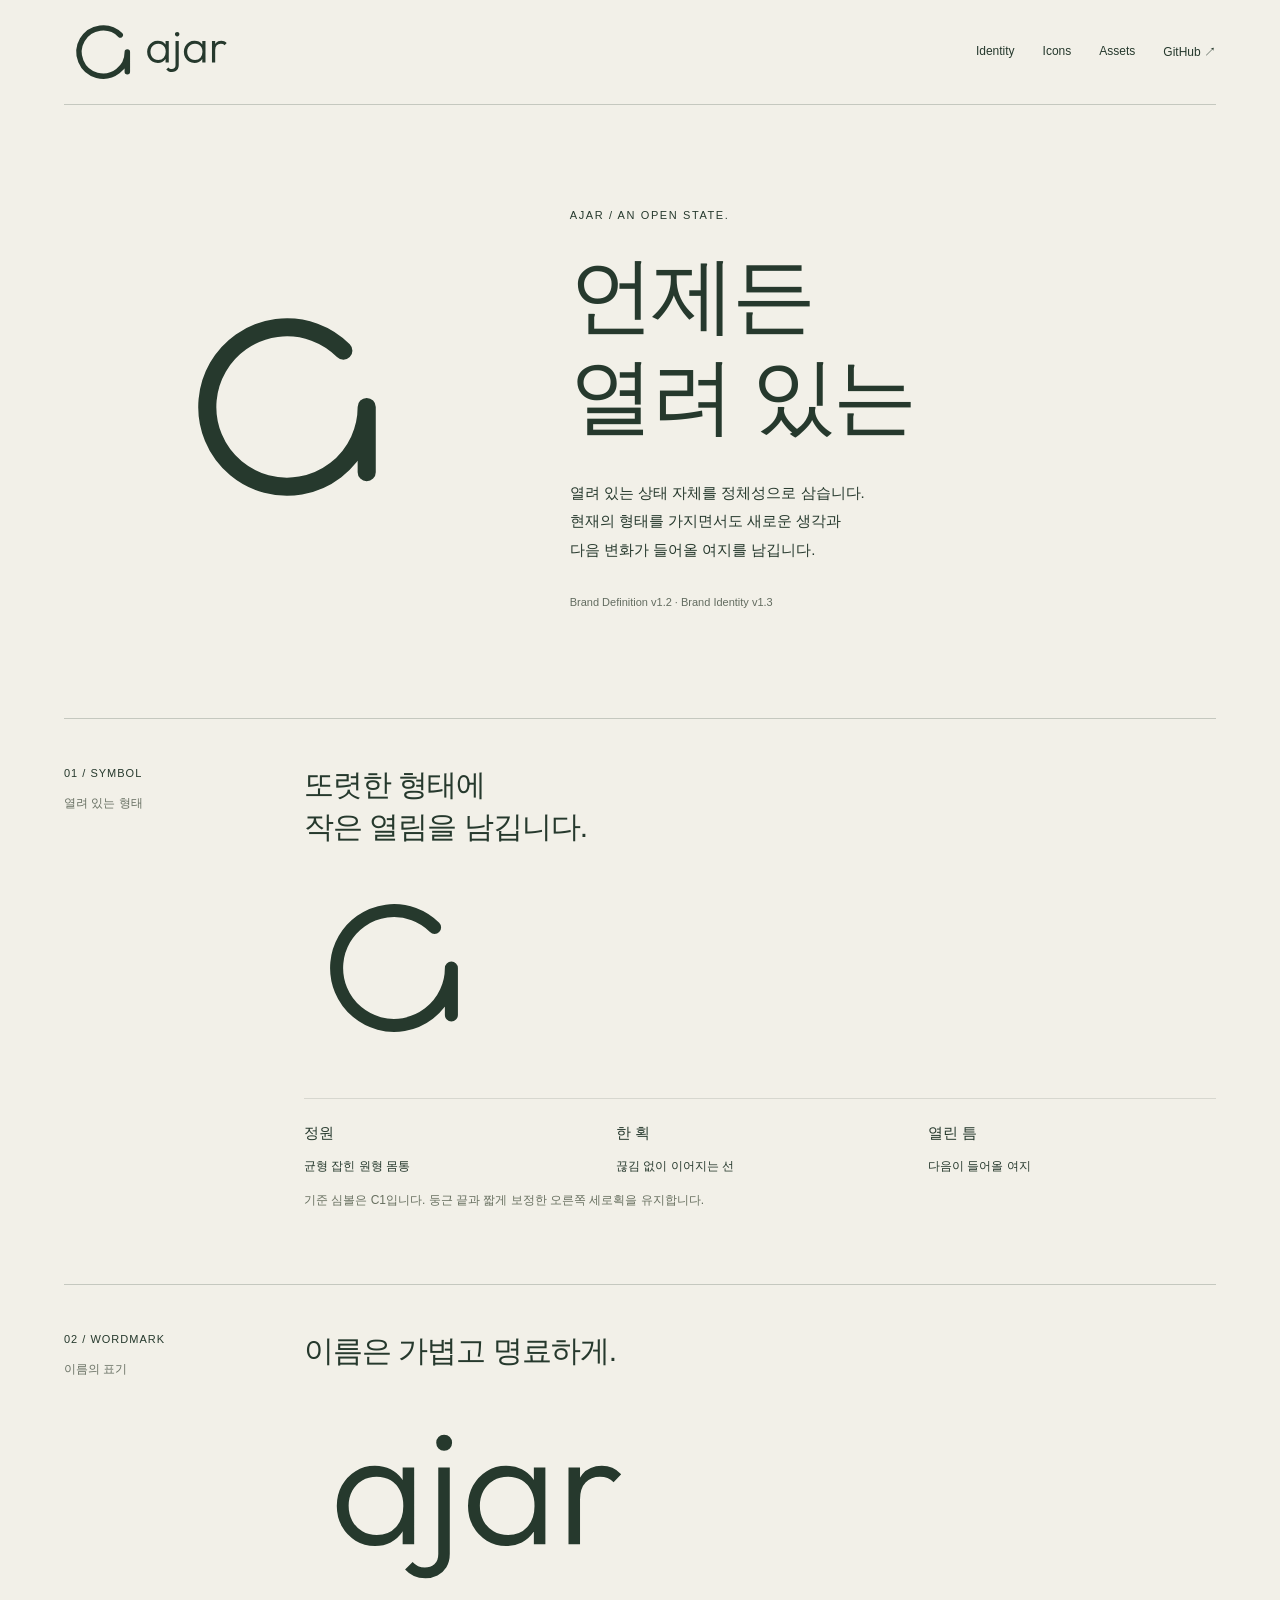
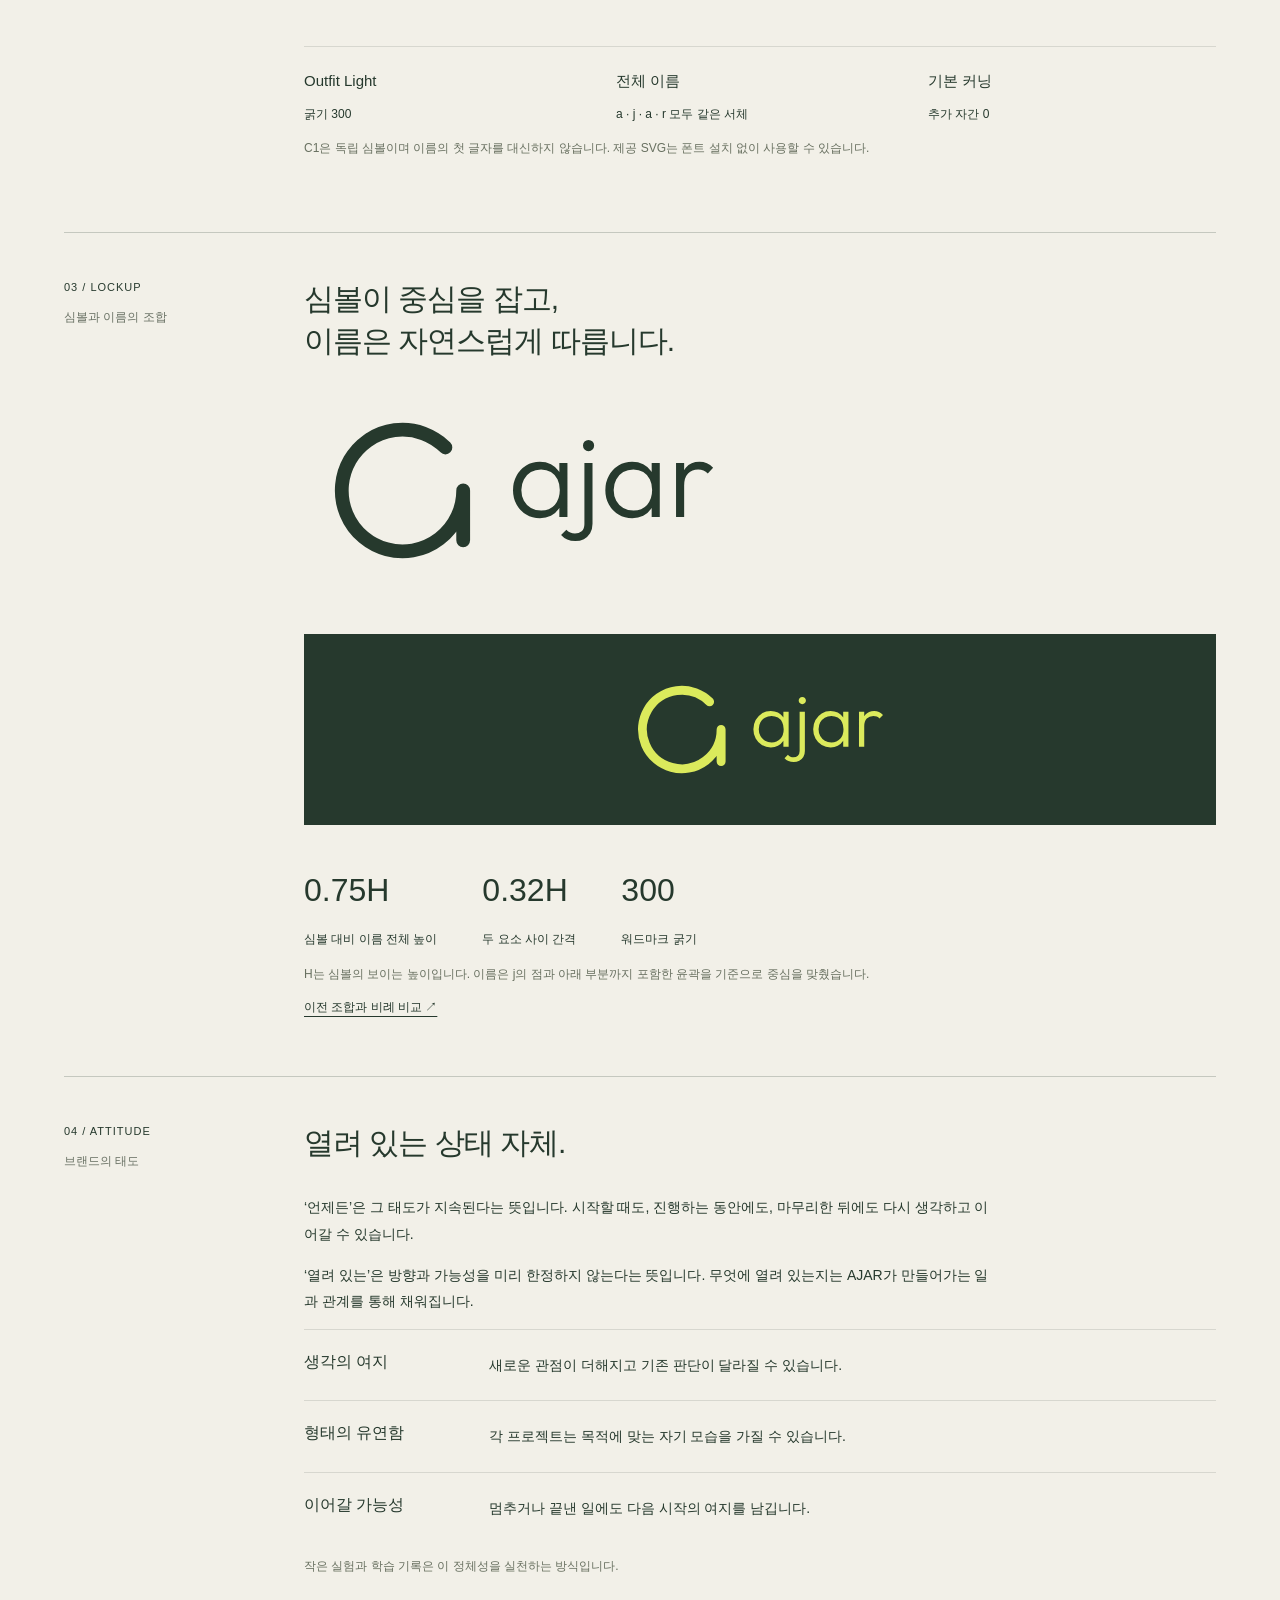
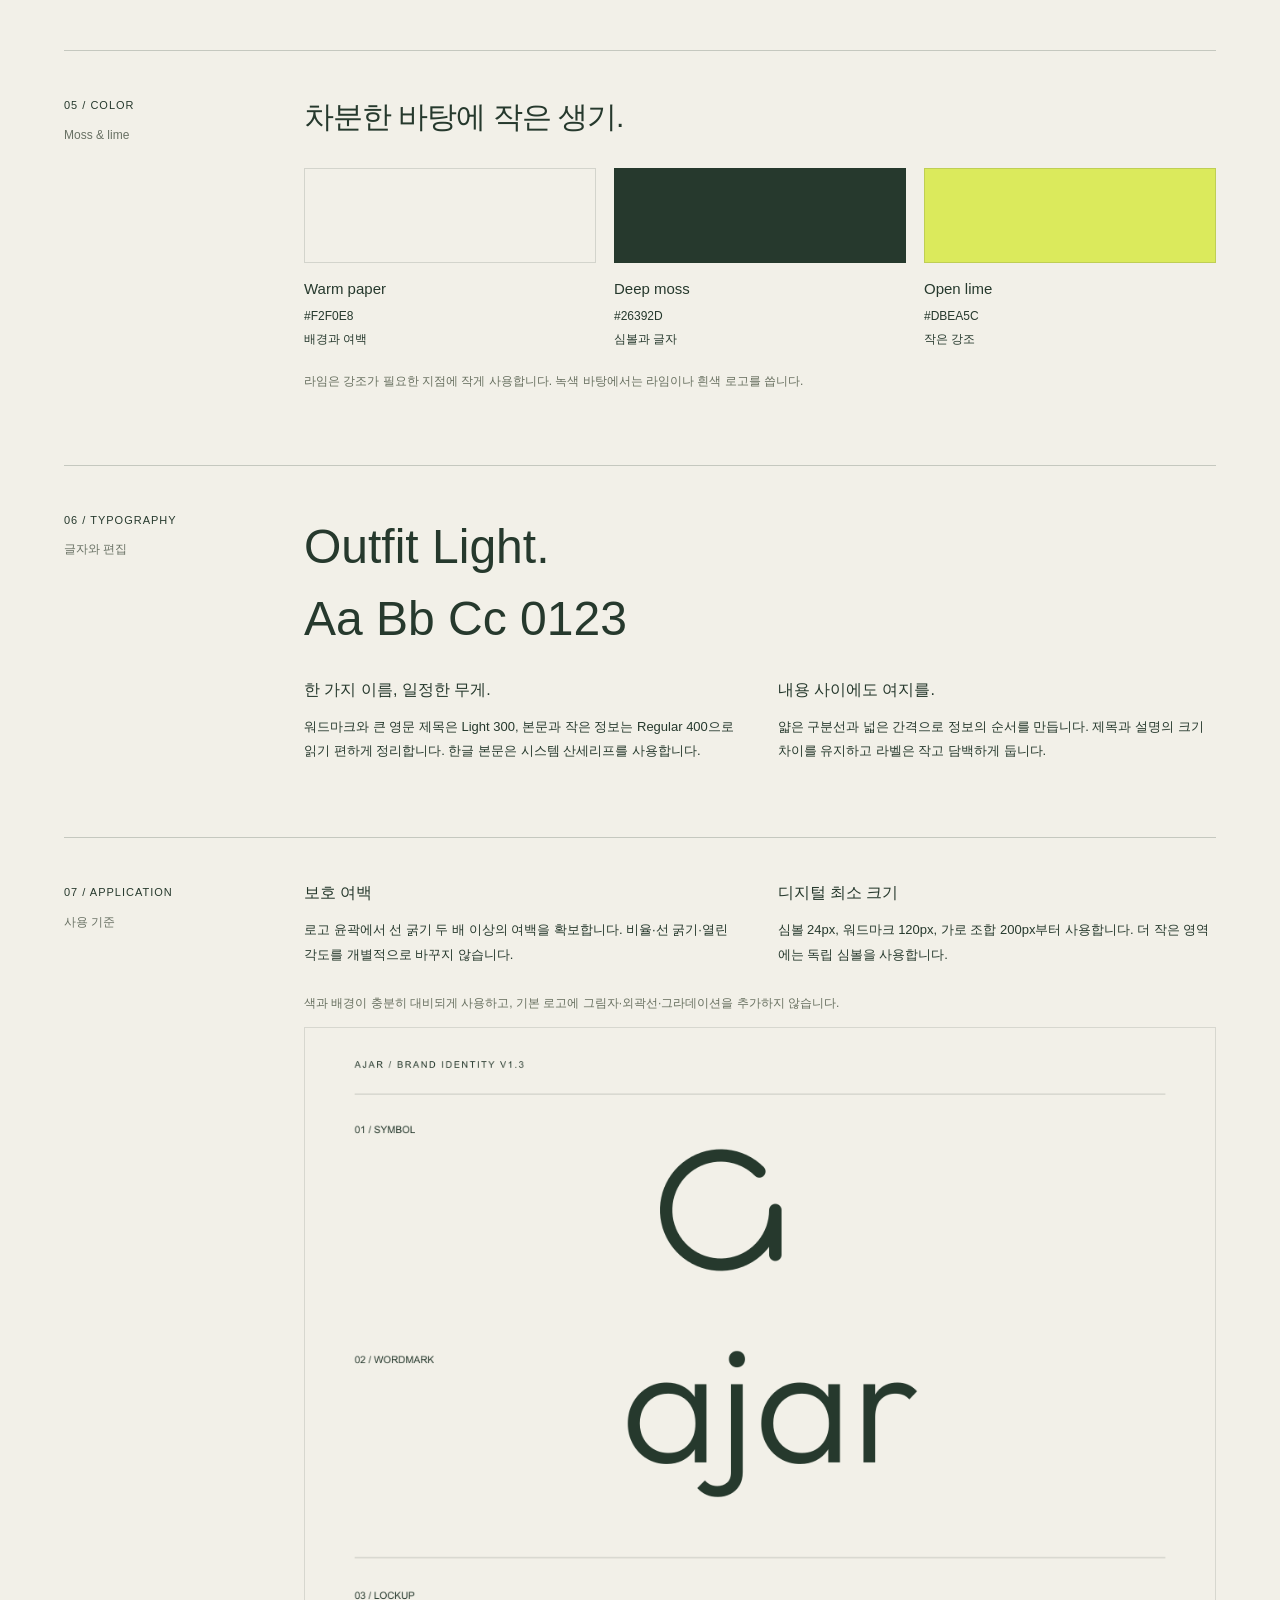
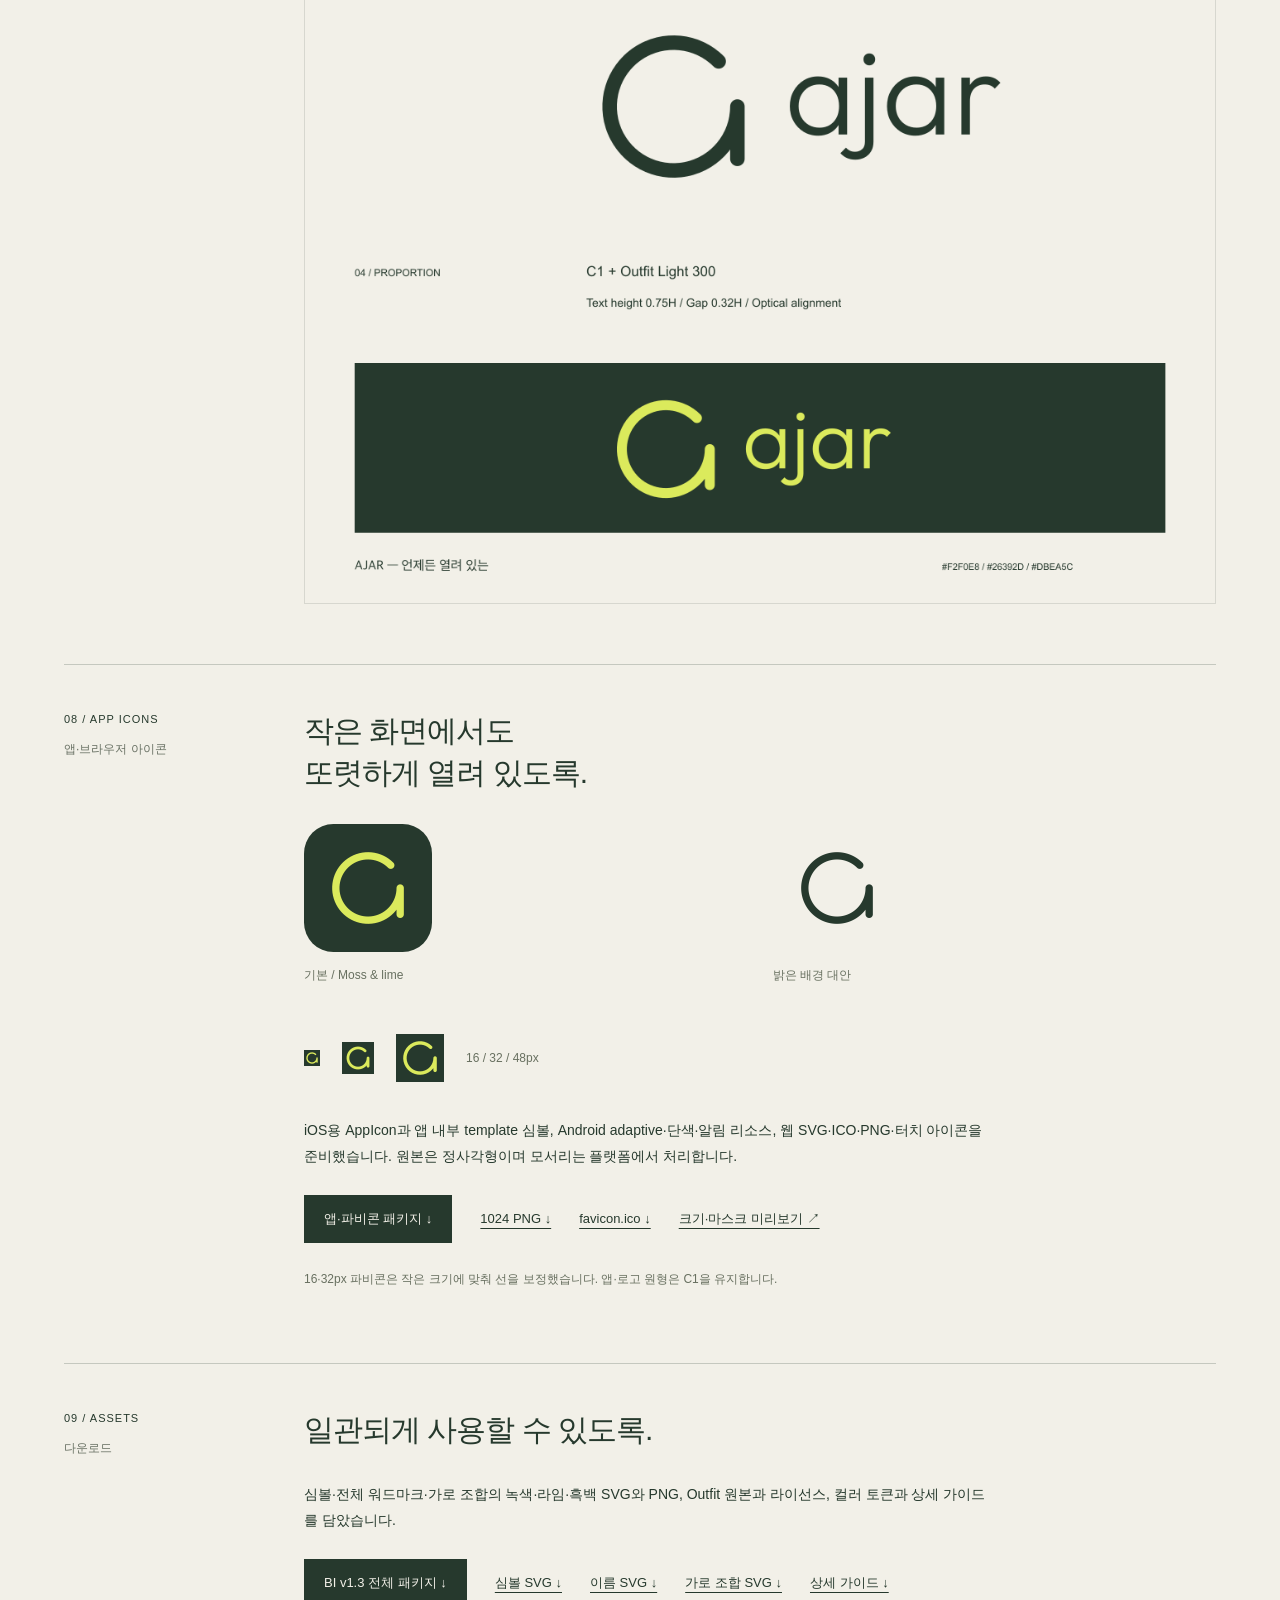
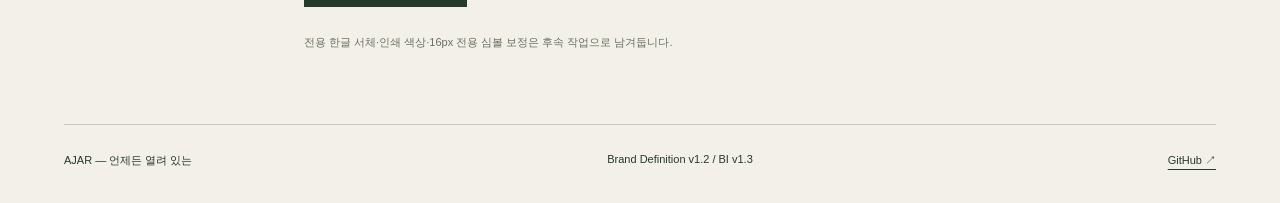
==== commit 68d23a2c: "Add AJAR app icon catalogs, adaptive resources and favicons" ====
--- a/docs/index.html
+++ b/docs/index.html
@@ -1,6 +1,7 @@
-<!doctype html><html lang="ko"><head><meta charset="utf-8"><meta name="viewport" content="width=device-width,initial-scale=1"><title>AJAR — 언제든 열려 있는</title><meta name="description" content="열려 있는 상태 자체를 정체성으로 삼는 AJAR. C1 심볼과 Outfit Light 300, 녹색·라임의 BI 가이드."><meta name="theme-color" content="#F2F0E8"><link rel="canonical" href="https://exgoya.github.io/ajar-core/"><link rel="icon" href="assets/bi/ajar-symbol-moss.svg" type="image/svg+xml"><style>
+<!doctype html><html lang="ko"><head><meta charset="utf-8"><meta name="viewport" content="width=device-width,initial-scale=1"><title>AJAR — 언제든 열려 있는</title><meta name="description" content="열려 있는 상태 자체를 정체성으로 삼는 AJAR. C1 심볼과 Outfit Light 300, 녹색·라임의 BI 가이드."><meta name="theme-color" content="#F2F0E8"><link rel="canonical" href="https://exgoya.github.io/ajar-core/"><link rel="icon" href="assets/bi/icons/web/favicon.ico" sizes="any"><link rel="icon" href="assets/bi/icons/web/favicon.svg" type="image/svg+xml"><link rel="icon" href="assets/bi/icons/web/favicon-32.png" sizes="32x32" type="image/png"><link rel="apple-touch-icon" href="assets/bi/icons/web/apple-touch-icon.png" sizes="180x180"><link rel="manifest" href="site.webmanifest"><meta name="apple-mobile-web-app-title" content="AJAR"><style>
 @font-face{font-family:Outfit;src:url("assets/bi/Outfit-Variable.ttf") format("truetype");font-weight:100 900;font-display:swap}*{box-sizing:border-box}html{scroll-behavior:smooth}body{margin:0;background:#F2F0E8;color:#26392D;font-family:Outfit,"Apple SD Gothic Neo","Malgun Gothic",sans-serif;font-weight:400}a{color:inherit;text-underline-offset:5px}img{max-width:100%;height:auto;display:block}header,main,footer{width:min(1240px,90%);margin:auto}header{display:flex;align-items:center;justify-content:space-between;min-height:105px;border-bottom:1px solid #26392d38}header img{width:175px}nav{display:flex;gap:28px;font-size:12px}nav a{text-decoration:none}.eyebrow{font-size:11px;letter-spacing:1.6px;text-transform:uppercase}.hero{display:grid;grid-template-columns:1fr 1.45fr;align-items:center;gap:60px;padding:100px 0 110px}.hero-symbol{width:250px;margin:0 auto}.hero h1{font-size:clamp(42px,6.8vw,84px);font-weight:300;line-height:1.2;letter-spacing:-3px;margin:22px 0 32px}.hero p{font-size:15px;line-height:1.9;max-width:500px}.hero small{display:block;font-size:11px;color:#636c60;margin-top:32px}.section{display:grid;grid-template-columns:190px minmax(0,1fr);gap:50px;border-top:1px solid #26392d38;padding:45px 0 60px;scroll-margin-top:25px}.section-label{font-size:11px;line-height:1.8;letter-spacing:1px}.section-label span{display:block;color:#697164;letter-spacing:0;font-size:12px;margin-top:9px}.section h2{font-size:30px;letter-spacing:-1px;font-weight:300;line-height:1.4;margin:0 0 30px}.section p{font-size:14px;line-height:1.9;max-width:690px}.large-symbol{width:180px;margin:10px 0 40px}.wordmark{width:350px;margin:0 0 35px}.spec-list{display:grid;grid-template-columns:repeat(3,1fr);gap:24px;border-top:1px solid #26392d22;padding-top:20px}.spec-list p{font-size:12px;margin:0}.spec-list b{display:block;font-size:15px;font-weight:400;margin-bottom:7px}.lockup{width:440px;margin:10px 0 45px}.dark-sample{padding:32px 25px;background:#26392D;display:flex;justify-content:center;align-items:center;min-height:165px;margin-bottom:35px}.dark-sample img{width:285px}.proportions{display:flex;gap:45px;flex-wrap:wrap}.proportions strong{display:block;font-size:32px;font-weight:300;margin-bottom:7px}.proportions p{font-size:12px;margin:0}.small{font-size:12px!important;color:#687060}.principle{display:grid;grid-template-columns:160px 1fr;gap:25px;padding:22px 0;border-top:1px solid #26392d22}.principle h3{font-size:16px;font-weight:400;margin:0}.principle p{font-size:14px;margin:0}.colors{display:grid;grid-template-columns:repeat(3,1fr);gap:18px}.color-sample{height:95px;border:1px solid #26392d26;margin-bottom:17px}.color strong{font-size:15px;font-weight:400}.color p{font-size:12px;margin:7px 0}.type-specimen{font-weight:300;font-size:clamp(26px,4vw,48px);line-height:1.5;margin-bottom:25px;overflow-wrap:anywhere}.type-specimen span{display:block}.details{display:grid;grid-template-columns:1fr 1fr;gap:35px}.details h3{font-size:16px;font-weight:400;margin:0 0 14px}.details p{font-size:13px}.downloads{display:flex;flex-wrap:wrap;gap:18px 28px;align-items:center;margin:25px 0}.downloads a{font-size:13px}.download-main{background:#26392D;color:#F2F0E8;padding:15px 20px;text-decoration:none}.application-board{width:100%;border:1px solid #26392d22}.row-link{font-size:12px}.source-note{font-size:11px!important;color:#687060}footer{display:flex;justify-content:space-between;gap:20px;flex-wrap:wrap;border-top:1px solid #26392d38;padding:28px 0 35px;font-size:11px}.skip{position:absolute;left:-9999px}.skip:focus{left:15px;top:15px;background:white;padding:10px;z-index:2}a:focus-visible{outline:2px solid #26392D;outline-offset:5px}@media(max-width:850px){.section{grid-template-columns:130px minmax(0,1fr);gap:25px}.hero{gap:25px;padding:75px 0}.hero-symbol{width:200px}.principle{grid-template-columns:1fr;gap:12px}}@media(max-width:600px){header{min-height:90px}header img{width:145px}nav{gap:15px;font-size:11px}nav .desktop{display:none}.hero{grid-template-columns:1fr;padding:50px 0 60px;gap:25px}.hero-symbol{width:145px;margin:0}.hero h1{letter-spacing:-1.7px;margin-top:15px}.hero small{margin-top:20px}.section{grid-template-columns:1fr;gap:25px;padding:28px 0 40px}.section-label span{display:inline;margin-left:10px}.section h2{font-size:26px}.large-symbol{width:145px}.spec-list{grid-template-columns:1fr;gap:16px}.colors{gap:12px}.color-sample{height:70px}.color strong{font-size:12px}.color p{font-size:11px}.details{grid-template-columns:1fr;gap:20px}.proportions{gap:28px}.dark-sample{padding:25px 15px;min-height:145px}.dark-sample img{width:240px}}@media(prefers-reduced-motion:reduce){html{scroll-behavior:auto}}
-</style></head><body><a class="skip" href="#bi-guide">BI 가이드로 건너뛰기</a><header><a href="#" aria-label="AJAR 처음으로"><img src="assets/bi/ajar-lockup-horizontal-moss.svg" alt="C1 심볼과 ajar 이름" width="175" height="78"></a><nav aria-label="주요 메뉴"><a href="#bi-guide">Identity</a><a href="#downloads">Assets</a><a class="desktop" href="https://github.com/exgoya/ajar-core">GitHub ↗</a></nav></header><main><section class="hero"><div><img class="hero-symbol" src="assets/bi/ajar-symbol-moss.svg" alt="열린 원형의 a 심볼" width="250" height="250"></div><div><span class="eyebrow">AJAR / An open state.</span><h1>언제든<br>열려 있는</h1><p>열려 있는 상태 자체를 정체성으로 삼습니다.<br>현재의 형태를 가지면서도 새로운 생각과<br>다음 변화가 들어올 여지를 남깁니다.</p><small>Brand Definition v1.2 · Brand Identity v1.3</small></div></section>
+.app-icon-variants{display:grid;grid-template-columns:1fr 1fr;gap:25px;margin:30px 0}.app-icon-example{width:128px;border-radius:23%}.micro-icons{display:flex;align-items:center;gap:22px;margin:35px 0}.micro-icons img{flex:none;max-width:none}@media(max-width:600px){.micro-icons{gap:15px}}
+</style></head><body><a class="skip" href="#bi-guide">BI 가이드로 건너뛰기</a><header><a href="#" aria-label="AJAR 처음으로"><img src="assets/bi/ajar-lockup-horizontal-moss.svg" alt="C1 심볼과 ajar 이름" width="175" height="78"></a><nav aria-label="주요 메뉴"><a href="#bi-guide">Identity</a><a href="#app-icons">Icons</a><a href="#downloads">Assets</a><a class="desktop" href="https://github.com/exgoya/ajar-core">GitHub ↗</a></nav></header><main><section class="hero"><div><img class="hero-symbol" src="assets/bi/ajar-symbol-moss.svg" alt="열린 원형의 a 심볼" width="250" height="250"></div><div><span class="eyebrow">AJAR / An open state.</span><h1>언제든<br>열려 있는</h1><p>열려 있는 상태 자체를 정체성으로 삼습니다.<br>현재의 형태를 가지면서도 새로운 생각과<br>다음 변화가 들어올 여지를 남깁니다.</p><small>Brand Definition v1.2 · Brand Identity v1.3</small></div></section>
 <section class="section" id="bi-guide"><div class="section-label">01 / SYMBOL<span>열려 있는 형태</span></div><div><h2>또렷한 형태에<br>작은 열림을 남깁니다.</h2><img class="large-symbol" src="assets/bi/ajar-symbol-moss.svg" alt="C1 독립 심볼" width="180" height="180"><div class="spec-list"><p><b>정원</b>균형 잡힌 원형 몸통</p><p><b>한 획</b>끊김 없이 이어지는 선</p><p><b>열린 틈</b>다음이 들어올 여지</p></div><p class="small">기준 심볼은 C1입니다. 둥근 끝과 짧게 보정한 오른쪽 세로획을 유지합니다.</p></div></section>
 <section class="section" id="wordmark"><div class="section-label">02 / WORDMARK<span>이름의 표기</span></div><div><h2>이름은 가볍고 명료하게.</h2><img class="wordmark" src="assets/bi/ajar-wordmark-moss.svg" alt="Outfit Light 300으로 쓴 ajar 전체 이름" width="350" height="209"><div class="spec-list"><p><b>Outfit Light</b>굵기 300</p><p><b>전체 이름</b>a · j · a · r 모두 같은 서체</p><p><b>기본 커닝</b>추가 자간 0</p></div><p class="small">C1은 독립 심볼이며 이름의 첫 글자를 대신하지 않습니다. 제공 SVG는 폰트 설치 없이 사용할 수 있습니다.</p></div></section>
 <section class="section" id="lockup"><div class="section-label">03 / LOCKUP<span>심볼과 이름의 조합</span></div><div><h2>심볼이 중심을 잡고,<br>이름은 자연스럽게 따릅니다.</h2><img class="lockup" src="assets/bi/ajar-lockup-horizontal-moss.svg" alt="이름을 작고 가볍게 배치한 기본 가로 조합" width="440" height="197"><div class="dark-sample"><img src="assets/bi/ajar-lockup-horizontal-lime.svg" alt="녹색 바탕 위 라임색 가로 조합" width="285" height="128"></div><div class="proportions"><p><strong>0.75H</strong>심볼 대비 이름 전체 높이</p><p><strong>0.32H</strong>두 요소 사이 간격</p><p><strong>300</strong>워드마크 굵기</p></div><p class="small">H는 심볼의 보이는 높이입니다. 이름은 j의 점과 아래 부분까지 포함한 윤곽을 기준으로 중심을 맞췄습니다.</p><a class="row-link" href="lockup-study.html">이전 조합과 비례 비교 ↗</a></div></section>
@@ -8,4 +9,4 @@
 <section class="section" id="color"><div class="section-label">05 / COLOR<span>Moss & lime</span></div><div><h2>차분한 바탕에 작은 생기.</h2><div class="colors"><div class="color"><div class="color-sample" style="background:#F2F0E8"></div><strong>Warm paper</strong><p>#F2F0E8<br>배경과 여백</p></div><div class="color"><div class="color-sample" style="background:#26392D"></div><strong>Deep moss</strong><p>#26392D<br>심볼과 글자</p></div><div class="color"><div class="color-sample" style="background:#DBEA5C"></div><strong>Open lime</strong><p>#DBEA5C<br>작은 강조</p></div></div><p class="small">라임은 강조가 필요한 지점에 작게 사용합니다. 녹색 바탕에서는 라임이나 흰색 로고를 씁니다.</p></div></section>
 <section class="section" id="type"><div class="section-label">06 / TYPOGRAPHY<span>글자와 편집</span></div><div><div class="type-specimen"><span>Outfit Light.</span><span>Aa Bb Cc 0123</span></div><div class="details"><div><h3>한 가지 이름, 일정한 무게.</h3><p>워드마크와 큰 영문 제목은 Light 300, 본문과 작은 정보는 Regular 400으로 읽기 편하게 정리합니다. 한글 본문은 시스템 산세리프를 사용합니다.</p></div><div><h3>내용 사이에도 여지를.</h3><p>얇은 구분선과 넓은 간격으로 정보의 순서를 만듭니다. 제목과 설명의 크기 차이를 유지하고 라벨은 작고 담백하게 둡니다.</p></div></div></div></section>
 <section class="section" id="usage"><div class="section-label">07 / APPLICATION<span>사용 기준</span></div><div><div class="details"><div><h3>보호 여백</h3><p>로고 윤곽에서 선 굵기 두 배 이상의 여백을 확보합니다. 비율·선 굵기·열린 각도를 개별적으로 바꾸지 않습니다.</p></div><div><h3>디지털 최소 크기</h3><p>심볼 24px, 워드마크 120px, 가로 조합 200px부터 사용합니다. 더 작은 영역에는 독립 심볼을 사용합니다.</p></div></div><p class="small">색과 배경이 충분히 대비되게 사용하고, 기본 로고에 그림자·외곽선·그라데이션을 추가하지 않습니다.</p><a href="assets/bi/ajar-bi-overview.png"><img class="application-board" src="assets/bi/ajar-bi-overview.png" alt="BI v1.3 심볼·워드마크·조합과 역상 사용을 정리한 보드" width="1100" height="1420" loading="lazy"></a></div></section>
-<section class="section" id="downloads"><div class="section-label">08 / ASSETS<span>다운로드</span></div><div><h2>일관되게 사용할 수 있도록.</h2><p>심볼·전체 워드마크·가로 조합의 녹색·라임·흑백 SVG와 PNG, Outfit 원본과 라이선스, 컬러 토큰과 상세 가이드를 담았습니다.</p><div class="downloads"><a class="download-main" href="downloads/ajar-bi-v1.zip" download>BI v1.3 전체 패키지 ↓</a><a href="assets/bi/ajar-symbol-moss.svg" download>심볼 SVG ↓</a><a href="assets/bi/ajar-wordmark-moss.svg" download>이름 SVG ↓</a><a href="assets/bi/ajar-lockup-horizontal-moss.svg" download>가로 조합 SVG ↓</a><a href="downloads/ajar-bi-guide.md" download>상세 가이드 ↓</a></div><p class="source-note">전용 한글 서체·인쇄 색상·16px 전용 심볼 보정은 후속 작업으로 남겨둡니다.</p></div></section></main><footer><span>AJAR — 언제든 열려 있는</span><span>Brand Definition v1.2 / BI v1.3</span><a href="https://github.com/exgoya/ajar-core">GitHub ↗</a></footer></body></html>+<section class="section" id="app-icons"><div class="section-label">08 / APP ICONS<span>앱·브라우저 아이콘</span></div><div><h2>작은 화면에서도<br>또렷하게 열려 있도록.</h2><div class="app-icon-variants"><div><img class="app-icon-example" src="assets/bi/icons/master/ajar-app-icon-256.png" alt="녹색 바탕 라임 심볼의 앱 아이콘 마스크 미리보기" width="128" height="128"><p class="small">기본 / Moss & lime</p></div><div><img class="app-icon-example" src="assets/bi/icons/master/ajar-app-icon-light-1024.png" alt="밝은 바탕 녹색 심볼의 앱 아이콘 마스크 미리보기" width="128" height="128"><p class="small">밝은 배경 대안</p></div></div><div class="micro-icons"><img src="assets/bi/icons/web/favicon-16.png" alt="16px 파비콘" width="16" height="16"><img src="assets/bi/icons/web/favicon-32.png" alt="32px 파비콘" width="32" height="32"><img src="assets/bi/icons/web/favicon-48.png" alt="48px 파비콘" width="48" height="48"><span class="small">16 / 32 / 48px</span></div><p>iOS용 AppIcon과 앱 내부 template 심볼, Android adaptive·단색·알림 리소스, 웹 SVG·ICO·PNG·터치 아이콘을 준비했습니다. 원본은 정사각형이며 모서리는 플랫폼에서 처리합니다.</p><div class="downloads"><a class="download-main" href="downloads/ajar-app-icons.zip" download>앱·파비콘 패키지 ↓</a><a href="assets/bi/icons/master/ajar-app-icon-1024.png" download>1024 PNG ↓</a><a href="assets/bi/icons/web/favicon.ico" download>favicon.ico ↓</a><a href="assets/bi/icons/ajar-icons-preview.png">크기·마스크 미리보기 ↗</a></div><p class="small">16·32px 파비콘은 작은 크기에 맞춰 선을 보정했습니다. 앱·로고 원형은 C1을 유지합니다.</p></div></section><section class="section" id="downloads"><div class="section-label">09 / ASSETS<span>다운로드</span></div><div><h2>일관되게 사용할 수 있도록.</h2><p>심볼·전체 워드마크·가로 조합의 녹색·라임·흑백 SVG와 PNG, Outfit 원본과 라이선스, 컬러 토큰과 상세 가이드를 담았습니다.</p><div class="downloads"><a class="download-main" href="downloads/ajar-bi-v1.zip" download>BI v1.3 전체 패키지 ↓</a><a href="assets/bi/ajar-symbol-moss.svg" download>심볼 SVG ↓</a><a href="assets/bi/ajar-wordmark-moss.svg" download>이름 SVG ↓</a><a href="assets/bi/ajar-lockup-horizontal-moss.svg" download>가로 조합 SVG ↓</a><a href="downloads/ajar-bi-guide.md" download>상세 가이드 ↓</a></div><p class="source-note">전용 한글 서체·인쇄 색상·16px 전용 심볼 보정은 후속 작업으로 남겨둡니다.</p></div></section></main><footer><span>AJAR — 언제든 열려 있는</span><span>Brand Definition v1.2 / BI v1.3</span><a href="https://github.com/exgoya/ajar-core">GitHub ↗</a></footer></body></html>
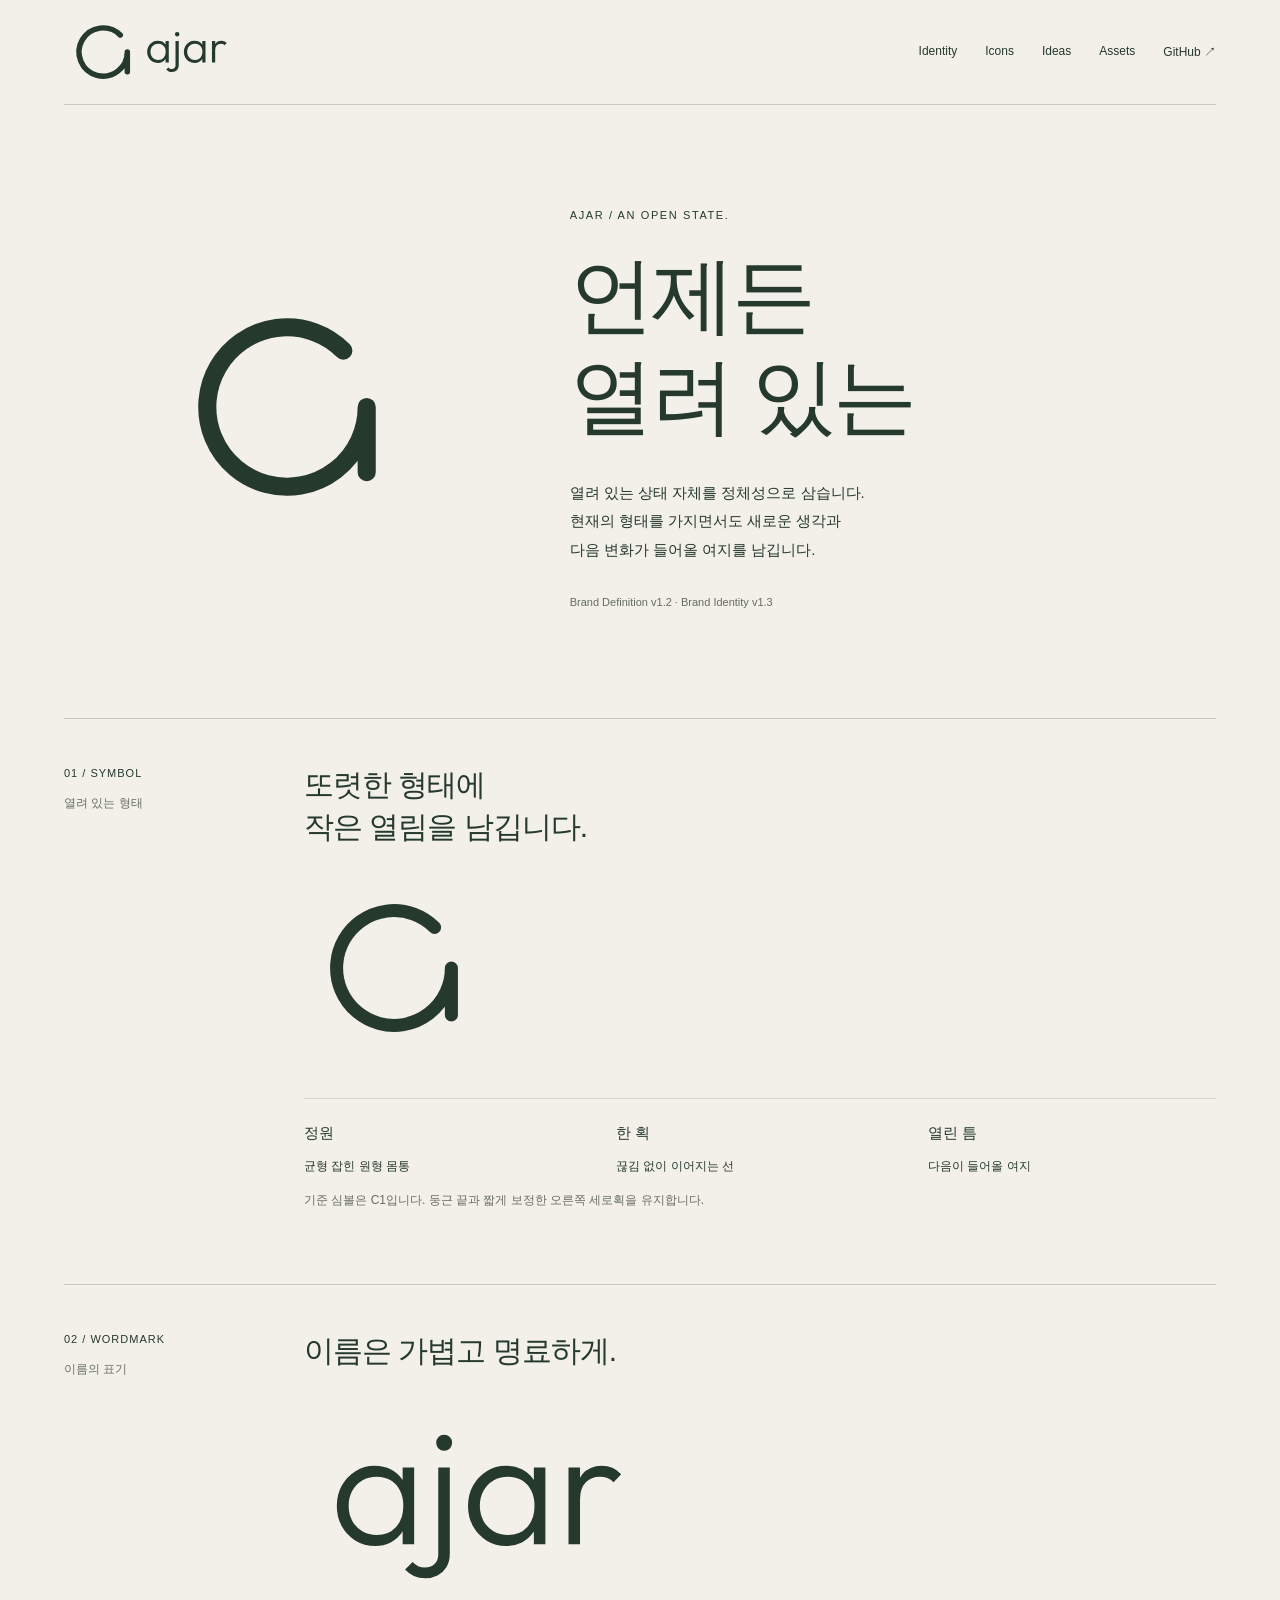
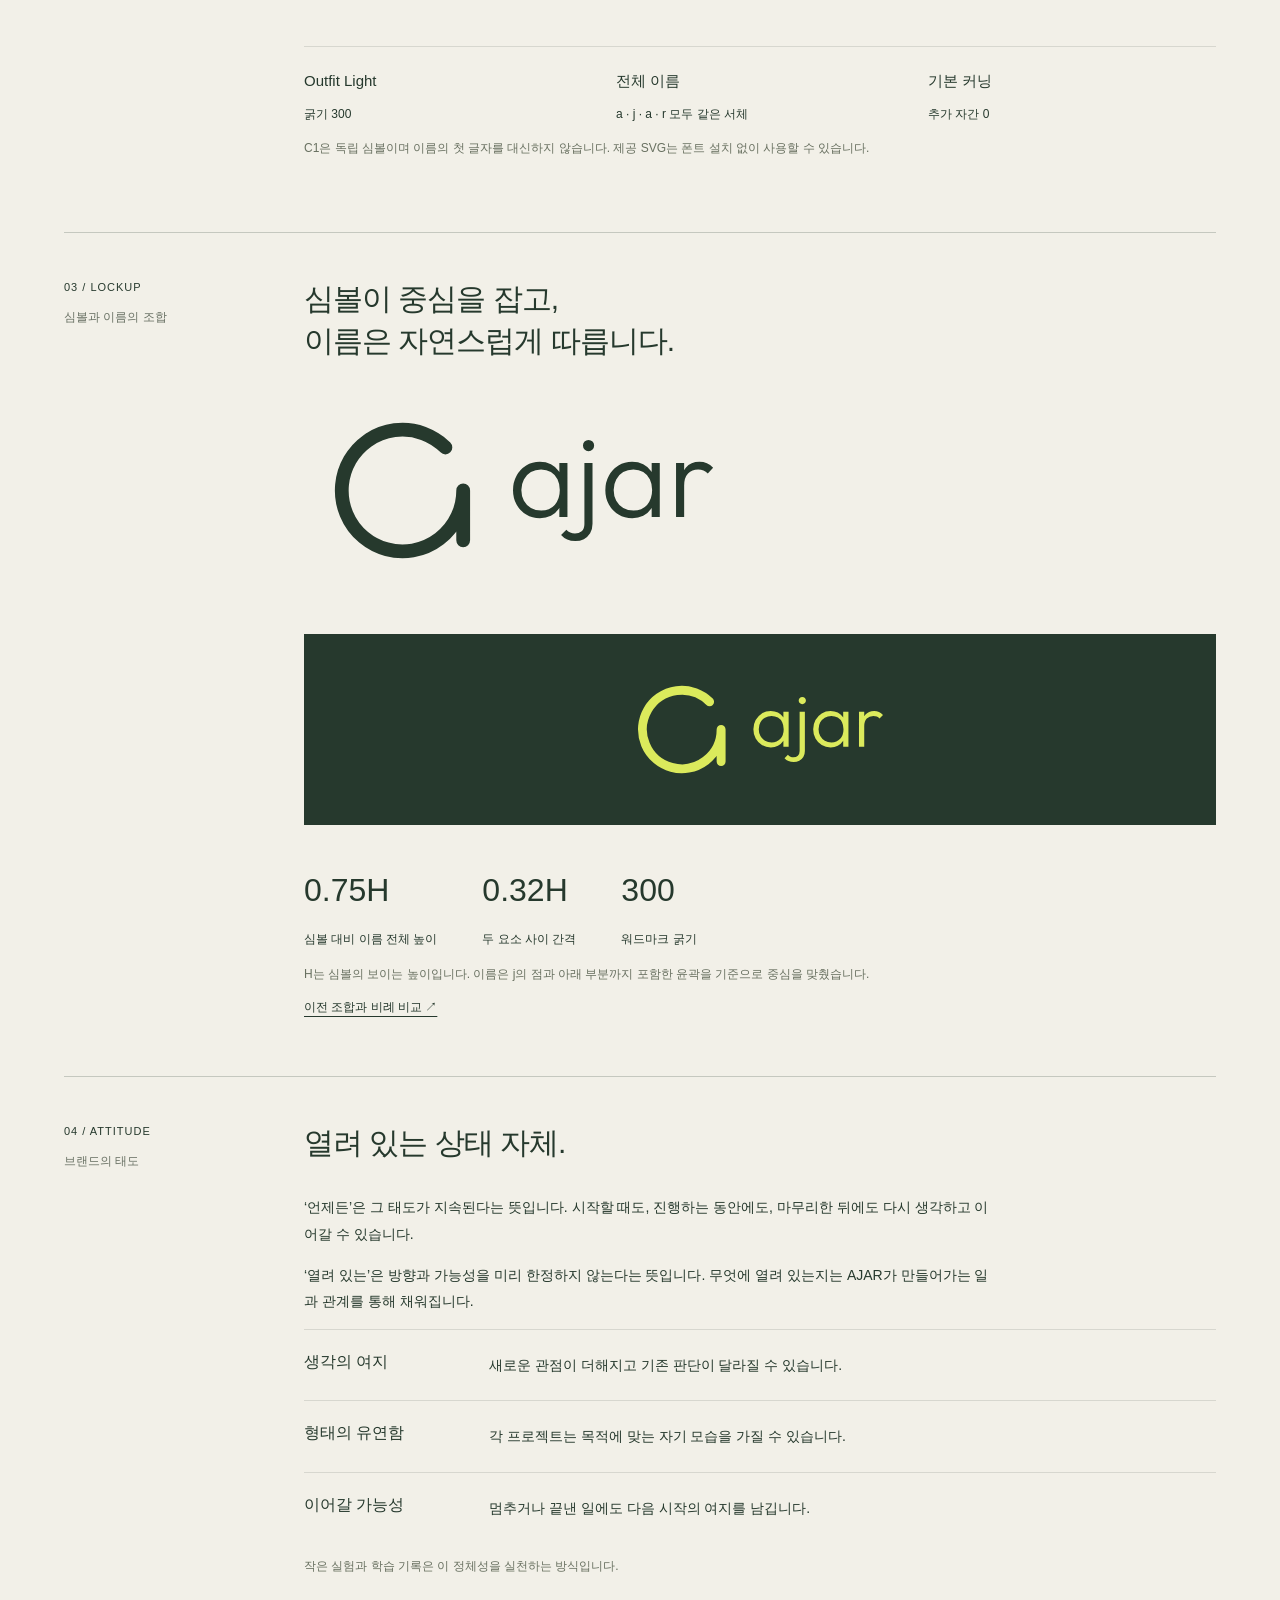
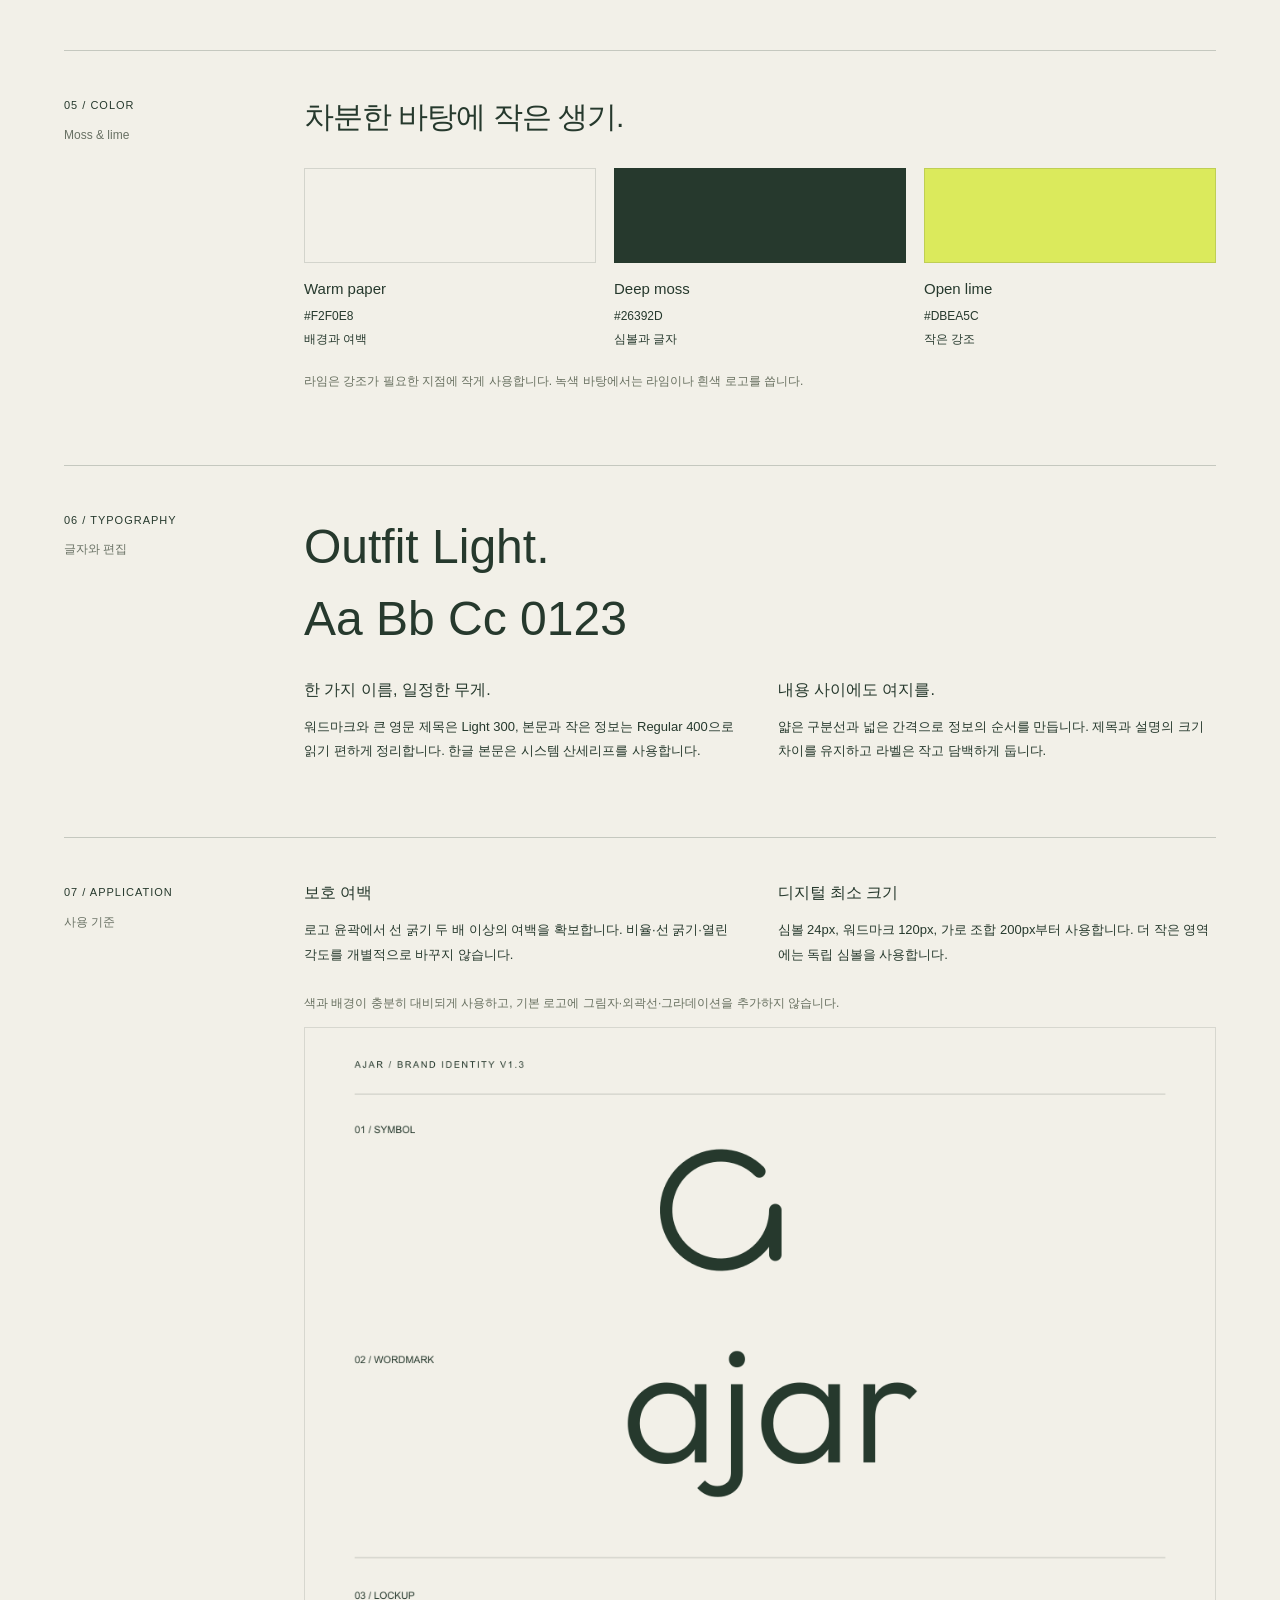
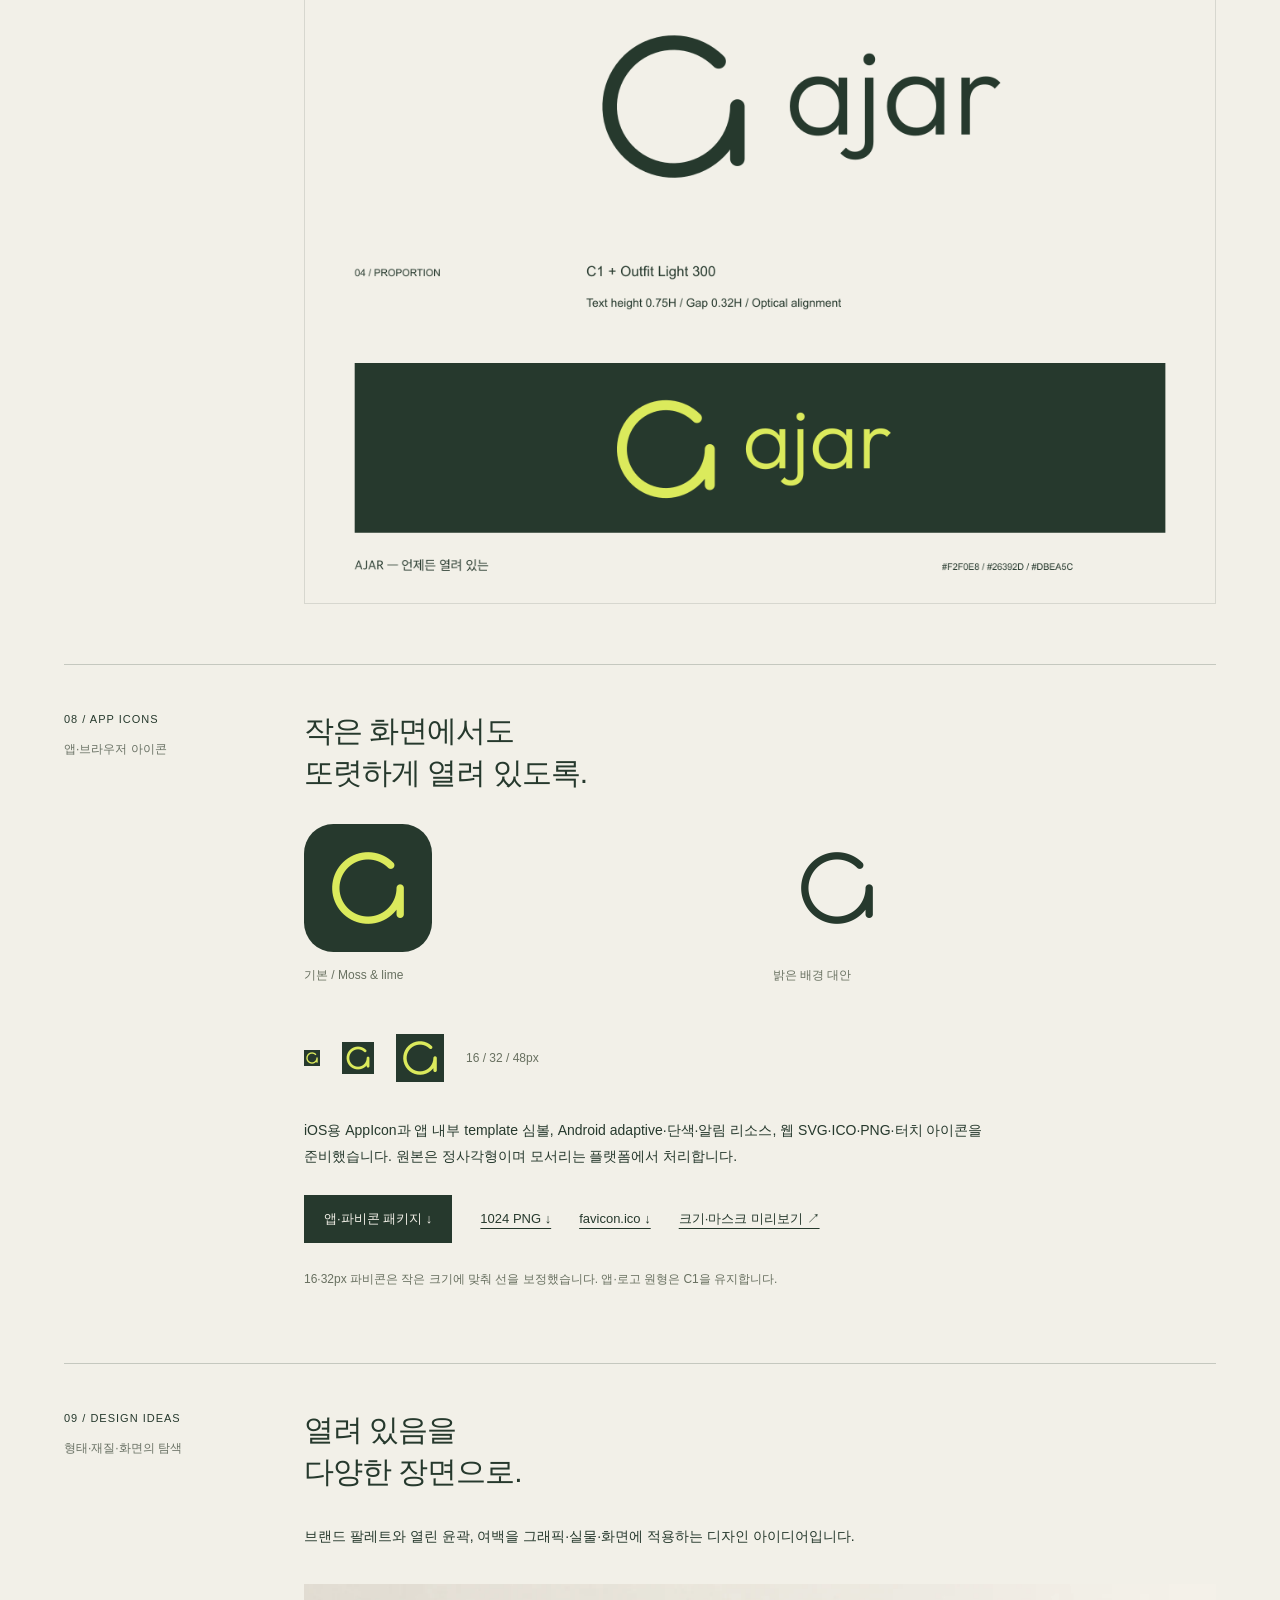
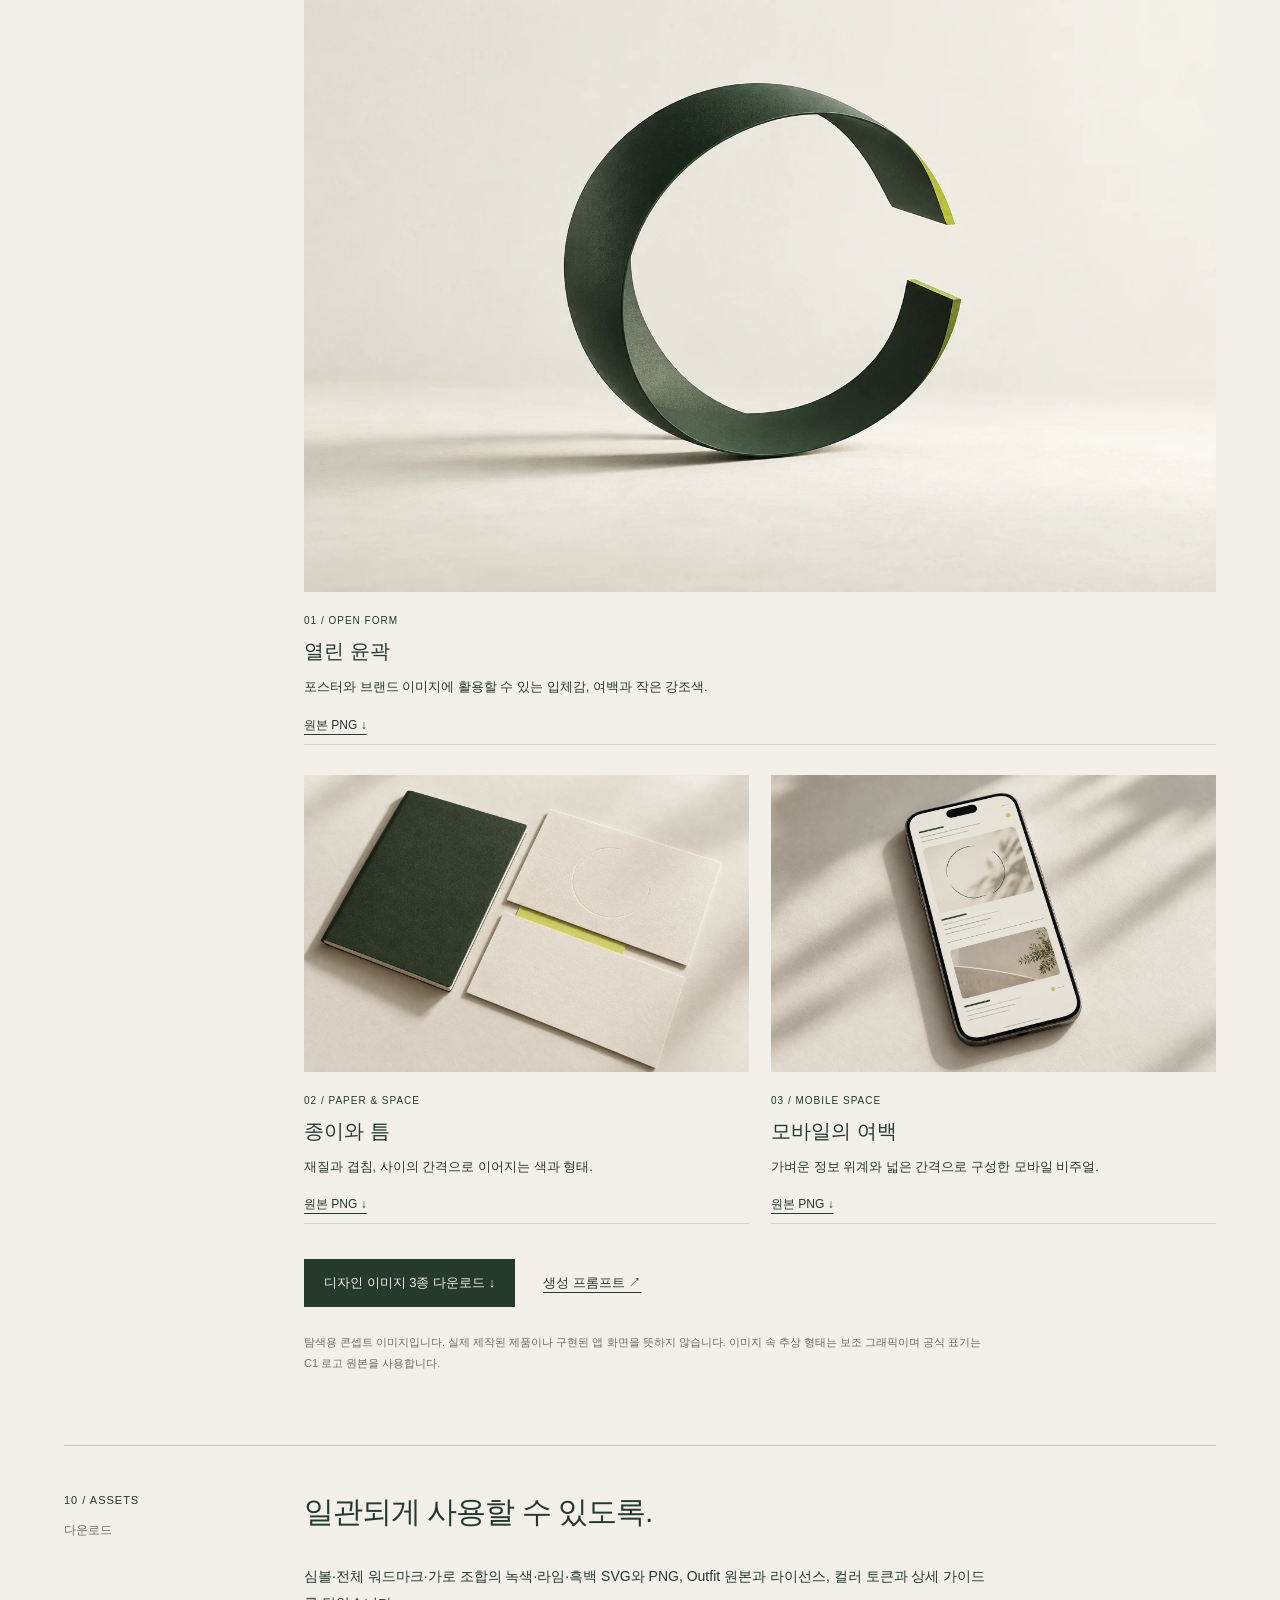
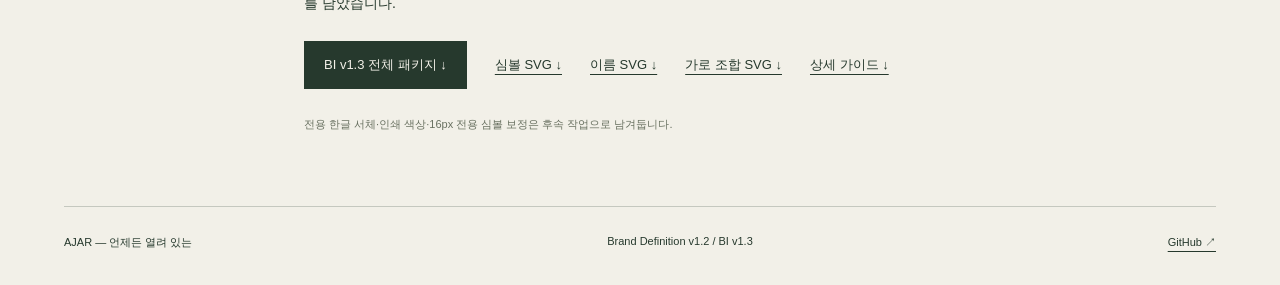
==== commit 37aabfc6: "Add AJAR design concept images and public gallery" ====
--- a/docs/index.html
+++ b/docs/index.html
@@ -1,7 +1,8 @@
 <!doctype html><html lang="ko"><head><meta charset="utf-8"><meta name="viewport" content="width=device-width,initial-scale=1"><title>AJAR — 언제든 열려 있는</title><meta name="description" content="열려 있는 상태 자체를 정체성으로 삼는 AJAR. C1 심볼과 Outfit Light 300, 녹색·라임의 BI 가이드."><meta name="theme-color" content="#F2F0E8"><link rel="canonical" href="https://exgoya.github.io/ajar-core/"><link rel="icon" href="assets/bi/icons/web/favicon.ico" sizes="any"><link rel="icon" href="assets/bi/icons/web/favicon.svg" type="image/svg+xml"><link rel="icon" href="assets/bi/icons/web/favicon-32.png" sizes="32x32" type="image/png"><link rel="apple-touch-icon" href="assets/bi/icons/web/apple-touch-icon.png" sizes="180x180"><link rel="manifest" href="site.webmanifest"><meta name="apple-mobile-web-app-title" content="AJAR"><style>
 @font-face{font-family:Outfit;src:url("assets/bi/Outfit-Variable.ttf") format("truetype");font-weight:100 900;font-display:swap}*{box-sizing:border-box}html{scroll-behavior:smooth}body{margin:0;background:#F2F0E8;color:#26392D;font-family:Outfit,"Apple SD Gothic Neo","Malgun Gothic",sans-serif;font-weight:400}a{color:inherit;text-underline-offset:5px}img{max-width:100%;height:auto;display:block}header,main,footer{width:min(1240px,90%);margin:auto}header{display:flex;align-items:center;justify-content:space-between;min-height:105px;border-bottom:1px solid #26392d38}header img{width:175px}nav{display:flex;gap:28px;font-size:12px}nav a{text-decoration:none}.eyebrow{font-size:11px;letter-spacing:1.6px;text-transform:uppercase}.hero{display:grid;grid-template-columns:1fr 1.45fr;align-items:center;gap:60px;padding:100px 0 110px}.hero-symbol{width:250px;margin:0 auto}.hero h1{font-size:clamp(42px,6.8vw,84px);font-weight:300;line-height:1.2;letter-spacing:-3px;margin:22px 0 32px}.hero p{font-size:15px;line-height:1.9;max-width:500px}.hero small{display:block;font-size:11px;color:#636c60;margin-top:32px}.section{display:grid;grid-template-columns:190px minmax(0,1fr);gap:50px;border-top:1px solid #26392d38;padding:45px 0 60px;scroll-margin-top:25px}.section-label{font-size:11px;line-height:1.8;letter-spacing:1px}.section-label span{display:block;color:#697164;letter-spacing:0;font-size:12px;margin-top:9px}.section h2{font-size:30px;letter-spacing:-1px;font-weight:300;line-height:1.4;margin:0 0 30px}.section p{font-size:14px;line-height:1.9;max-width:690px}.large-symbol{width:180px;margin:10px 0 40px}.wordmark{width:350px;margin:0 0 35px}.spec-list{display:grid;grid-template-columns:repeat(3,1fr);gap:24px;border-top:1px solid #26392d22;padding-top:20px}.spec-list p{font-size:12px;margin:0}.spec-list b{display:block;font-size:15px;font-weight:400;margin-bottom:7px}.lockup{width:440px;margin:10px 0 45px}.dark-sample{padding:32px 25px;background:#26392D;display:flex;justify-content:center;align-items:center;min-height:165px;margin-bottom:35px}.dark-sample img{width:285px}.proportions{display:flex;gap:45px;flex-wrap:wrap}.proportions strong{display:block;font-size:32px;font-weight:300;margin-bottom:7px}.proportions p{font-size:12px;margin:0}.small{font-size:12px!important;color:#687060}.principle{display:grid;grid-template-columns:160px 1fr;gap:25px;padding:22px 0;border-top:1px solid #26392d22}.principle h3{font-size:16px;font-weight:400;margin:0}.principle p{font-size:14px;margin:0}.colors{display:grid;grid-template-columns:repeat(3,1fr);gap:18px}.color-sample{height:95px;border:1px solid #26392d26;margin-bottom:17px}.color strong{font-size:15px;font-weight:400}.color p{font-size:12px;margin:7px 0}.type-specimen{font-weight:300;font-size:clamp(26px,4vw,48px);line-height:1.5;margin-bottom:25px;overflow-wrap:anywhere}.type-specimen span{display:block}.details{display:grid;grid-template-columns:1fr 1fr;gap:35px}.details h3{font-size:16px;font-weight:400;margin:0 0 14px}.details p{font-size:13px}.downloads{display:flex;flex-wrap:wrap;gap:18px 28px;align-items:center;margin:25px 0}.downloads a{font-size:13px}.download-main{background:#26392D;color:#F2F0E8;padding:15px 20px;text-decoration:none}.application-board{width:100%;border:1px solid #26392d22}.row-link{font-size:12px}.source-note{font-size:11px!important;color:#687060}footer{display:flex;justify-content:space-between;gap:20px;flex-wrap:wrap;border-top:1px solid #26392d38;padding:28px 0 35px;font-size:11px}.skip{position:absolute;left:-9999px}.skip:focus{left:15px;top:15px;background:white;padding:10px;z-index:2}a:focus-visible{outline:2px solid #26392D;outline-offset:5px}@media(max-width:850px){.section{grid-template-columns:130px minmax(0,1fr);gap:25px}.hero{gap:25px;padding:75px 0}.hero-symbol{width:200px}.principle{grid-template-columns:1fr;gap:12px}}@media(max-width:600px){header{min-height:90px}header img{width:145px}nav{gap:15px;font-size:11px}nav .desktop{display:none}.hero{grid-template-columns:1fr;padding:50px 0 60px;gap:25px}.hero-symbol{width:145px;margin:0}.hero h1{letter-spacing:-1.7px;margin-top:15px}.hero small{margin-top:20px}.section{grid-template-columns:1fr;gap:25px;padding:28px 0 40px}.section-label span{display:inline;margin-left:10px}.section h2{font-size:26px}.large-symbol{width:145px}.spec-list{grid-template-columns:1fr;gap:16px}.colors{gap:12px}.color-sample{height:70px}.color strong{font-size:12px}.color p{font-size:11px}.details{grid-template-columns:1fr;gap:20px}.proportions{gap:28px}.dark-sample{padding:25px 15px;min-height:145px}.dark-sample img{width:240px}}@media(prefers-reduced-motion:reduce){html{scroll-behavior:auto}}
 .app-icon-variants{display:grid;grid-template-columns:1fr 1fr;gap:25px;margin:30px 0}.app-icon-example{width:128px;border-radius:23%}.micro-icons{display:flex;align-items:center;gap:22px;margin:35px 0}.micro-icons img{flex:none;max-width:none}@media(max-width:600px){.micro-icons{gap:15px}}
-</style></head><body><a class="skip" href="#bi-guide">BI 가이드로 건너뛰기</a><header><a href="#" aria-label="AJAR 처음으로"><img src="assets/bi/ajar-lockup-horizontal-moss.svg" alt="C1 심볼과 ajar 이름" width="175" height="78"></a><nav aria-label="주요 메뉴"><a href="#bi-guide">Identity</a><a href="#app-icons">Icons</a><a href="#downloads">Assets</a><a class="desktop" href="https://github.com/exgoya/ajar-core">GitHub ↗</a></nav></header><main><section class="hero"><div><img class="hero-symbol" src="assets/bi/ajar-symbol-moss.svg" alt="열린 원형의 a 심볼" width="250" height="250"></div><div><span class="eyebrow">AJAR / An open state.</span><h1>언제든<br>열려 있는</h1><p>열려 있는 상태 자체를 정체성으로 삼습니다.<br>현재의 형태를 가지면서도 새로운 생각과<br>다음 변화가 들어올 여지를 남깁니다.</p><small>Brand Definition v1.2 · Brand Identity v1.3</small></div></section>
+.idea-gallery{display:grid;grid-template-columns:repeat(2,minmax(0,1fr));gap:30px 22px;margin:35px 0}.idea-gallery figure{margin:0;min-width:0}.idea-gallery figure:first-child{grid-column:1/-1}.idea-gallery img{width:100%;height:auto}.idea-gallery figcaption{padding:18px 0 10px;border-bottom:1px solid #26392d26}.idea-gallery figcaption span{font-size:10px;letter-spacing:1px}.idea-gallery h3{font-size:20px;font-weight:300;margin:10px 0}.idea-gallery figcaption p{font-size:13px;margin:8px 0 15px}.idea-gallery figcaption a{font-size:12px}@media(max-width:600px){.idea-gallery{grid-template-columns:1fr;gap:25px}}@media(max-width:400px){header nav a[href="#bi-guide"]{display:none}header nav{gap:12px}}
+</style></head><body><a class="skip" href="#bi-guide">BI 가이드로 건너뛰기</a><header><a href="#" aria-label="AJAR 처음으로"><img src="assets/bi/ajar-lockup-horizontal-moss.svg" alt="C1 심볼과 ajar 이름" width="175" height="78"></a><nav aria-label="주요 메뉴"><a href="#bi-guide">Identity</a><a href="#app-icons">Icons</a><a href="#design-ideas">Ideas</a><a href="#downloads">Assets</a><a class="desktop" href="https://github.com/exgoya/ajar-core">GitHub ↗</a></nav></header><main><section class="hero"><div><img class="hero-symbol" src="assets/bi/ajar-symbol-moss.svg" alt="열린 원형의 a 심볼" width="250" height="250"></div><div><span class="eyebrow">AJAR / An open state.</span><h1>언제든<br>열려 있는</h1><p>열려 있는 상태 자체를 정체성으로 삼습니다.<br>현재의 형태를 가지면서도 새로운 생각과<br>다음 변화가 들어올 여지를 남깁니다.</p><small>Brand Definition v1.2 · Brand Identity v1.3</small></div></section>
 <section class="section" id="bi-guide"><div class="section-label">01 / SYMBOL<span>열려 있는 형태</span></div><div><h2>또렷한 형태에<br>작은 열림을 남깁니다.</h2><img class="large-symbol" src="assets/bi/ajar-symbol-moss.svg" alt="C1 독립 심볼" width="180" height="180"><div class="spec-list"><p><b>정원</b>균형 잡힌 원형 몸통</p><p><b>한 획</b>끊김 없이 이어지는 선</p><p><b>열린 틈</b>다음이 들어올 여지</p></div><p class="small">기준 심볼은 C1입니다. 둥근 끝과 짧게 보정한 오른쪽 세로획을 유지합니다.</p></div></section>
 <section class="section" id="wordmark"><div class="section-label">02 / WORDMARK<span>이름의 표기</span></div><div><h2>이름은 가볍고 명료하게.</h2><img class="wordmark" src="assets/bi/ajar-wordmark-moss.svg" alt="Outfit Light 300으로 쓴 ajar 전체 이름" width="350" height="209"><div class="spec-list"><p><b>Outfit Light</b>굵기 300</p><p><b>전체 이름</b>a · j · a · r 모두 같은 서체</p><p><b>기본 커닝</b>추가 자간 0</p></div><p class="small">C1은 독립 심볼이며 이름의 첫 글자를 대신하지 않습니다. 제공 SVG는 폰트 설치 없이 사용할 수 있습니다.</p></div></section>
 <section class="section" id="lockup"><div class="section-label">03 / LOCKUP<span>심볼과 이름의 조합</span></div><div><h2>심볼이 중심을 잡고,<br>이름은 자연스럽게 따릅니다.</h2><img class="lockup" src="assets/bi/ajar-lockup-horizontal-moss.svg" alt="이름을 작고 가볍게 배치한 기본 가로 조합" width="440" height="197"><div class="dark-sample"><img src="assets/bi/ajar-lockup-horizontal-lime.svg" alt="녹색 바탕 위 라임색 가로 조합" width="285" height="128"></div><div class="proportions"><p><strong>0.75H</strong>심볼 대비 이름 전체 높이</p><p><strong>0.32H</strong>두 요소 사이 간격</p><p><strong>300</strong>워드마크 굵기</p></div><p class="small">H는 심볼의 보이는 높이입니다. 이름은 j의 점과 아래 부분까지 포함한 윤곽을 기준으로 중심을 맞췄습니다.</p><a class="row-link" href="lockup-study.html">이전 조합과 비례 비교 ↗</a></div></section>
@@ -9,4 +10,4 @@
 <section class="section" id="color"><div class="section-label">05 / COLOR<span>Moss & lime</span></div><div><h2>차분한 바탕에 작은 생기.</h2><div class="colors"><div class="color"><div class="color-sample" style="background:#F2F0E8"></div><strong>Warm paper</strong><p>#F2F0E8<br>배경과 여백</p></div><div class="color"><div class="color-sample" style="background:#26392D"></div><strong>Deep moss</strong><p>#26392D<br>심볼과 글자</p></div><div class="color"><div class="color-sample" style="background:#DBEA5C"></div><strong>Open lime</strong><p>#DBEA5C<br>작은 강조</p></div></div><p class="small">라임은 강조가 필요한 지점에 작게 사용합니다. 녹색 바탕에서는 라임이나 흰색 로고를 씁니다.</p></div></section>
 <section class="section" id="type"><div class="section-label">06 / TYPOGRAPHY<span>글자와 편집</span></div><div><div class="type-specimen"><span>Outfit Light.</span><span>Aa Bb Cc 0123</span></div><div class="details"><div><h3>한 가지 이름, 일정한 무게.</h3><p>워드마크와 큰 영문 제목은 Light 300, 본문과 작은 정보는 Regular 400으로 읽기 편하게 정리합니다. 한글 본문은 시스템 산세리프를 사용합니다.</p></div><div><h3>내용 사이에도 여지를.</h3><p>얇은 구분선과 넓은 간격으로 정보의 순서를 만듭니다. 제목과 설명의 크기 차이를 유지하고 라벨은 작고 담백하게 둡니다.</p></div></div></div></section>
 <section class="section" id="usage"><div class="section-label">07 / APPLICATION<span>사용 기준</span></div><div><div class="details"><div><h3>보호 여백</h3><p>로고 윤곽에서 선 굵기 두 배 이상의 여백을 확보합니다. 비율·선 굵기·열린 각도를 개별적으로 바꾸지 않습니다.</p></div><div><h3>디지털 최소 크기</h3><p>심볼 24px, 워드마크 120px, 가로 조합 200px부터 사용합니다. 더 작은 영역에는 독립 심볼을 사용합니다.</p></div></div><p class="small">색과 배경이 충분히 대비되게 사용하고, 기본 로고에 그림자·외곽선·그라데이션을 추가하지 않습니다.</p><a href="assets/bi/ajar-bi-overview.png"><img class="application-board" src="assets/bi/ajar-bi-overview.png" alt="BI v1.3 심볼·워드마크·조합과 역상 사용을 정리한 보드" width="1100" height="1420" loading="lazy"></a></div></section>
-<section class="section" id="app-icons"><div class="section-label">08 / APP ICONS<span>앱·브라우저 아이콘</span></div><div><h2>작은 화면에서도<br>또렷하게 열려 있도록.</h2><div class="app-icon-variants"><div><img class="app-icon-example" src="assets/bi/icons/master/ajar-app-icon-256.png" alt="녹색 바탕 라임 심볼의 앱 아이콘 마스크 미리보기" width="128" height="128"><p class="small">기본 / Moss & lime</p></div><div><img class="app-icon-example" src="assets/bi/icons/master/ajar-app-icon-light-1024.png" alt="밝은 바탕 녹색 심볼의 앱 아이콘 마스크 미리보기" width="128" height="128"><p class="small">밝은 배경 대안</p></div></div><div class="micro-icons"><img src="assets/bi/icons/web/favicon-16.png" alt="16px 파비콘" width="16" height="16"><img src="assets/bi/icons/web/favicon-32.png" alt="32px 파비콘" width="32" height="32"><img src="assets/bi/icons/web/favicon-48.png" alt="48px 파비콘" width="48" height="48"><span class="small">16 / 32 / 48px</span></div><p>iOS용 AppIcon과 앱 내부 template 심볼, Android adaptive·단색·알림 리소스, 웹 SVG·ICO·PNG·터치 아이콘을 준비했습니다. 원본은 정사각형이며 모서리는 플랫폼에서 처리합니다.</p><div class="downloads"><a class="download-main" href="downloads/ajar-app-icons.zip" download>앱·파비콘 패키지 ↓</a><a href="assets/bi/icons/master/ajar-app-icon-1024.png" download>1024 PNG ↓</a><a href="assets/bi/icons/web/favicon.ico" download>favicon.ico ↓</a><a href="assets/bi/icons/ajar-icons-preview.png">크기·마스크 미리보기 ↗</a></div><p class="small">16·32px 파비콘은 작은 크기에 맞춰 선을 보정했습니다. 앱·로고 원형은 C1을 유지합니다.</p></div></section><section class="section" id="downloads"><div class="section-label">09 / ASSETS<span>다운로드</span></div><div><h2>일관되게 사용할 수 있도록.</h2><p>심볼·전체 워드마크·가로 조합의 녹색·라임·흑백 SVG와 PNG, Outfit 원본과 라이선스, 컬러 토큰과 상세 가이드를 담았습니다.</p><div class="downloads"><a class="download-main" href="downloads/ajar-bi-v1.zip" download>BI v1.3 전체 패키지 ↓</a><a href="assets/bi/ajar-symbol-moss.svg" download>심볼 SVG ↓</a><a href="assets/bi/ajar-wordmark-moss.svg" download>이름 SVG ↓</a><a href="assets/bi/ajar-lockup-horizontal-moss.svg" download>가로 조합 SVG ↓</a><a href="downloads/ajar-bi-guide.md" download>상세 가이드 ↓</a></div><p class="source-note">전용 한글 서체·인쇄 색상·16px 전용 심볼 보정은 후속 작업으로 남겨둡니다.</p></div></section></main><footer><span>AJAR — 언제든 열려 있는</span><span>Brand Definition v1.2 / BI v1.3</span><a href="https://github.com/exgoya/ajar-core">GitHub ↗</a></footer></body></html>+<section class="section" id="app-icons"><div class="section-label">08 / APP ICONS<span>앱·브라우저 아이콘</span></div><div><h2>작은 화면에서도<br>또렷하게 열려 있도록.</h2><div class="app-icon-variants"><div><img class="app-icon-example" src="assets/bi/icons/master/ajar-app-icon-256.png" alt="녹색 바탕 라임 심볼의 앱 아이콘 마스크 미리보기" width="128" height="128"><p class="small">기본 / Moss & lime</p></div><div><img class="app-icon-example" src="assets/bi/icons/master/ajar-app-icon-light-1024.png" alt="밝은 바탕 녹색 심볼의 앱 아이콘 마스크 미리보기" width="128" height="128"><p class="small">밝은 배경 대안</p></div></div><div class="micro-icons"><img src="assets/bi/icons/web/favicon-16.png" alt="16px 파비콘" width="16" height="16"><img src="assets/bi/icons/web/favicon-32.png" alt="32px 파비콘" width="32" height="32"><img src="assets/bi/icons/web/favicon-48.png" alt="48px 파비콘" width="48" height="48"><span class="small">16 / 32 / 48px</span></div><p>iOS용 AppIcon과 앱 내부 template 심볼, Android adaptive·단색·알림 리소스, 웹 SVG·ICO·PNG·터치 아이콘을 준비했습니다. 원본은 정사각형이며 모서리는 플랫폼에서 처리합니다.</p><div class="downloads"><a class="download-main" href="downloads/ajar-app-icons.zip" download>앱·파비콘 패키지 ↓</a><a href="assets/bi/icons/master/ajar-app-icon-1024.png" download>1024 PNG ↓</a><a href="assets/bi/icons/web/favicon.ico" download>favicon.ico ↓</a><a href="assets/bi/icons/ajar-icons-preview.png">크기·마스크 미리보기 ↗</a></div><p class="small">16·32px 파비콘은 작은 크기에 맞춰 선을 보정했습니다. 앱·로고 원형은 C1을 유지합니다.</p></div></section><section class="section" id="design-ideas"><div class="section-label">09 / DESIGN IDEAS<span>형태·재질·화면의 탐색</span></div><div><h2>열려 있음을<br>다양한 장면으로.</h2><p>브랜드 팔레트와 열린 윤곽, 여백을 그래픽·실물·화면에 적용하는 디자인 아이디어입니다.</p><div class="idea-gallery"><figure><a href="assets/bi/ideas/open-form.png"><img src="assets/bi/ideas/open-form.webp" alt="따뜻한 바탕 위 녹색 열린 원형과 작은 라임 단면의 입체 그래픽" width="1536" height="1024" loading="lazy"></a><figcaption><span>01 / OPEN FORM</span><h3>열린 윤곽</h3><p>포스터와 브랜드 이미지에 활용할 수 있는 입체감, 여백과 작은 강조색.</p><a href="assets/bi/ideas/open-form.png" download>원본 PNG ↓</a></figcaption></figure><figure><a href="assets/bi/ideas/paper-application.png"><img src="assets/bi/ideas/paper-application.webp" alt="녹색 노트와 아이보리 종이 카드, 사이로 드러나는 라임색 종이의 적용 시안" width="1536" height="1024" loading="lazy"></a><figcaption><span>02 / PAPER & SPACE</span><h3>종이와 틈</h3><p>재질과 겹침, 사이의 간격으로 이어지는 색과 형태.</p><a href="assets/bi/ideas/paper-application.png" download>원본 PNG ↓</a></figcaption></figure><figure><a href="assets/bi/ideas/mobile-application.png"><img src="assets/bi/ideas/mobile-application.webp" alt="따뜻한 배경의 스마트폰에 열린 원형과 얇은 구분선, 넓은 여백을 배치한 화면 아이디어" width="1536" height="1024" loading="lazy"></a><figcaption><span>03 / MOBILE SPACE</span><h3>모바일의 여백</h3><p>가벼운 정보 위계와 넓은 간격으로 구성한 모바일 비주얼.</p><a href="assets/bi/ideas/mobile-application.png" download>원본 PNG ↓</a></figcaption></figure></div><div class="downloads"><a class="download-main" href="downloads/ajar-design-ideas.zip" download>디자인 이미지 3종 다운로드 ↓</a><a href="assets/bi/ideas/prompts.md">생성 프롬프트 ↗</a></div><p class="source-note">탐색용 콘셉트 이미지입니다. 실제 제작된 제품이나 구현된 앱 화면을 뜻하지 않습니다. 이미지 속 추상 형태는 보조 그래픽이며 공식 표기는 C1 로고 원본을 사용합니다.</p></div></section><section class="section" id="downloads"><div class="section-label">10 / ASSETS<span>다운로드</span></div><div><h2>일관되게 사용할 수 있도록.</h2><p>심볼·전체 워드마크·가로 조합의 녹색·라임·흑백 SVG와 PNG, Outfit 원본과 라이선스, 컬러 토큰과 상세 가이드를 담았습니다.</p><div class="downloads"><a class="download-main" href="downloads/ajar-bi-v1.zip" download>BI v1.3 전체 패키지 ↓</a><a href="assets/bi/ajar-symbol-moss.svg" download>심볼 SVG ↓</a><a href="assets/bi/ajar-wordmark-moss.svg" download>이름 SVG ↓</a><a href="assets/bi/ajar-lockup-horizontal-moss.svg" download>가로 조합 SVG ↓</a><a href="downloads/ajar-bi-guide.md" download>상세 가이드 ↓</a></div><p class="source-note">전용 한글 서체·인쇄 색상·16px 전용 심볼 보정은 후속 작업으로 남겨둡니다.</p></div></section></main><footer><span>AJAR — 언제든 열려 있는</span><span>Brand Definition v1.2 / BI v1.3</span><a href="https://github.com/exgoya/ajar-core">GitHub ↗</a></footer></body></html>
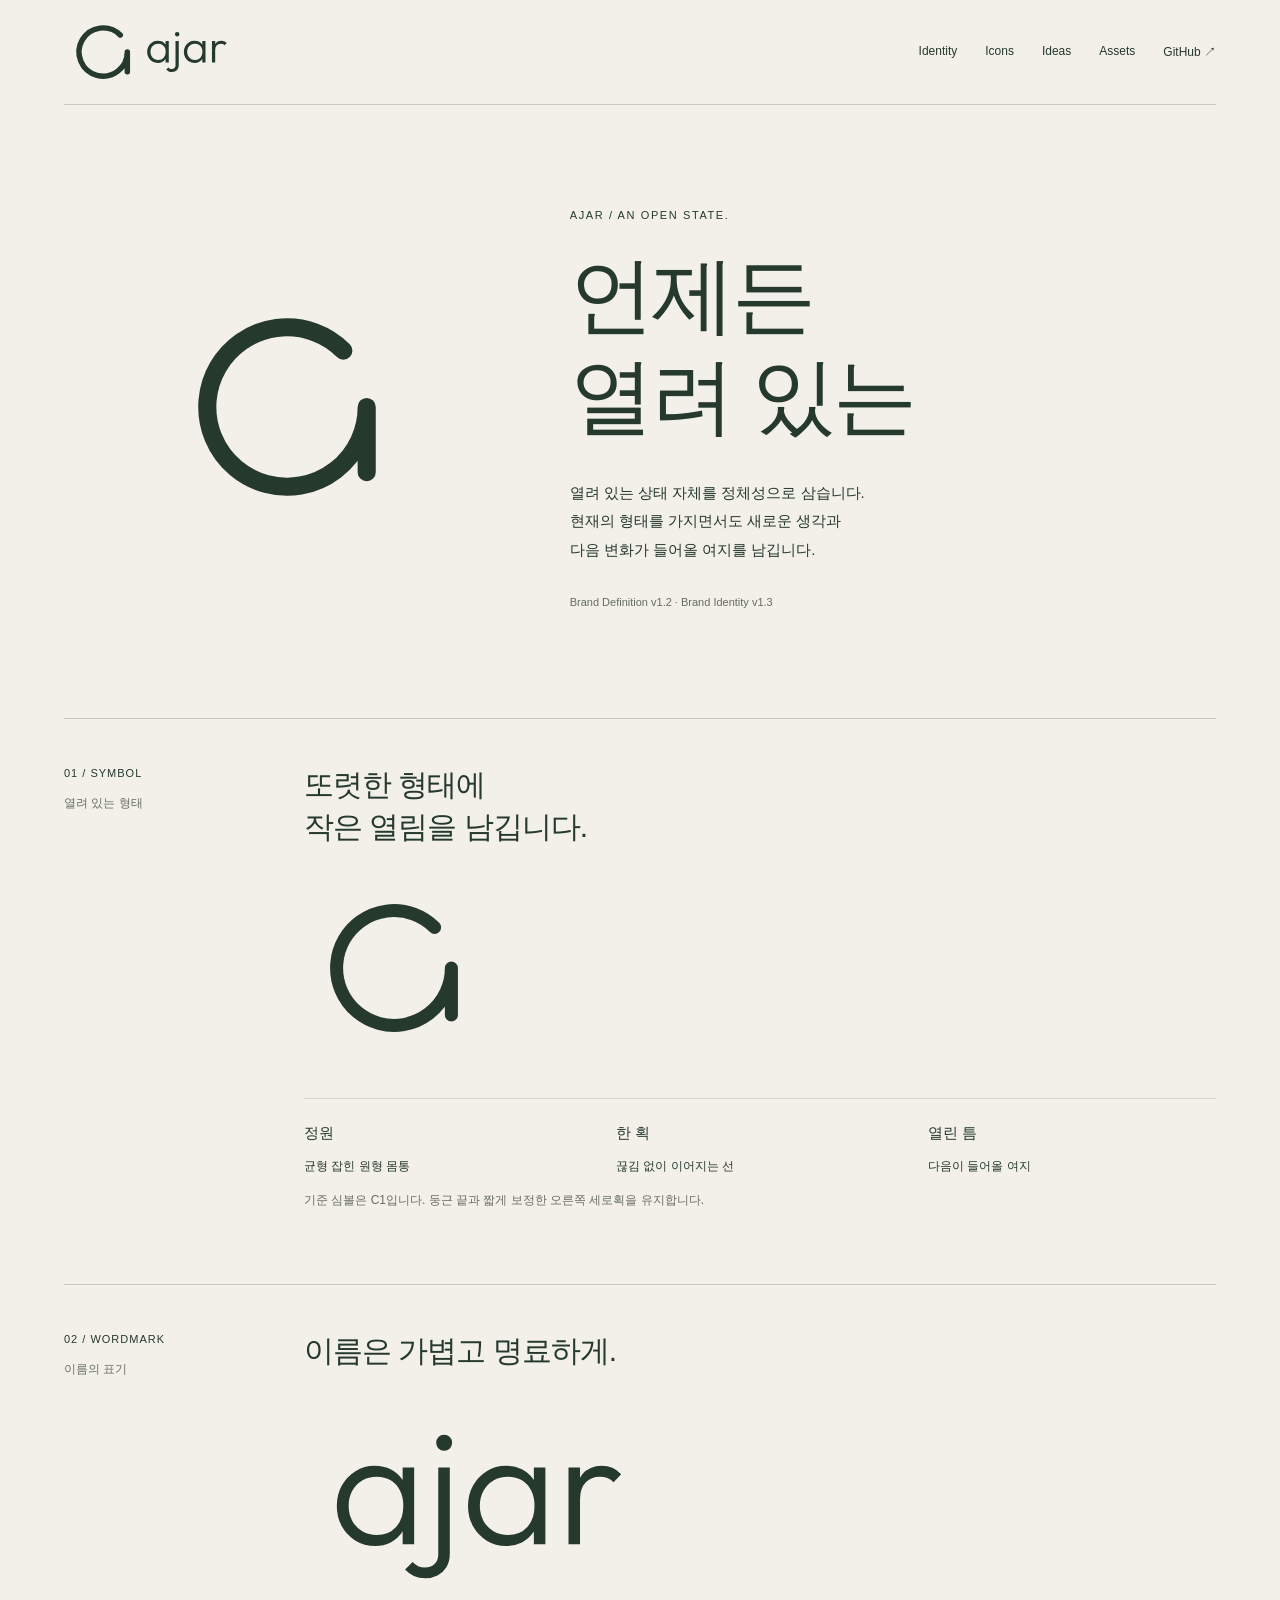
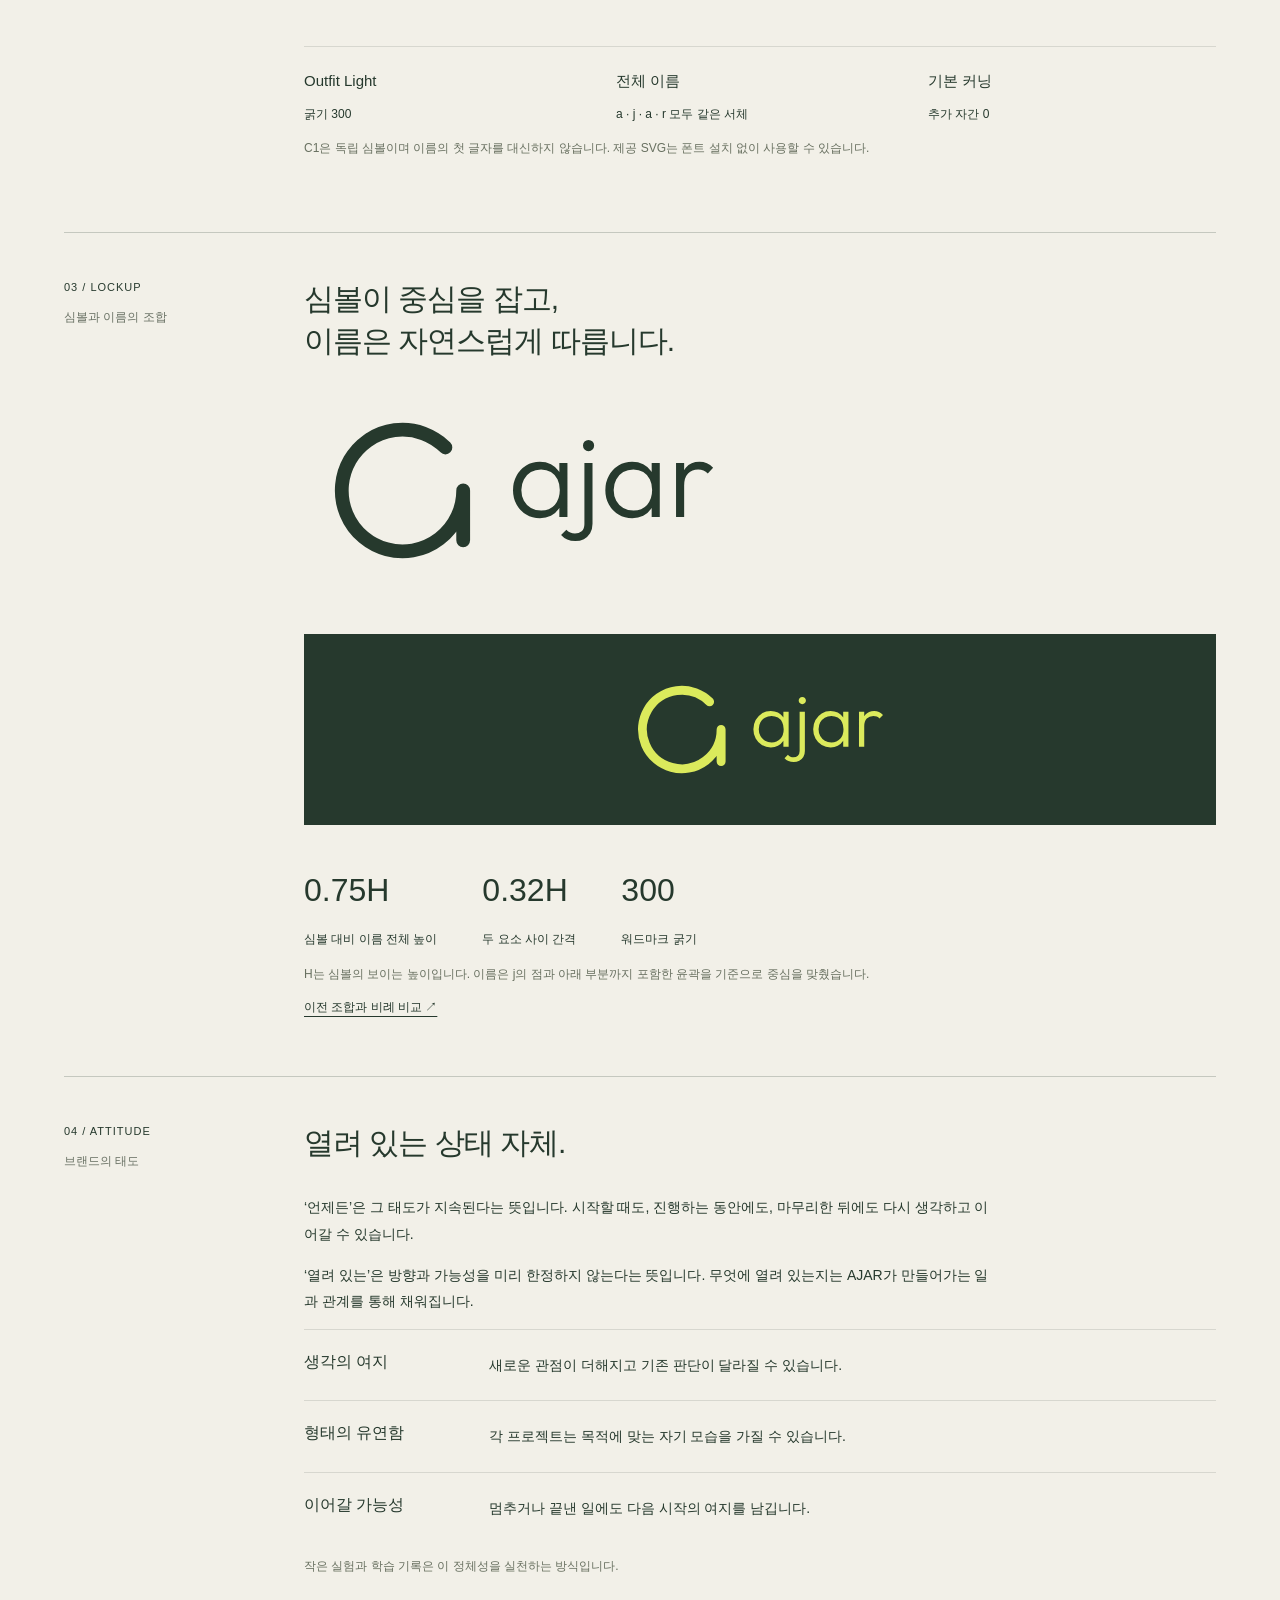
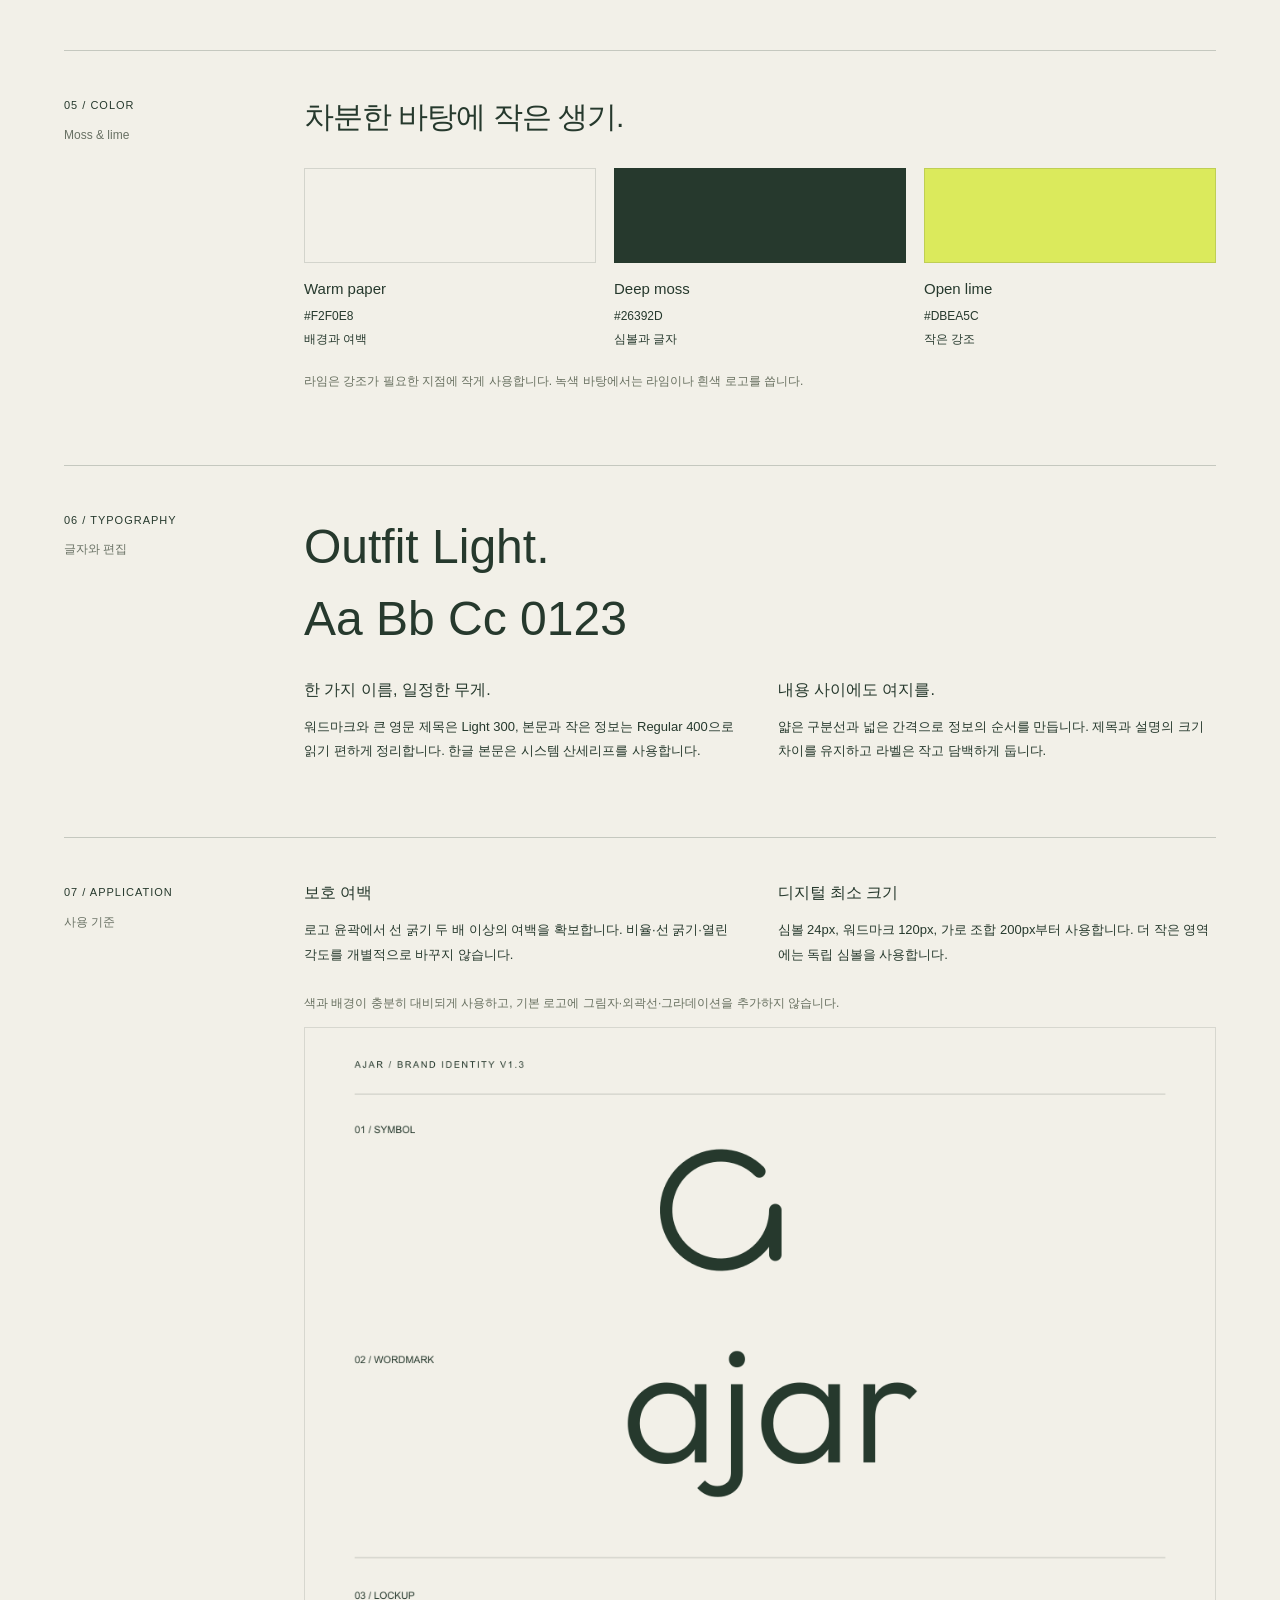
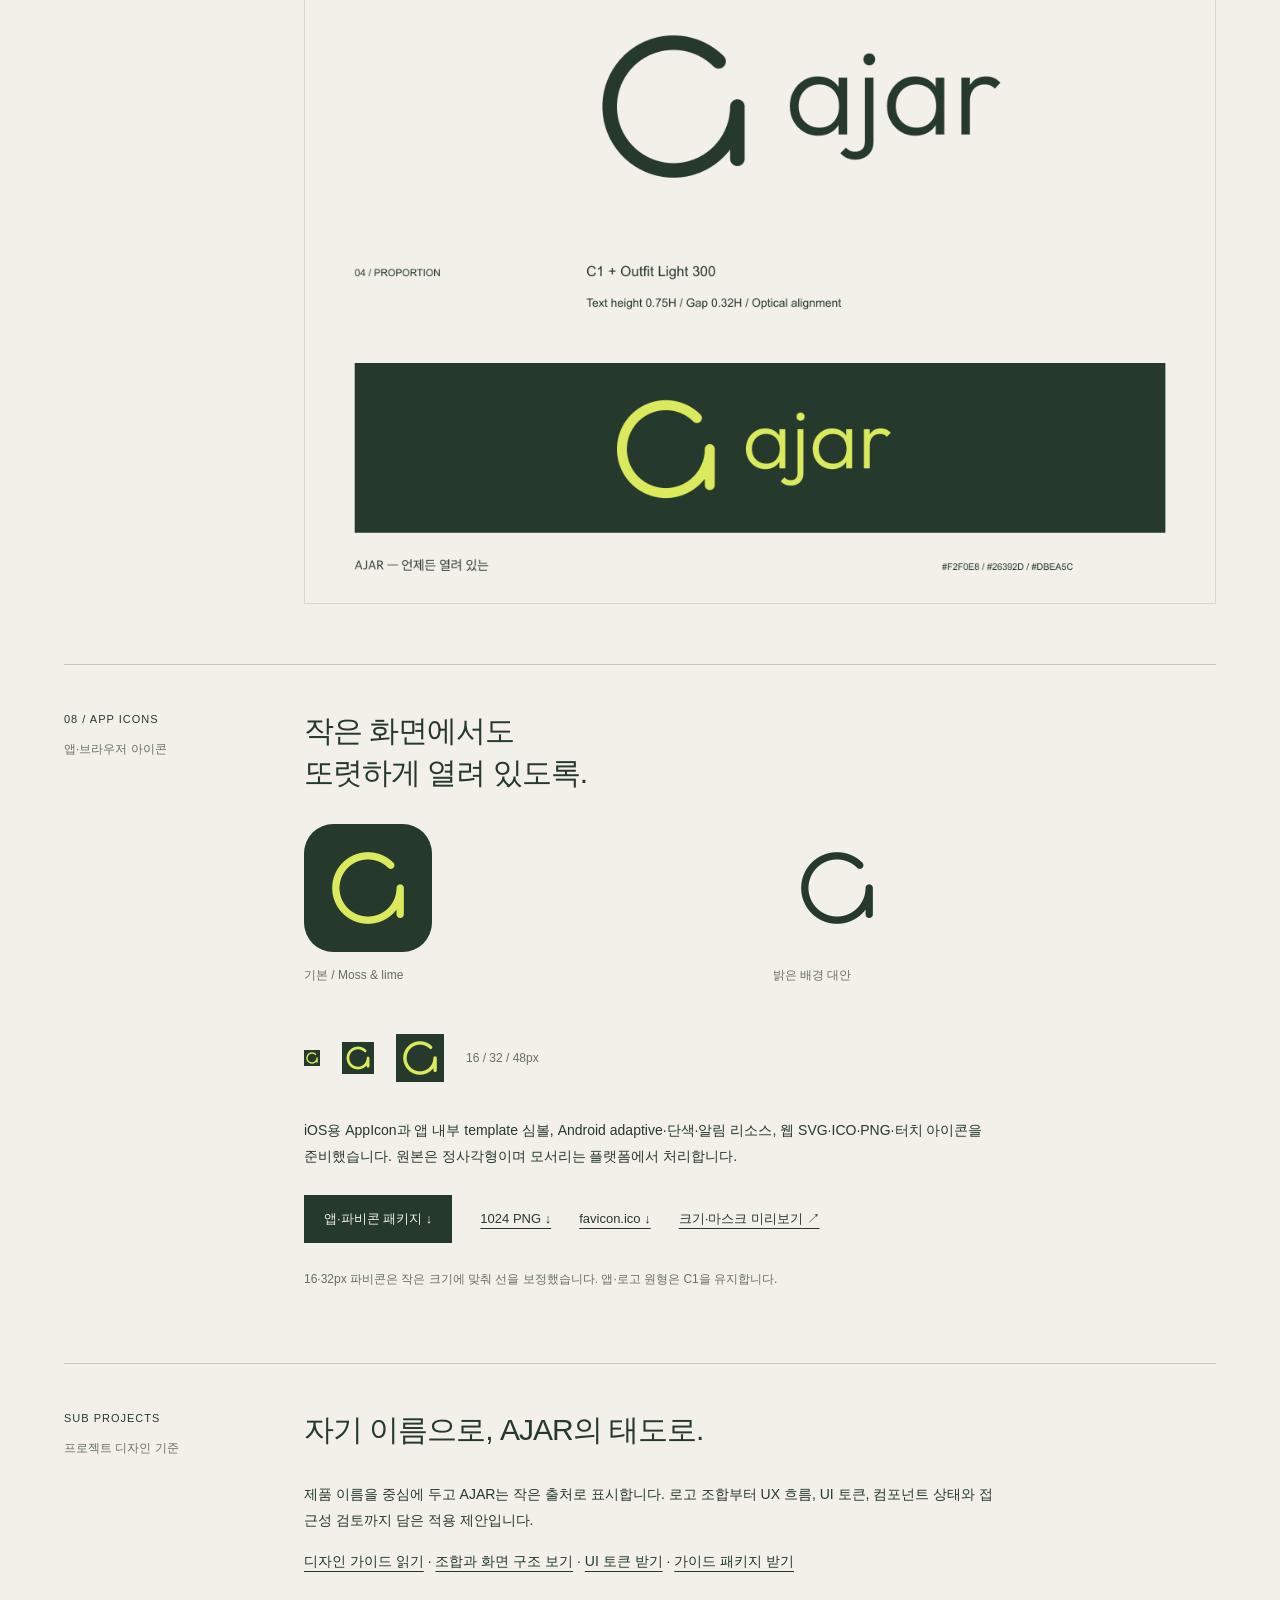
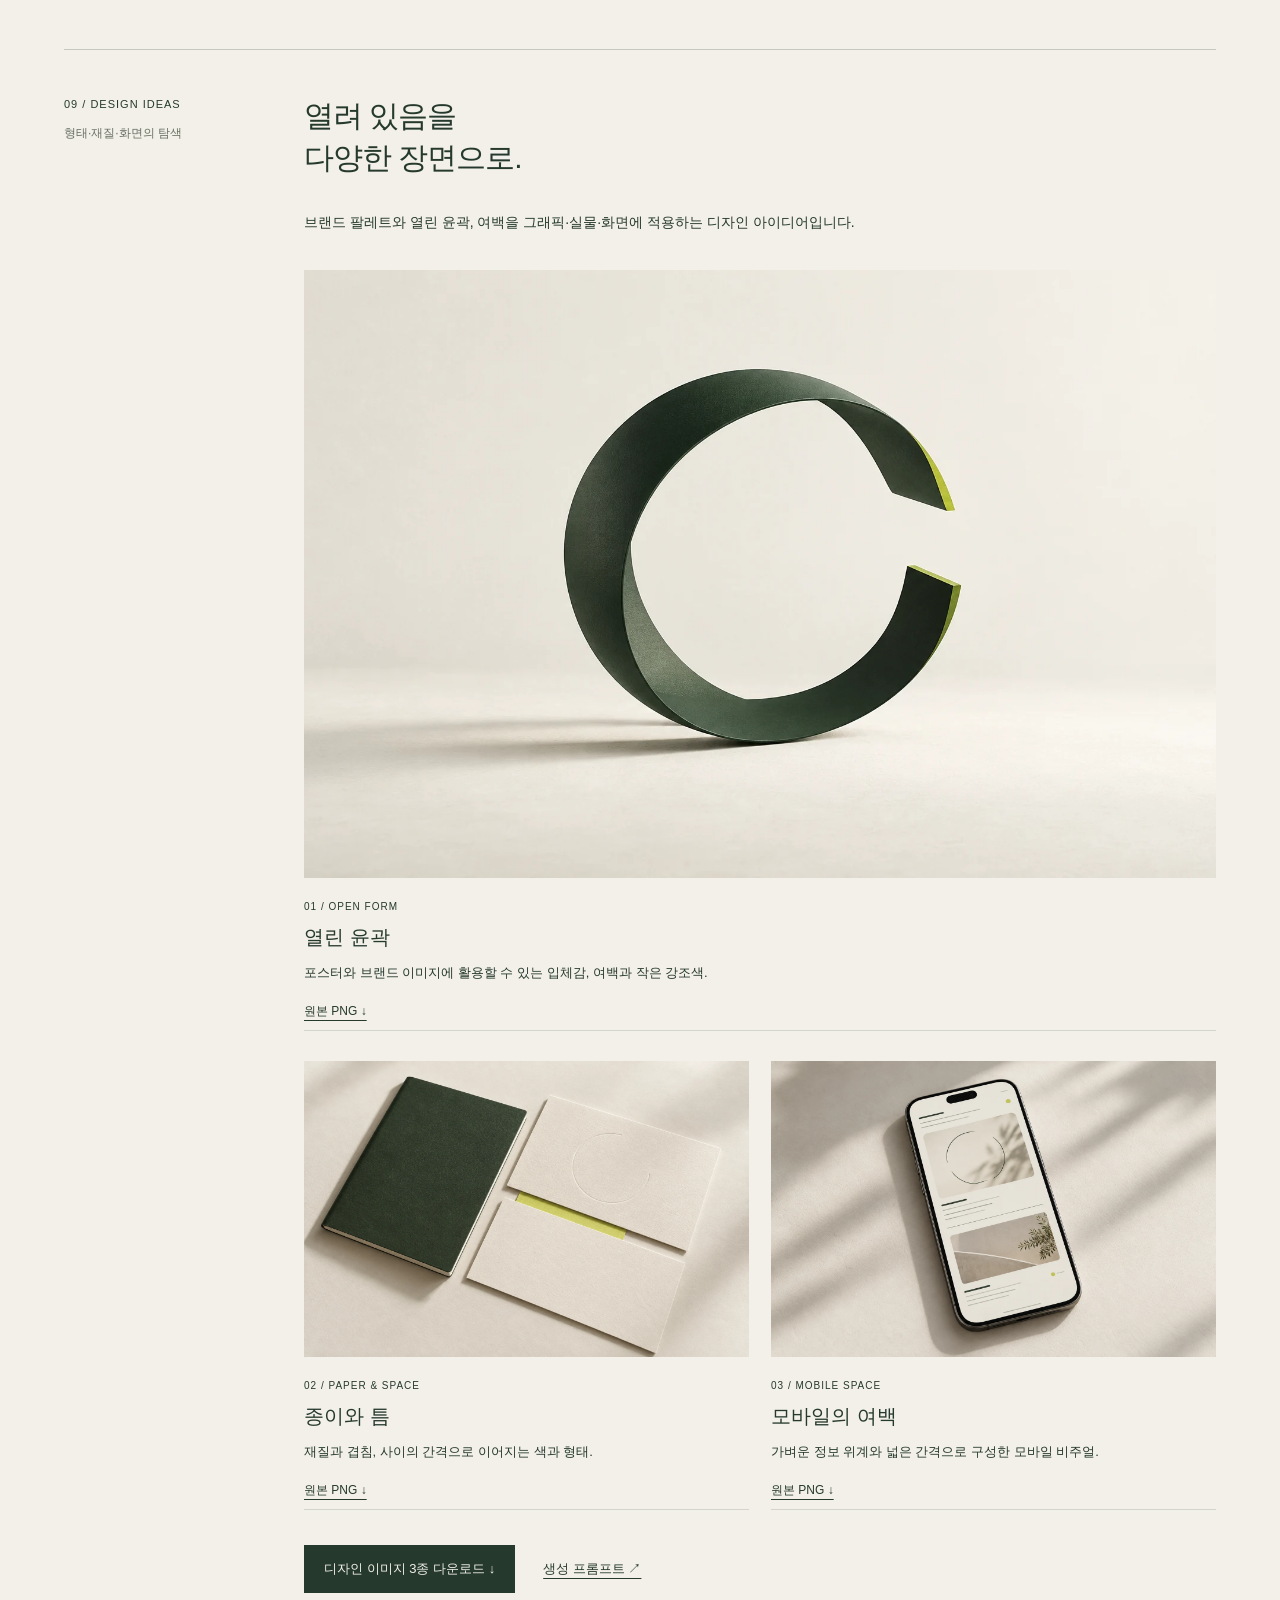
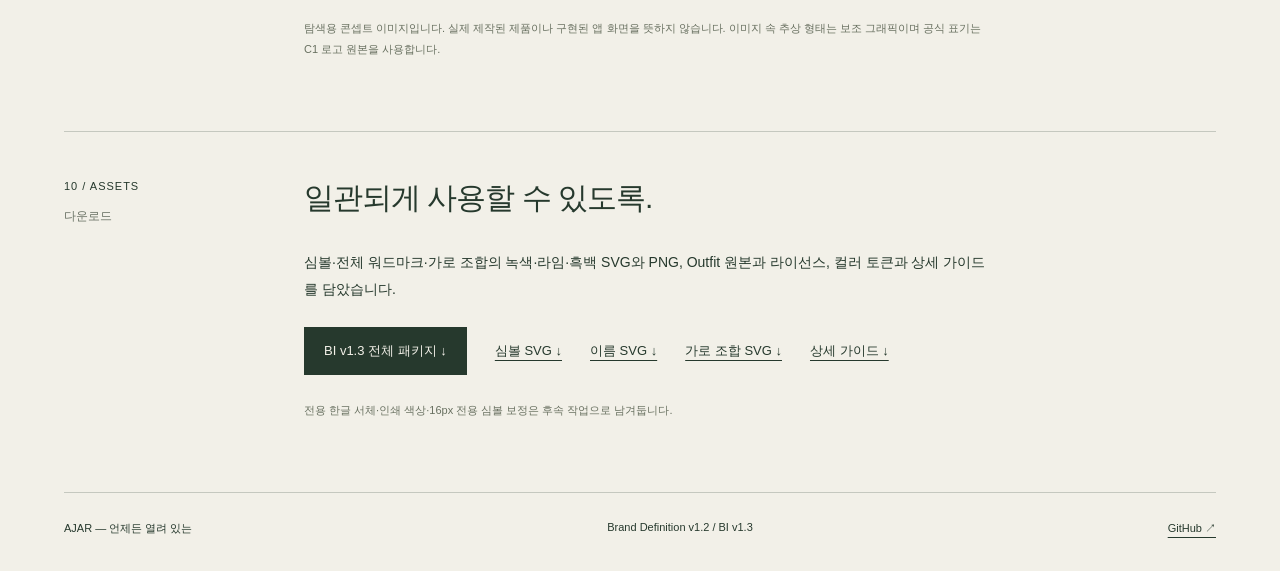
==== commit 4293b032: "Add subproject branding and UX UI design guide" ====
--- a/docs/index.html
+++ b/docs/index.html
@@ -10,4 +10,4 @@
 <section class="section" id="color"><div class="section-label">05 / COLOR<span>Moss & lime</span></div><div><h2>차분한 바탕에 작은 생기.</h2><div class="colors"><div class="color"><div class="color-sample" style="background:#F2F0E8"></div><strong>Warm paper</strong><p>#F2F0E8<br>배경과 여백</p></div><div class="color"><div class="color-sample" style="background:#26392D"></div><strong>Deep moss</strong><p>#26392D<br>심볼과 글자</p></div><div class="color"><div class="color-sample" style="background:#DBEA5C"></div><strong>Open lime</strong><p>#DBEA5C<br>작은 강조</p></div></div><p class="small">라임은 강조가 필요한 지점에 작게 사용합니다. 녹색 바탕에서는 라임이나 흰색 로고를 씁니다.</p></div></section>
 <section class="section" id="type"><div class="section-label">06 / TYPOGRAPHY<span>글자와 편집</span></div><div><div class="type-specimen"><span>Outfit Light.</span><span>Aa Bb Cc 0123</span></div><div class="details"><div><h3>한 가지 이름, 일정한 무게.</h3><p>워드마크와 큰 영문 제목은 Light 300, 본문과 작은 정보는 Regular 400으로 읽기 편하게 정리합니다. 한글 본문은 시스템 산세리프를 사용합니다.</p></div><div><h3>내용 사이에도 여지를.</h3><p>얇은 구분선과 넓은 간격으로 정보의 순서를 만듭니다. 제목과 설명의 크기 차이를 유지하고 라벨은 작고 담백하게 둡니다.</p></div></div></div></section>
 <section class="section" id="usage"><div class="section-label">07 / APPLICATION<span>사용 기준</span></div><div><div class="details"><div><h3>보호 여백</h3><p>로고 윤곽에서 선 굵기 두 배 이상의 여백을 확보합니다. 비율·선 굵기·열린 각도를 개별적으로 바꾸지 않습니다.</p></div><div><h3>디지털 최소 크기</h3><p>심볼 24px, 워드마크 120px, 가로 조합 200px부터 사용합니다. 더 작은 영역에는 독립 심볼을 사용합니다.</p></div></div><p class="small">색과 배경이 충분히 대비되게 사용하고, 기본 로고에 그림자·외곽선·그라데이션을 추가하지 않습니다.</p><a href="assets/bi/ajar-bi-overview.png"><img class="application-board" src="assets/bi/ajar-bi-overview.png" alt="BI v1.3 심볼·워드마크·조합과 역상 사용을 정리한 보드" width="1100" height="1420" loading="lazy"></a></div></section>
-<section class="section" id="app-icons"><div class="section-label">08 / APP ICONS<span>앱·브라우저 아이콘</span></div><div><h2>작은 화면에서도<br>또렷하게 열려 있도록.</h2><div class="app-icon-variants"><div><img class="app-icon-example" src="assets/bi/icons/master/ajar-app-icon-256.png" alt="녹색 바탕 라임 심볼의 앱 아이콘 마스크 미리보기" width="128" height="128"><p class="small">기본 / Moss & lime</p></div><div><img class="app-icon-example" src="assets/bi/icons/master/ajar-app-icon-light-1024.png" alt="밝은 바탕 녹색 심볼의 앱 아이콘 마스크 미리보기" width="128" height="128"><p class="small">밝은 배경 대안</p></div></div><div class="micro-icons"><img src="assets/bi/icons/web/favicon-16.png" alt="16px 파비콘" width="16" height="16"><img src="assets/bi/icons/web/favicon-32.png" alt="32px 파비콘" width="32" height="32"><img src="assets/bi/icons/web/favicon-48.png" alt="48px 파비콘" width="48" height="48"><span class="small">16 / 32 / 48px</span></div><p>iOS용 AppIcon과 앱 내부 template 심볼, Android adaptive·단색·알림 리소스, 웹 SVG·ICO·PNG·터치 아이콘을 준비했습니다. 원본은 정사각형이며 모서리는 플랫폼에서 처리합니다.</p><div class="downloads"><a class="download-main" href="downloads/ajar-app-icons.zip" download>앱·파비콘 패키지 ↓</a><a href="assets/bi/icons/master/ajar-app-icon-1024.png" download>1024 PNG ↓</a><a href="assets/bi/icons/web/favicon.ico" download>favicon.ico ↓</a><a href="assets/bi/icons/ajar-icons-preview.png">크기·마스크 미리보기 ↗</a></div><p class="small">16·32px 파비콘은 작은 크기에 맞춰 선을 보정했습니다. 앱·로고 원형은 C1을 유지합니다.</p></div></section><section class="section" id="design-ideas"><div class="section-label">09 / DESIGN IDEAS<span>형태·재질·화면의 탐색</span></div><div><h2>열려 있음을<br>다양한 장면으로.</h2><p>브랜드 팔레트와 열린 윤곽, 여백을 그래픽·실물·화면에 적용하는 디자인 아이디어입니다.</p><div class="idea-gallery"><figure><a href="assets/bi/ideas/open-form.png"><img src="assets/bi/ideas/open-form.webp" alt="따뜻한 바탕 위 녹색 열린 원형과 작은 라임 단면의 입체 그래픽" width="1536" height="1024" loading="lazy"></a><figcaption><span>01 / OPEN FORM</span><h3>열린 윤곽</h3><p>포스터와 브랜드 이미지에 활용할 수 있는 입체감, 여백과 작은 강조색.</p><a href="assets/bi/ideas/open-form.png" download>원본 PNG ↓</a></figcaption></figure><figure><a href="assets/bi/ideas/paper-application.png"><img src="assets/bi/ideas/paper-application.webp" alt="녹색 노트와 아이보리 종이 카드, 사이로 드러나는 라임색 종이의 적용 시안" width="1536" height="1024" loading="lazy"></a><figcaption><span>02 / PAPER & SPACE</span><h3>종이와 틈</h3><p>재질과 겹침, 사이의 간격으로 이어지는 색과 형태.</p><a href="assets/bi/ideas/paper-application.png" download>원본 PNG ↓</a></figcaption></figure><figure><a href="assets/bi/ideas/mobile-application.png"><img src="assets/bi/ideas/mobile-application.webp" alt="따뜻한 배경의 스마트폰에 열린 원형과 얇은 구분선, 넓은 여백을 배치한 화면 아이디어" width="1536" height="1024" loading="lazy"></a><figcaption><span>03 / MOBILE SPACE</span><h3>모바일의 여백</h3><p>가벼운 정보 위계와 넓은 간격으로 구성한 모바일 비주얼.</p><a href="assets/bi/ideas/mobile-application.png" download>원본 PNG ↓</a></figcaption></figure></div><div class="downloads"><a class="download-main" href="downloads/ajar-design-ideas.zip" download>디자인 이미지 3종 다운로드 ↓</a><a href="assets/bi/ideas/prompts.md">생성 프롬프트 ↗</a></div><p class="source-note">탐색용 콘셉트 이미지입니다. 실제 제작된 제품이나 구현된 앱 화면을 뜻하지 않습니다. 이미지 속 추상 형태는 보조 그래픽이며 공식 표기는 C1 로고 원본을 사용합니다.</p></div></section><section class="section" id="downloads"><div class="section-label">10 / ASSETS<span>다운로드</span></div><div><h2>일관되게 사용할 수 있도록.</h2><p>심볼·전체 워드마크·가로 조합의 녹색·라임·흑백 SVG와 PNG, Outfit 원본과 라이선스, 컬러 토큰과 상세 가이드를 담았습니다.</p><div class="downloads"><a class="download-main" href="downloads/ajar-bi-v1.zip" download>BI v1.3 전체 패키지 ↓</a><a href="assets/bi/ajar-symbol-moss.svg" download>심볼 SVG ↓</a><a href="assets/bi/ajar-wordmark-moss.svg" download>이름 SVG ↓</a><a href="assets/bi/ajar-lockup-horizontal-moss.svg" download>가로 조합 SVG ↓</a><a href="downloads/ajar-bi-guide.md" download>상세 가이드 ↓</a></div><p class="source-note">전용 한글 서체·인쇄 색상·16px 전용 심볼 보정은 후속 작업으로 남겨둡니다.</p></div></section></main><footer><span>AJAR — 언제든 열려 있는</span><span>Brand Definition v1.2 / BI v1.3</span><a href="https://github.com/exgoya/ajar-core">GitHub ↗</a></footer></body></html>+<section class="section" id="app-icons"><div class="section-label">08 / APP ICONS<span>앱·브라우저 아이콘</span></div><div><h2>작은 화면에서도<br>또렷하게 열려 있도록.</h2><div class="app-icon-variants"><div><img class="app-icon-example" src="assets/bi/icons/master/ajar-app-icon-256.png" alt="녹색 바탕 라임 심볼의 앱 아이콘 마스크 미리보기" width="128" height="128"><p class="small">기본 / Moss & lime</p></div><div><img class="app-icon-example" src="assets/bi/icons/master/ajar-app-icon-light-1024.png" alt="밝은 바탕 녹색 심볼의 앱 아이콘 마스크 미리보기" width="128" height="128"><p class="small">밝은 배경 대안</p></div></div><div class="micro-icons"><img src="assets/bi/icons/web/favicon-16.png" alt="16px 파비콘" width="16" height="16"><img src="assets/bi/icons/web/favicon-32.png" alt="32px 파비콘" width="32" height="32"><img src="assets/bi/icons/web/favicon-48.png" alt="48px 파비콘" width="48" height="48"><span class="small">16 / 32 / 48px</span></div><p>iOS용 AppIcon과 앱 내부 template 심볼, Android adaptive·단색·알림 리소스, 웹 SVG·ICO·PNG·터치 아이콘을 준비했습니다. 원본은 정사각형이며 모서리는 플랫폼에서 처리합니다.</p><div class="downloads"><a class="download-main" href="downloads/ajar-app-icons.zip" download>앱·파비콘 패키지 ↓</a><a href="assets/bi/icons/master/ajar-app-icon-1024.png" download>1024 PNG ↓</a><a href="assets/bi/icons/web/favicon.ico" download>favicon.ico ↓</a><a href="assets/bi/icons/ajar-icons-preview.png">크기·마스크 미리보기 ↗</a></div><p class="small">16·32px 파비콘은 작은 크기에 맞춰 선을 보정했습니다. 앱·로고 원형은 C1을 유지합니다.</p></div></section><section class="section" id="subproject-guide"><div class="section-label">SUB PROJECTS<span>프로젝트 디자인 기준</span></div><div><h2>자기 이름으로, AJAR의 태도로.</h2><p>제품 이름을 중심에 두고 AJAR는 작은 출처로 표시합니다. 로고 조합부터 UX 흐름, UI 토큰, 컴포넌트 상태와 접근성 검토까지 담은 적용 제안입니다.</p><p><a href="https://github.com/exgoya/ajar-core/blob/main/docs/subproject-design-guide.md">디자인 가이드 읽기</a> · <a href="assets/bi/subprojects/subproject-design-board.svg">조합과 화면 구조 보기</a> · <a href="assets/bi/subprojects/ajar-product-tokens.css" download>UI 토큰 받기</a> · <a href="downloads/ajar-subproject-design.zip" download>가이드 패키지 받기</a></p></div></section><section class="section" id="design-ideas"><div class="section-label">09 / DESIGN IDEAS<span>형태·재질·화면의 탐색</span></div><div><h2>열려 있음을<br>다양한 장면으로.</h2><p>브랜드 팔레트와 열린 윤곽, 여백을 그래픽·실물·화면에 적용하는 디자인 아이디어입니다.</p><div class="idea-gallery"><figure><a href="assets/bi/ideas/open-form.png"><img src="assets/bi/ideas/open-form.webp" alt="따뜻한 바탕 위 녹색 열린 원형과 작은 라임 단면의 입체 그래픽" width="1536" height="1024" loading="lazy"></a><figcaption><span>01 / OPEN FORM</span><h3>열린 윤곽</h3><p>포스터와 브랜드 이미지에 활용할 수 있는 입체감, 여백과 작은 강조색.</p><a href="assets/bi/ideas/open-form.png" download>원본 PNG ↓</a></figcaption></figure><figure><a href="assets/bi/ideas/paper-application.png"><img src="assets/bi/ideas/paper-application.webp" alt="녹색 노트와 아이보리 종이 카드, 사이로 드러나는 라임색 종이의 적용 시안" width="1536" height="1024" loading="lazy"></a><figcaption><span>02 / PAPER & SPACE</span><h3>종이와 틈</h3><p>재질과 겹침, 사이의 간격으로 이어지는 색과 형태.</p><a href="assets/bi/ideas/paper-application.png" download>원본 PNG ↓</a></figcaption></figure><figure><a href="assets/bi/ideas/mobile-application.png"><img src="assets/bi/ideas/mobile-application.webp" alt="따뜻한 배경의 스마트폰에 열린 원형과 얇은 구분선, 넓은 여백을 배치한 화면 아이디어" width="1536" height="1024" loading="lazy"></a><figcaption><span>03 / MOBILE SPACE</span><h3>모바일의 여백</h3><p>가벼운 정보 위계와 넓은 간격으로 구성한 모바일 비주얼.</p><a href="assets/bi/ideas/mobile-application.png" download>원본 PNG ↓</a></figcaption></figure></div><div class="downloads"><a class="download-main" href="downloads/ajar-design-ideas.zip" download>디자인 이미지 3종 다운로드 ↓</a><a href="assets/bi/ideas/prompts.md">생성 프롬프트 ↗</a></div><p class="source-note">탐색용 콘셉트 이미지입니다. 실제 제작된 제품이나 구현된 앱 화면을 뜻하지 않습니다. 이미지 속 추상 형태는 보조 그래픽이며 공식 표기는 C1 로고 원본을 사용합니다.</p></div></section><section class="section" id="downloads"><div class="section-label">10 / ASSETS<span>다운로드</span></div><div><h2>일관되게 사용할 수 있도록.</h2><p>심볼·전체 워드마크·가로 조합의 녹색·라임·흑백 SVG와 PNG, Outfit 원본과 라이선스, 컬러 토큰과 상세 가이드를 담았습니다.</p><div class="downloads"><a class="download-main" href="downloads/ajar-bi-v1.zip" download>BI v1.3 전체 패키지 ↓</a><a href="assets/bi/ajar-symbol-moss.svg" download>심볼 SVG ↓</a><a href="assets/bi/ajar-wordmark-moss.svg" download>이름 SVG ↓</a><a href="assets/bi/ajar-lockup-horizontal-moss.svg" download>가로 조합 SVG ↓</a><a href="downloads/ajar-bi-guide.md" download>상세 가이드 ↓</a></div><p class="source-note">전용 한글 서체·인쇄 색상·16px 전용 심볼 보정은 후속 작업으로 남겨둡니다.</p></div></section></main><footer><span>AJAR — 언제든 열려 있는</span><span>Brand Definition v1.2 / BI v1.3</span><a href="https://github.com/exgoya/ajar-core">GitHub ↗</a></footer></body></html>
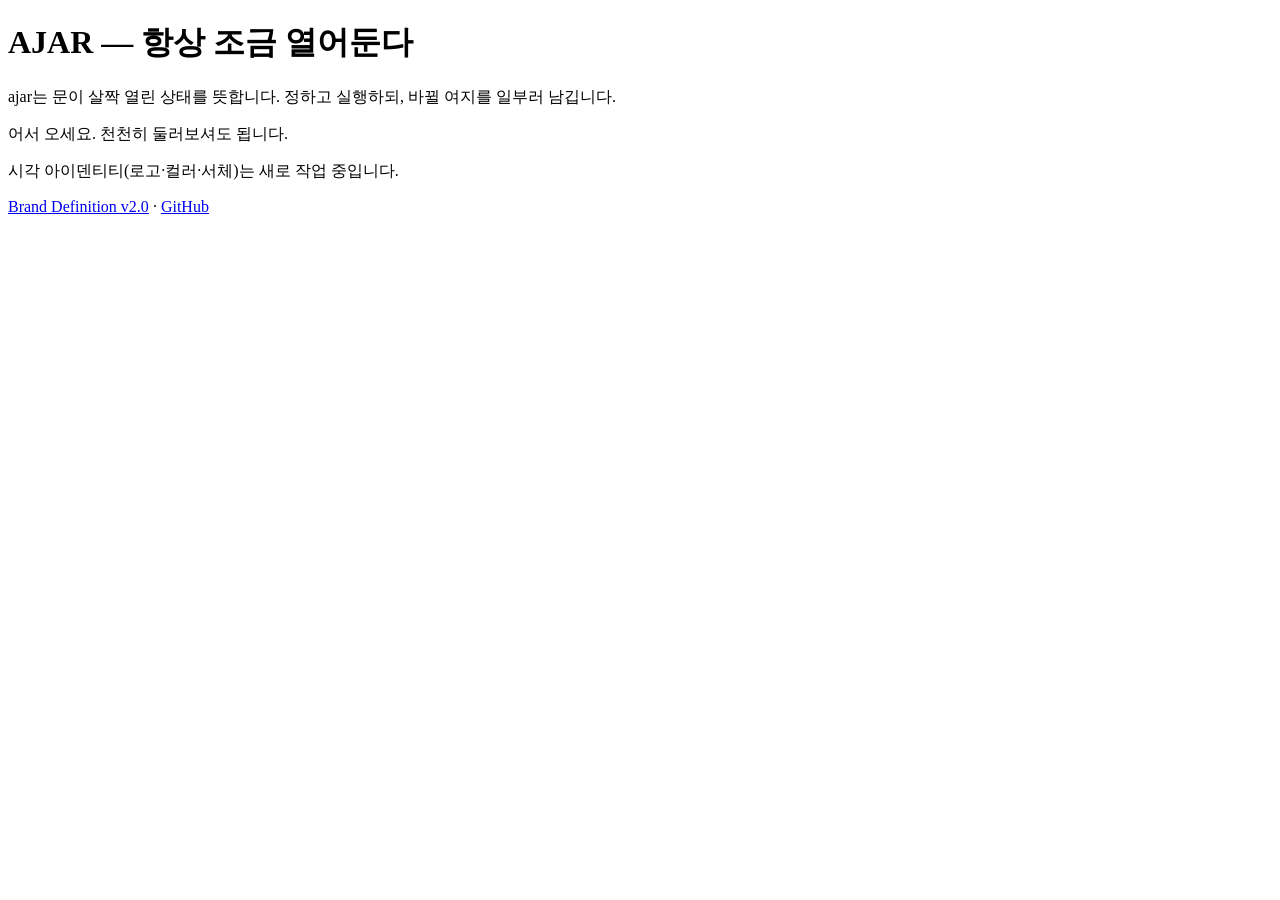
==== commit 407b4276: "Reset visual identity and adopt Brand Definition v2.0 - Remove the previous BI: C1 symbol, wordmarks" ====
--- a/docs/index.html
+++ b/docs/index.html
@@ -1,13 +1,19 @@
-<!doctype html><html lang="ko"><head><meta charset="utf-8"><meta name="viewport" content="width=device-width,initial-scale=1"><title>AJAR — 언제든 열려 있는</title><meta name="description" content="열려 있는 상태 자체를 정체성으로 삼는 AJAR. C1 심볼과 Outfit Light 300, 녹색·라임의 BI 가이드."><meta name="theme-color" content="#F2F0E8"><link rel="canonical" href="https://exgoya.github.io/ajar-core/"><link rel="icon" href="assets/bi/icons/web/favicon.ico" sizes="any"><link rel="icon" href="assets/bi/icons/web/favicon.svg" type="image/svg+xml"><link rel="icon" href="assets/bi/icons/web/favicon-32.png" sizes="32x32" type="image/png"><link rel="apple-touch-icon" href="assets/bi/icons/web/apple-touch-icon.png" sizes="180x180"><link rel="manifest" href="site.webmanifest"><meta name="apple-mobile-web-app-title" content="AJAR"><style>
-@font-face{font-family:Outfit;src:url("assets/bi/Outfit-Variable.ttf") format("truetype");font-weight:100 900;font-display:swap}*{box-sizing:border-box}html{scroll-behavior:smooth}body{margin:0;background:#F2F0E8;color:#26392D;font-family:Outfit,"Apple SD Gothic Neo","Malgun Gothic",sans-serif;font-weight:400}a{color:inherit;text-underline-offset:5px}img{max-width:100%;height:auto;display:block}header,main,footer{width:min(1240px,90%);margin:auto}header{display:flex;align-items:center;justify-content:space-between;min-height:105px;border-bottom:1px solid #26392d38}header img{width:175px}nav{display:flex;gap:28px;font-size:12px}nav a{text-decoration:none}.eyebrow{font-size:11px;letter-spacing:1.6px;text-transform:uppercase}.hero{display:grid;grid-template-columns:1fr 1.45fr;align-items:center;gap:60px;padding:100px 0 110px}.hero-symbol{width:250px;margin:0 auto}.hero h1{font-size:clamp(42px,6.8vw,84px);font-weight:300;line-height:1.2;letter-spacing:-3px;margin:22px 0 32px}.hero p{font-size:15px;line-height:1.9;max-width:500px}.hero small{display:block;font-size:11px;color:#636c60;margin-top:32px}.section{display:grid;grid-template-columns:190px minmax(0,1fr);gap:50px;border-top:1px solid #26392d38;padding:45px 0 60px;scroll-margin-top:25px}.section-label{font-size:11px;line-height:1.8;letter-spacing:1px}.section-label span{display:block;color:#697164;letter-spacing:0;font-size:12px;margin-top:9px}.section h2{font-size:30px;letter-spacing:-1px;font-weight:300;line-height:1.4;margin:0 0 30px}.section p{font-size:14px;line-height:1.9;max-width:690px}.large-symbol{width:180px;margin:10px 0 40px}.wordmark{width:350px;margin:0 0 35px}.spec-list{display:grid;grid-template-columns:repeat(3,1fr);gap:24px;border-top:1px solid #26392d22;padding-top:20px}.spec-list p{font-size:12px;margin:0}.spec-list b{display:block;font-size:15px;font-weight:400;margin-bottom:7px}.lockup{width:440px;margin:10px 0 45px}.dark-sample{padding:32px 25px;background:#26392D;display:flex;justify-content:center;align-items:center;min-height:165px;margin-bottom:35px}.dark-sample img{width:285px}.proportions{display:flex;gap:45px;flex-wrap:wrap}.proportions strong{display:block;font-size:32px;font-weight:300;margin-bottom:7px}.proportions p{font-size:12px;margin:0}.small{font-size:12px!important;color:#687060}.principle{display:grid;grid-template-columns:160px 1fr;gap:25px;padding:22px 0;border-top:1px solid #26392d22}.principle h3{font-size:16px;font-weight:400;margin:0}.principle p{font-size:14px;margin:0}.colors{display:grid;grid-template-columns:repeat(3,1fr);gap:18px}.color-sample{height:95px;border:1px solid #26392d26;margin-bottom:17px}.color strong{font-size:15px;font-weight:400}.color p{font-size:12px;margin:7px 0}.type-specimen{font-weight:300;font-size:clamp(26px,4vw,48px);line-height:1.5;margin-bottom:25px;overflow-wrap:anywhere}.type-specimen span{display:block}.details{display:grid;grid-template-columns:1fr 1fr;gap:35px}.details h3{font-size:16px;font-weight:400;margin:0 0 14px}.details p{font-size:13px}.downloads{display:flex;flex-wrap:wrap;gap:18px 28px;align-items:center;margin:25px 0}.downloads a{font-size:13px}.download-main{background:#26392D;color:#F2F0E8;padding:15px 20px;text-decoration:none}.application-board{width:100%;border:1px solid #26392d22}.row-link{font-size:12px}.source-note{font-size:11px!important;color:#687060}footer{display:flex;justify-content:space-between;gap:20px;flex-wrap:wrap;border-top:1px solid #26392d38;padding:28px 0 35px;font-size:11px}.skip{position:absolute;left:-9999px}.skip:focus{left:15px;top:15px;background:white;padding:10px;z-index:2}a:focus-visible{outline:2px solid #26392D;outline-offset:5px}@media(max-width:850px){.section{grid-template-columns:130px minmax(0,1fr);gap:25px}.hero{gap:25px;padding:75px 0}.hero-symbol{width:200px}.principle{grid-template-columns:1fr;gap:12px}}@media(max-width:600px){header{min-height:90px}header img{width:145px}nav{gap:15px;font-size:11px}nav .desktop{display:none}.hero{grid-template-columns:1fr;padding:50px 0 60px;gap:25px}.hero-symbol{width:145px;margin:0}.hero h1{letter-spacing:-1.7px;margin-top:15px}.hero small{margin-top:20px}.section{grid-template-columns:1fr;gap:25px;padding:28px 0 40px}.section-label span{display:inline;margin-left:10px}.section h2{font-size:26px}.large-symbol{width:145px}.spec-list{grid-template-columns:1fr;gap:16px}.colors{gap:12px}.color-sample{height:70px}.color strong{font-size:12px}.color p{font-size:11px}.details{grid-template-columns:1fr;gap:20px}.proportions{gap:28px}.dark-sample{padding:25px 15px;min-height:145px}.dark-sample img{width:240px}}@media(prefers-reduced-motion:reduce){html{scroll-behavior:auto}}
-.app-icon-variants{display:grid;grid-template-columns:1fr 1fr;gap:25px;margin:30px 0}.app-icon-example{width:128px;border-radius:23%}.micro-icons{display:flex;align-items:center;gap:22px;margin:35px 0}.micro-icons img{flex:none;max-width:none}@media(max-width:600px){.micro-icons{gap:15px}}
-.idea-gallery{display:grid;grid-template-columns:repeat(2,minmax(0,1fr));gap:30px 22px;margin:35px 0}.idea-gallery figure{margin:0;min-width:0}.idea-gallery figure:first-child{grid-column:1/-1}.idea-gallery img{width:100%;height:auto}.idea-gallery figcaption{padding:18px 0 10px;border-bottom:1px solid #26392d26}.idea-gallery figcaption span{font-size:10px;letter-spacing:1px}.idea-gallery h3{font-size:20px;font-weight:300;margin:10px 0}.idea-gallery figcaption p{font-size:13px;margin:8px 0 15px}.idea-gallery figcaption a{font-size:12px}@media(max-width:600px){.idea-gallery{grid-template-columns:1fr;gap:25px}}@media(max-width:400px){header nav a[href="#bi-guide"]{display:none}header nav{gap:12px}}
-</style></head><body><a class="skip" href="#bi-guide">BI 가이드로 건너뛰기</a><header><a href="#" aria-label="AJAR 처음으로"><img src="assets/bi/ajar-lockup-horizontal-moss.svg" alt="C1 심볼과 ajar 이름" width="175" height="78"></a><nav aria-label="주요 메뉴"><a href="#bi-guide">Identity</a><a href="#app-icons">Icons</a><a href="#design-ideas">Ideas</a><a href="#downloads">Assets</a><a class="desktop" href="https://github.com/exgoya/ajar-core">GitHub ↗</a></nav></header><main><section class="hero"><div><img class="hero-symbol" src="assets/bi/ajar-symbol-moss.svg" alt="열린 원형의 a 심볼" width="250" height="250"></div><div><span class="eyebrow">AJAR / An open state.</span><h1>언제든<br>열려 있는</h1><p>열려 있는 상태 자체를 정체성으로 삼습니다.<br>현재의 형태를 가지면서도 새로운 생각과<br>다음 변화가 들어올 여지를 남깁니다.</p><small>Brand Definition v1.2 · Brand Identity v1.3</small></div></section>
-<section class="section" id="bi-guide"><div class="section-label">01 / SYMBOL<span>열려 있는 형태</span></div><div><h2>또렷한 형태에<br>작은 열림을 남깁니다.</h2><img class="large-symbol" src="assets/bi/ajar-symbol-moss.svg" alt="C1 독립 심볼" width="180" height="180"><div class="spec-list"><p><b>정원</b>균형 잡힌 원형 몸통</p><p><b>한 획</b>끊김 없이 이어지는 선</p><p><b>열린 틈</b>다음이 들어올 여지</p></div><p class="small">기준 심볼은 C1입니다. 둥근 끝과 짧게 보정한 오른쪽 세로획을 유지합니다.</p></div></section>
-<section class="section" id="wordmark"><div class="section-label">02 / WORDMARK<span>이름의 표기</span></div><div><h2>이름은 가볍고 명료하게.</h2><img class="wordmark" src="assets/bi/ajar-wordmark-moss.svg" alt="Outfit Light 300으로 쓴 ajar 전체 이름" width="350" height="209"><div class="spec-list"><p><b>Outfit Light</b>굵기 300</p><p><b>전체 이름</b>a · j · a · r 모두 같은 서체</p><p><b>기본 커닝</b>추가 자간 0</p></div><p class="small">C1은 독립 심볼이며 이름의 첫 글자를 대신하지 않습니다. 제공 SVG는 폰트 설치 없이 사용할 수 있습니다.</p></div></section>
-<section class="section" id="lockup"><div class="section-label">03 / LOCKUP<span>심볼과 이름의 조합</span></div><div><h2>심볼이 중심을 잡고,<br>이름은 자연스럽게 따릅니다.</h2><img class="lockup" src="assets/bi/ajar-lockup-horizontal-moss.svg" alt="이름을 작고 가볍게 배치한 기본 가로 조합" width="440" height="197"><div class="dark-sample"><img src="assets/bi/ajar-lockup-horizontal-lime.svg" alt="녹색 바탕 위 라임색 가로 조합" width="285" height="128"></div><div class="proportions"><p><strong>0.75H</strong>심볼 대비 이름 전체 높이</p><p><strong>0.32H</strong>두 요소 사이 간격</p><p><strong>300</strong>워드마크 굵기</p></div><p class="small">H는 심볼의 보이는 높이입니다. 이름은 j의 점과 아래 부분까지 포함한 윤곽을 기준으로 중심을 맞췄습니다.</p><a class="row-link" href="lockup-study.html">이전 조합과 비례 비교 ↗</a></div></section>
-<section class="section" id="brand"><div class="section-label">04 / ATTITUDE<span>브랜드의 태도</span></div><div><h2>열려 있는 상태 자체.</h2><p>‘언제든’은 그 태도가 지속된다는 뜻입니다. 시작할 때도, 진행하는 동안에도, 마무리한 뒤에도 다시 생각하고 이어갈 수 있습니다.</p><p>‘열려 있는’은 방향과 가능성을 미리 한정하지 않는다는 뜻입니다. 무엇에 열려 있는지는 AJAR가 만들어가는 일과 관계를 통해 채워집니다.</p><div class="principle"><h3>생각의 여지</h3><p>새로운 관점이 더해지고 기존 판단이 달라질 수 있습니다.</p></div><div class="principle"><h3>형태의 유연함</h3><p>각 프로젝트는 목적에 맞는 자기 모습을 가질 수 있습니다.</p></div><div class="principle"><h3>이어갈 가능성</h3><p>멈추거나 끝낸 일에도 다음 시작의 여지를 남깁니다.</p></div><p class="small">작은 실험과 학습 기록은 이 정체성을 실천하는 방식입니다.</p></div></section>
-<section class="section" id="color"><div class="section-label">05 / COLOR<span>Moss & lime</span></div><div><h2>차분한 바탕에 작은 생기.</h2><div class="colors"><div class="color"><div class="color-sample" style="background:#F2F0E8"></div><strong>Warm paper</strong><p>#F2F0E8<br>배경과 여백</p></div><div class="color"><div class="color-sample" style="background:#26392D"></div><strong>Deep moss</strong><p>#26392D<br>심볼과 글자</p></div><div class="color"><div class="color-sample" style="background:#DBEA5C"></div><strong>Open lime</strong><p>#DBEA5C<br>작은 강조</p></div></div><p class="small">라임은 강조가 필요한 지점에 작게 사용합니다. 녹색 바탕에서는 라임이나 흰색 로고를 씁니다.</p></div></section>
-<section class="section" id="type"><div class="section-label">06 / TYPOGRAPHY<span>글자와 편집</span></div><div><div class="type-specimen"><span>Outfit Light.</span><span>Aa Bb Cc 0123</span></div><div class="details"><div><h3>한 가지 이름, 일정한 무게.</h3><p>워드마크와 큰 영문 제목은 Light 300, 본문과 작은 정보는 Regular 400으로 읽기 편하게 정리합니다. 한글 본문은 시스템 산세리프를 사용합니다.</p></div><div><h3>내용 사이에도 여지를.</h3><p>얇은 구분선과 넓은 간격으로 정보의 순서를 만듭니다. 제목과 설명의 크기 차이를 유지하고 라벨은 작고 담백하게 둡니다.</p></div></div></div></section>
-<section class="section" id="usage"><div class="section-label">07 / APPLICATION<span>사용 기준</span></div><div><div class="details"><div><h3>보호 여백</h3><p>로고 윤곽에서 선 굵기 두 배 이상의 여백을 확보합니다. 비율·선 굵기·열린 각도를 개별적으로 바꾸지 않습니다.</p></div><div><h3>디지털 최소 크기</h3><p>심볼 24px, 워드마크 120px, 가로 조합 200px부터 사용합니다. 더 작은 영역에는 독립 심볼을 사용합니다.</p></div></div><p class="small">색과 배경이 충분히 대비되게 사용하고, 기본 로고에 그림자·외곽선·그라데이션을 추가하지 않습니다.</p><a href="assets/bi/ajar-bi-overview.png"><img class="application-board" src="assets/bi/ajar-bi-overview.png" alt="BI v1.3 심볼·워드마크·조합과 역상 사용을 정리한 보드" width="1100" height="1420" loading="lazy"></a></div></section>
-<section class="section" id="app-icons"><div class="section-label">08 / APP ICONS<span>앱·브라우저 아이콘</span></div><div><h2>작은 화면에서도<br>또렷하게 열려 있도록.</h2><div class="app-icon-variants"><div><img class="app-icon-example" src="assets/bi/icons/master/ajar-app-icon-256.png" alt="녹색 바탕 라임 심볼의 앱 아이콘 마스크 미리보기" width="128" height="128"><p class="small">기본 / Moss & lime</p></div><div><img class="app-icon-example" src="assets/bi/icons/master/ajar-app-icon-light-1024.png" alt="밝은 바탕 녹색 심볼의 앱 아이콘 마스크 미리보기" width="128" height="128"><p class="small">밝은 배경 대안</p></div></div><div class="micro-icons"><img src="assets/bi/icons/web/favicon-16.png" alt="16px 파비콘" width="16" height="16"><img src="assets/bi/icons/web/favicon-32.png" alt="32px 파비콘" width="32" height="32"><img src="assets/bi/icons/web/favicon-48.png" alt="48px 파비콘" width="48" height="48"><span class="small">16 / 32 / 48px</span></div><p>iOS용 AppIcon과 앱 내부 template 심볼, Android adaptive·단색·알림 리소스, 웹 SVG·ICO·PNG·터치 아이콘을 준비했습니다. 원본은 정사각형이며 모서리는 플랫폼에서 처리합니다.</p><div class="downloads"><a class="download-main" href="downloads/ajar-app-icons.zip" download>앱·파비콘 패키지 ↓</a><a href="assets/bi/icons/master/ajar-app-icon-1024.png" download>1024 PNG ↓</a><a href="assets/bi/icons/web/favicon.ico" download>favicon.ico ↓</a><a href="assets/bi/icons/ajar-icons-preview.png">크기·마스크 미리보기 ↗</a></div><p class="small">16·32px 파비콘은 작은 크기에 맞춰 선을 보정했습니다. 앱·로고 원형은 C1을 유지합니다.</p></div></section><section class="section" id="subproject-guide"><div class="section-label">SUB PROJECTS<span>프로젝트 디자인 기준</span></div><div><h2>자기 이름으로, AJAR의 태도로.</h2><p>제품 이름을 중심에 두고 AJAR는 작은 출처로 표시합니다. 로고 조합부터 UX 흐름, UI 토큰, 컴포넌트 상태와 접근성 검토까지 담은 적용 제안입니다.</p><p><a href="https://github.com/exgoya/ajar-core/blob/main/docs/subproject-design-guide.md">디자인 가이드 읽기</a> · <a href="assets/bi/subprojects/subproject-design-board.svg">조합과 화면 구조 보기</a> · <a href="assets/bi/subprojects/ajar-product-tokens.css" download>UI 토큰 받기</a> · <a href="downloads/ajar-subproject-design.zip" download>가이드 패키지 받기</a></p></div></section><section class="section" id="design-ideas"><div class="section-label">09 / DESIGN IDEAS<span>형태·재질·화면의 탐색</span></div><div><h2>열려 있음을<br>다양한 장면으로.</h2><p>브랜드 팔레트와 열린 윤곽, 여백을 그래픽·실물·화면에 적용하는 디자인 아이디어입니다.</p><div class="idea-gallery"><figure><a href="assets/bi/ideas/open-form.png"><img src="assets/bi/ideas/open-form.webp" alt="따뜻한 바탕 위 녹색 열린 원형과 작은 라임 단면의 입체 그래픽" width="1536" height="1024" loading="lazy"></a><figcaption><span>01 / OPEN FORM</span><h3>열린 윤곽</h3><p>포스터와 브랜드 이미지에 활용할 수 있는 입체감, 여백과 작은 강조색.</p><a href="assets/bi/ideas/open-form.png" download>원본 PNG ↓</a></figcaption></figure><figure><a href="assets/bi/ideas/paper-application.png"><img src="assets/bi/ideas/paper-application.webp" alt="녹색 노트와 아이보리 종이 카드, 사이로 드러나는 라임색 종이의 적용 시안" width="1536" height="1024" loading="lazy"></a><figcaption><span>02 / PAPER & SPACE</span><h3>종이와 틈</h3><p>재질과 겹침, 사이의 간격으로 이어지는 색과 형태.</p><a href="assets/bi/ideas/paper-application.png" download>원본 PNG ↓</a></figcaption></figure><figure><a href="assets/bi/ideas/mobile-application.png"><img src="assets/bi/ideas/mobile-application.webp" alt="따뜻한 배경의 스마트폰에 열린 원형과 얇은 구분선, 넓은 여백을 배치한 화면 아이디어" width="1536" height="1024" loading="lazy"></a><figcaption><span>03 / MOBILE SPACE</span><h3>모바일의 여백</h3><p>가벼운 정보 위계와 넓은 간격으로 구성한 모바일 비주얼.</p><a href="assets/bi/ideas/mobile-application.png" download>원본 PNG ↓</a></figcaption></figure></div><div class="downloads"><a class="download-main" href="downloads/ajar-design-ideas.zip" download>디자인 이미지 3종 다운로드 ↓</a><a href="assets/bi/ideas/prompts.md">생성 프롬프트 ↗</a></div><p class="source-note">탐색용 콘셉트 이미지입니다. 실제 제작된 제품이나 구현된 앱 화면을 뜻하지 않습니다. 이미지 속 추상 형태는 보조 그래픽이며 공식 표기는 C1 로고 원본을 사용합니다.</p></div></section><section class="section" id="downloads"><div class="section-label">10 / ASSETS<span>다운로드</span></div><div><h2>일관되게 사용할 수 있도록.</h2><p>심볼·전체 워드마크·가로 조합의 녹색·라임·흑백 SVG와 PNG, Outfit 원본과 라이선스, 컬러 토큰과 상세 가이드를 담았습니다.</p><div class="downloads"><a class="download-main" href="downloads/ajar-bi-v1.zip" download>BI v1.3 전체 패키지 ↓</a><a href="assets/bi/ajar-symbol-moss.svg" download>심볼 SVG ↓</a><a href="assets/bi/ajar-wordmark-moss.svg" download>이름 SVG ↓</a><a href="assets/bi/ajar-lockup-horizontal-moss.svg" download>가로 조합 SVG ↓</a><a href="downloads/ajar-bi-guide.md" download>상세 가이드 ↓</a></div><p class="source-note">전용 한글 서체·인쇄 색상·16px 전용 심볼 보정은 후속 작업으로 남겨둡니다.</p></div></section></main><footer><span>AJAR — 언제든 열려 있는</span><span>Brand Definition v1.2 / BI v1.3</span><a href="https://github.com/exgoya/ajar-core">GitHub ↗</a></footer></body></html>+<!doctype html>
+<html lang="ko">
+<head>
+<meta charset="utf-8">
+<meta name="viewport" content="width=device-width,initial-scale=1">
+<title>AJAR — 항상 조금 열어둔다</title>
+<meta name="description" content="정하고 실행하되, 바뀔 여지를 일부러 남기는 AJAR.">
+<link rel="canonical" href="https://exgoya.github.io/ajar-core/">
+</head>
+<body>
+<main>
+<h1>AJAR — 항상 조금 열어둔다</h1>
+<p>ajar는 문이 살짝 열린 상태를 뜻합니다. 정하고 실행하되, 바뀔 여지를 일부러 남깁니다.</p>
+<p>어서 오세요. 천천히 둘러보셔도 됩니다.</p>
+<p>시각 아이덴티티(로고·컬러·서체)는 새로 작업 중입니다.</p>
+<p><a href="downloads/brand-definition.md">Brand Definition v2.0</a> · <a href="https://github.com/exgoya/ajar-core">GitHub</a></p>
+</main>
+</body>
+</html>
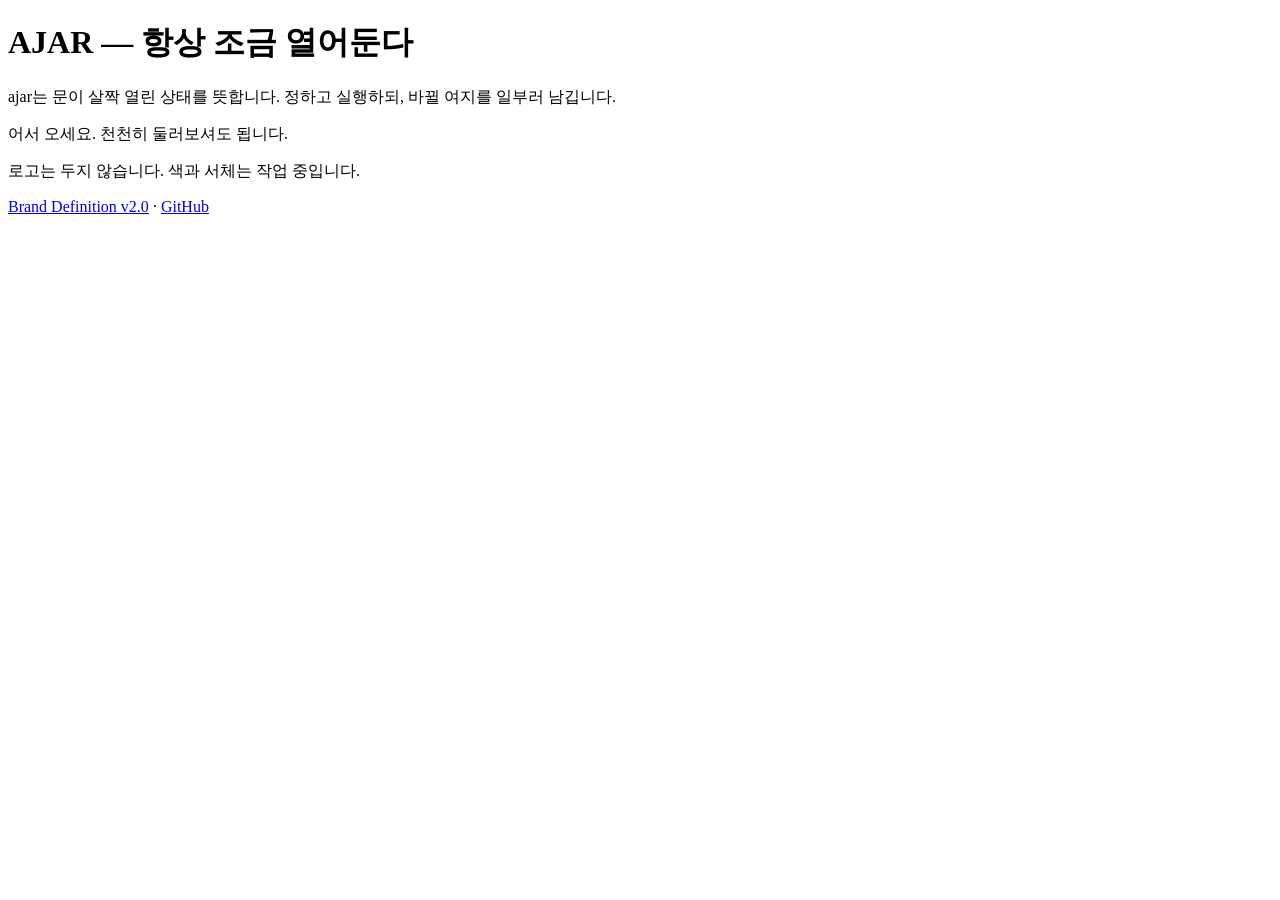
==== commit 2dbf9ad3: "Add visual principles to Brand Definition v2.0 Owner-approved six principles: leave a gap, see the g" ====
--- a/docs/index.html
+++ b/docs/index.html
@@ -12,7 +12,7 @@
 <h1>AJAR — 항상 조금 열어둔다</h1>
 <p>ajar는 문이 살짝 열린 상태를 뜻합니다. 정하고 실행하되, 바뀔 여지를 일부러 남깁니다.</p>
 <p>어서 오세요. 천천히 둘러보셔도 됩니다.</p>
-<p>시각 아이덴티티(로고·컬러·서체)는 새로 작업 중입니다.</p>
+<p>로고는 두지 않습니다. 색과 서체는 작업 중입니다.</p>
 <p><a href="downloads/brand-definition.md">Brand Definition v2.0</a> · <a href="https://github.com/exgoya/ajar-core">GitHub</a></p>
 </main>
 </body>
